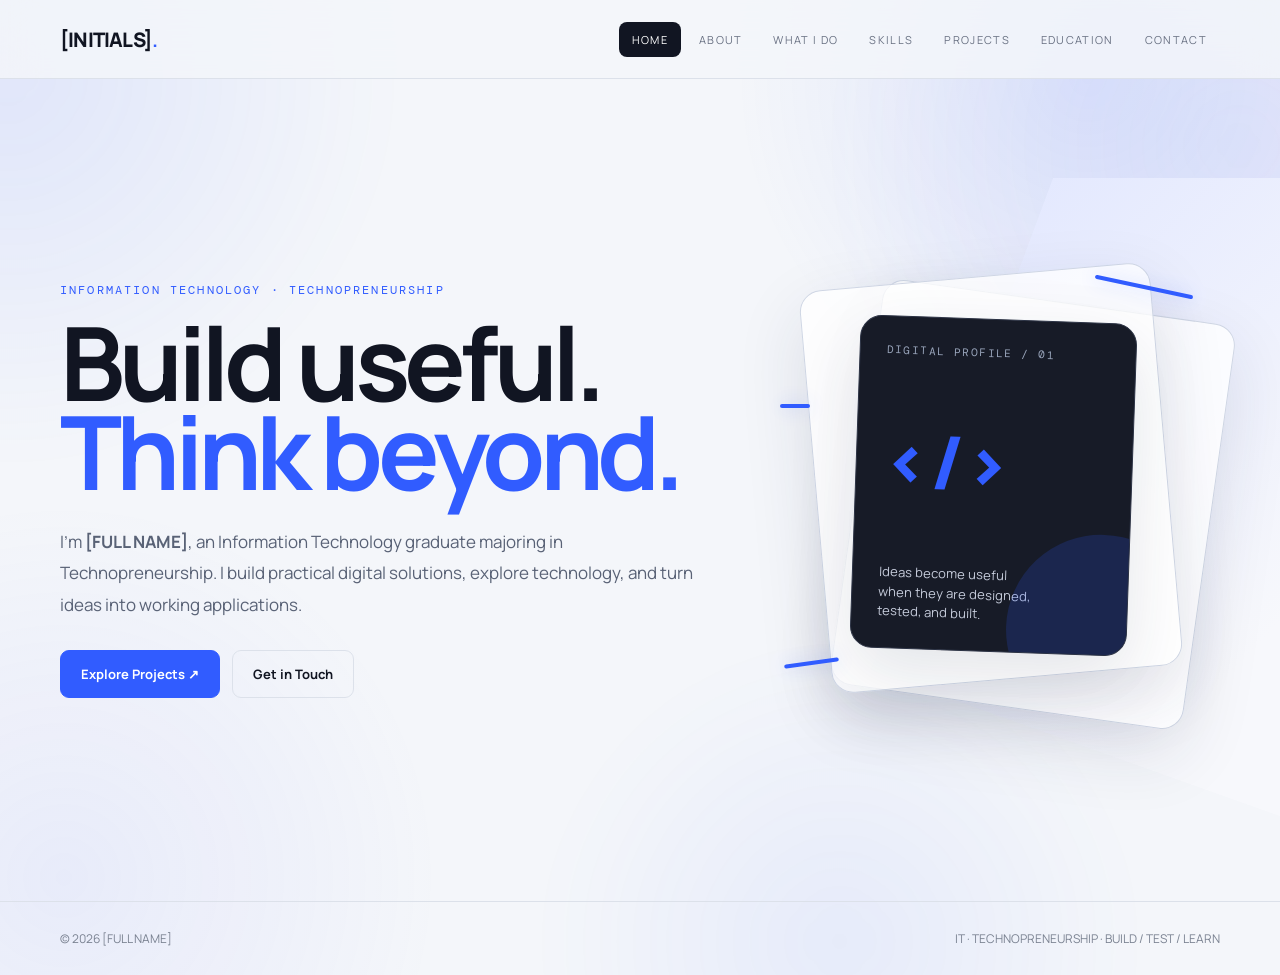
==== index.html @ aff9a0db "Add files via upload" ====
<!doctype html><html lang="en"><head><meta charset="utf-8"><meta name="viewport" content="width=device-width,initial-scale=1"><title>[FULL NAME] · Home</title><link rel="stylesheet" href="style.css"></head><body><header class="nav"><div class="container navin"><a class="brand" href="index.html">[INITIALS]<b>.</b></a><button class="menu">☰</button><nav class="links"><a class="active" href="index.html">Home</a><a class="" href="about.html">About</a><a class="" href="what-i-do.html">What I Do</a><a class="" href="skills.html">Skills</a><a class="" href="projects.html">Projects</a><a class="" href="education.html">Education</a><a class="" href="contact.html">Contact</a></nav></div></header><main><section class="hero"><div class="container heroGrid"><div><div class="eyebrow reveal">Information Technology · Technopreneurship</div><h1 class="reveal d1">Build useful.<br><span class="accent">Think beyond.</span></h1><p class="copy reveal d2">I’m <b>[FULL NAME]</b>, an Information Technology graduate majoring in Technopreneurship. I build practical digital solutions, explore technology, and turn ideas into working applications.</p><div class="actions reveal d3"><a class="btn primary" href="projects.html">Explore Projects ↗</a><a class="btn" href="contact.html">Get in Touch</a></div></div><div class="visual reveal d2">
      <div class="panel back"></div>
      <div class="panel mid"></div>
      <div class="panel front">
        <div class="mini">DIGITAL PROFILE / 01</div>
        <div class="symbol">&lt;/&gt;</div>
        <div class="caption">Ideas become useful when they are designed, tested, and built.</div>
      </div>
      <span class="signal s1"></span>
      <span class="signal s2"></span>
      <span class="signal s3"></span>
    </div></div></div></section></main><footer class="footer"><div class="container foot"><span>© 2026 [FULL NAME]</span><span>IT · TECHNOPRENEURSHIP · BUILD / TEST / LEARN</span></div></footer><script src="script.js"></script></body></html>
---- style.css ----
@import url('https://fonts.googleapis.com/css2?family=DM+Mono:wght@400;500&family=Manrope:wght@400;600;700;800&display=swap');

:root{
  --bg:#f4f6fa;
  --paper:#ffffff;
  --ink:#111522;
  --muted:#687083;
  --line:#dce1ea;
  --blue:#315cff;
  --blue2:#6b7cff;
  --soft:#e9edff;
  --dark:#171b27;
}

*{box-sizing:border-box}
html{scroll-behavior:smooth}
body{
  margin:0;
  background:
    radial-gradient(circle at 85% 8%,rgba(49,92,255,.11),transparent 25%),
    radial-gradient(circle at 5% 90%,rgba(107,124,255,.09),transparent 25%),
    var(--bg);
  color:var(--ink);
  font-family:Manrope,Arial,sans-serif;
  min-height:100vh;
  overflow-x:hidden;
}
body:after{
  content:"";
  position:fixed;
  width:360px;height:360px;border-radius:50%;
  left:var(--mx,50%);top:var(--my,50%);
  transform:translate(-50%,-50%);
  background:radial-gradient(circle,rgba(49,92,255,.07),transparent 68%);
  pointer-events:none;
  z-index:-1;
  transition:left .35s ease,top .35s ease;
}
a{color:inherit;text-decoration:none}
.container{width:min(1160px,calc(100% - 44px));margin:auto}

/* NAV */
.nav{
  position:sticky;top:0;z-index:50;
  background:rgba(244,246,250,.84);
  backdrop-filter:blur(18px);
  border-bottom:1px solid var(--line);
}
.navin{height:78px;display:flex;align-items:center;justify-content:space-between}
.brand{
  font-size:20px;font-weight:800;letter-spacing:-.04em;
}
.brand b{color:var(--blue)}
.links{display:flex;gap:5px}
.links a{
  padding:10px 13px;border-radius:8px;
  color:#697183;font-size:11px;
  text-transform:uppercase;letter-spacing:.12em;
  transition:.25s;
}
.links a:hover,.links a.active{
  background:var(--ink);color:white;
}
.menu{display:none;background:none;border:0;color:var(--ink);font-size:24px}

/* TYPE */
.page{padding:92px 0 110px}
.eyebrow{
  font:12px "DM Mono",monospace;
  color:var(--blue);
  letter-spacing:.18em;
  text-transform:uppercase;
}
h1,h2,h3{margin:0;letter-spacing:-.055em}
h1{font-size:clamp(55px,8vw,108px);line-height:.87}
h2{font-size:clamp(40px,5vw,68px);line-height:.95}
h3{font-size:21px}
.lead{font-size:18px;line-height:1.75;color:var(--muted);max-width:720px}

/* HERO */
.hero{
  min-height:calc(100vh - 78px);
  display:flex;
  align-items:center;
  position:relative;
}
.hero:before{
  content:"";
  position:absolute;
  width:42vw;height:76vh;
  right:-10vw;top:12%;
  background:linear-gradient(135deg,#dfe5ff,#f7f8fc 70%);
  clip-path:polygon(34% 0,100% 0,100% 100%,0 72%);
  z-index:-1;
}
.heroGrid{
  display:grid;
  grid-template-columns:1.2fr .8fr;
  gap:70px;
  align-items:center;
}
.hero h1{margin:20px 0 30px}
.hero h1 .accent{color:var(--blue)}
.copy{color:#596276;line-height:1.85;max-width:690px;font-size:17px}
.actions{display:flex;gap:12px;flex-wrap:wrap;margin-top:30px}
.btn{
  display:inline-flex;align-items:center;gap:8px;
  padding:14px 20px;border:1px solid var(--line);
  border-radius:9px;font-weight:700;font-size:13px;
  transition:.25s;
}
.primary{background:var(--blue);border-color:var(--blue);color:white}
.btn:hover{transform:translateY(-3px);box-shadow:0 14px 28px rgba(25,35,65,.12)}
.btn:not(.primary):hover{border-color:var(--blue);color:var(--blue)}

/* HERO VISUAL: layered signal panels instead of orbit/circles */
.visual{
  position:relative;
  width:min(440px,78vw);
  aspect-ratio:1/1.08;
  margin:auto;
}
.visual .panel{
  position:absolute;
  border:1px solid #cfd6e4;
  background:rgba(255,255,255,.76);
  box-shadow:0 25px 70px rgba(30,42,75,.12);
  border-radius:22px;
}
.panel.back{inset:10% 2% 4% 17%;transform:rotate(8deg)}
.panel.mid{inset:5% 12% 10% 8%;transform:rotate(-5deg)}
.panel.front{
  inset:14% 20% 16% 17%;
  transform:rotate(2deg);
  background:var(--dark);
  border-color:#2c3345;
  color:white;
  display:flex;flex-direction:column;justify-content:space-between;
  padding:26px;
  overflow:hidden;
}
.front:after{
  content:"";
  position:absolute;
  width:190px;height:190px;
  right:-70px;bottom:-70px;
  background:var(--blue);
  border-radius:50%;
  opacity:.18;
}
.front .mini{
  font:11px "DM Mono";color:#9aa6bc;letter-spacing:.13em
}
.front .symbol{
  font-size:74px;font-weight:800;line-height:1;color:var(--blue);
}
.front .caption{font-size:13px;color:#c5cbda;max-width:160px;line-height:1.5}
.signal{
  position:absolute;height:4px;border-radius:10px;background:var(--blue);
  box-shadow:0 0 18px rgba(49,92,255,.25);
}
.s1{width:100px;top:7%;right:6%;transform:rotate(12deg);animation:float 4s ease-in-out infinite}
.s2{width:55px;bottom:13%;left:1%;transform:rotate(-8deg);animation:float 5s .5s ease-in-out infinite}
.s3{width:30px;top:32%;left:0;animation:float 3.5s 1s ease-in-out infinite}
@keyframes float{50%{transform:translateY(-7px) rotate(12deg)}}

/* SECTIONS */
.head{
  display:flex;justify-content:space-between;gap:30px;
  align-items:end;margin-bottom:42px;
}
.head p{max-width:470px;color:var(--muted);line-height:1.7}
.grid{display:grid;gap:18px}
.two{grid-template-columns:repeat(2,1fr)}
.three{grid-template-columns:repeat(3,1fr)}
.card{
  background:rgba(255,255,255,.78);
  border:1px solid var(--line);
  border-radius:18px;
  padding:30px;
  position:relative;
  overflow:hidden;
  transition:.3s;
  box-shadow:0 12px 35px rgba(25,35,65,.05);
}
.card:before{
  content:"";
  position:absolute;
  width:110px;height:110px;
  right:-55px;top:-55px;
  background:var(--soft);
  transform:rotate(45deg);
  transition:.35s;
}
.card:hover{
  transform:translateY(-6px);
  border-color:#aebcff;
  box-shadow:0 22px 50px rgba(25,35,65,.10);
}
.card:hover:before{transform:rotate(45deg) scale(1.4)}
.card p{color:var(--muted);line-height:1.75}
.num{font:11px "DM Mono";color:var(--blue);letter-spacing:.12em;margin-bottom:26px}
.tags{display:flex;flex-wrap:wrap;gap:8px;margin-top:17px}
.tag{
  font:11px "DM Mono";
  padding:7px 9px;
  border:1px solid var(--line);
  border-radius:999px;
  color:#5d6678;
  background:#fafbfe;
}
.stat{
  padding:22px 0;border-top:1px solid var(--line);
  display:flex;justify-content:space-between;
}
.stat strong{font-size:28px}.stat span{color:var(--muted);font-size:13px}

.timeline{padding-left:32px;position:relative}
.timeline:before{
  content:"";position:absolute;left:6px;top:4px;bottom:4px;width:2px;
  background:linear-gradient(var(--blue),#dfe4ef);
}
.item{position:relative;padding-bottom:40px}
.item:before{
  content:"";position:absolute;left:-32px;top:4px;
  width:10px;height:10px;border-radius:2px;
  transform:rotate(45deg);background:var(--blue);
}
.date{font:11px "DM Mono";color:var(--blue);letter-spacing:.12em}
.item p{color:var(--muted);line-height:1.7}

.contact{
  padding:65px;
  border:1px solid #c8d1e2;
  border-radius:24px;
  background:
    linear-gradient(135deg,rgba(255,255,255,.92),rgba(235,239,255,.92));
  box-shadow:0 25px 70px rgba(25,35,65,.08);
}
.footer{
  border-top:1px solid var(--line);
  padding:28px 0;color:#7a8291;font-size:12px;
}
.foot{display:flex;justify-content:space-between;gap:20px}

.reveal{animation:up .7s ease both}
.d1{animation-delay:.1s}.d2{animation-delay:.2s}.d3{animation-delay:.3s}
@keyframes up{from{opacity:0;transform:translateY(18px)}to{opacity:1;transform:none}}

@media(max-width:850px){
  .links{
    display:none;position:absolute;top:78px;left:0;right:0;
    background:rgba(244,246,250,.98);padding:12px;
    flex-direction:column;border-bottom:1px solid var(--line);
  }
  .links.open{display:flex}
  .menu{display:block}
  .heroGrid,.two,.three{grid-template-columns:1fr}
  .hero{padding:70px 0}
  .head{display:block}.head p{margin-top:15px}
  .visual{width:310px}
  .contact{padding:34px}
  .foot{display:block}
}


/* =========================
   ATMOSPHERIC MOTION LAYER
   ========================= */
body{
  position:relative;
}
body:before,
body:after{
  pointer-events:none;
}
body:before{
  content:"";
  position:fixed;
  inset:-15%;
  z-index:-5;
  background:
    radial-gradient(circle at 12% 18%, rgba(49,92,255,.10), transparent 22%),
    radial-gradient(circle at 86% 24%, rgba(107,124,255,.12), transparent 24%),
    radial-gradient(circle at 62% 92%, rgba(49,92,255,.07), transparent 20%);
  filter:blur(22px);
  animation:ambientDrift 18s ease-in-out infinite alternate;
}
body:after{
  content:"";
  position:fixed;
  inset:0;
  z-index:-4;
  background:
    linear-gradient(115deg,transparent 0 47%,rgba(49,92,255,.035) 48%,transparent 49%),
    linear-gradient(295deg,transparent 0 58%,rgba(49,92,255,.025) 59%,transparent 60%);
  background-size:100% 100%,100% 100%;
  animation:softShift 12s ease-in-out infinite alternate;
}
@keyframes ambientDrift{
  0%{transform:translate3d(-2%,-1%,0) scale(1)}
  50%{transform:translate3d(2%,1%,0) scale(1.04)}
  100%{transform:translate3d(-1%,2%,0) scale(1.02)}
}
@keyframes softShift{
  from{opacity:.45;transform:translateX(-1%)}
  to{opacity:1;transform:translateX(1%)}
}

/* Small moving light streaks */
.atmo{
  position:fixed;
  width:120px;
  height:1px;
  background:linear-gradient(90deg,transparent,var(--blue),transparent);
  opacity:.18;
  pointer-events:none;
  z-index:-2;
  filter:blur(.2px);
}
.atmo.a1{top:21%;left:-140px;animation:streak 12s linear infinite}
.atmo.a2{top:68%;left:-220px;animation:streak 17s 4s linear infinite}
.atmo.a3{top:43%;left:-180px;animation:streak 21s 8s linear infinite}
@keyframes streak{
  from{transform:translateX(0) rotate(-8deg)}
  to{transform:translateX(125vw) rotate(-8deg)}
}

/* Page-entry curtain */
.page-enter{
  position:fixed;
  inset:0;
  z-index:999;
  pointer-events:none;
  background:var(--ink);
  transform-origin:top;
  animation:pageCurtain .7s cubic-bezier(.76,0,.24,1) forwards;
}
@keyframes pageCurtain{
  0%{transform:scaleY(1)}
  100%{transform:scaleY(0)}
}

/* More cinematic hero entrance */
.hero .eyebrow{animation:heroIn .8s .15s both cubic-bezier(.2,.8,.2,1)}
.hero h1{animation:heroIn 1s .25s both cubic-bezier(.2,.8,.2,1)}
.hero .copy{animation:heroIn .9s .42s both cubic-bezier(.2,.8,.2,1)}
.hero .actions{animation:heroIn .9s .56s both cubic-bezier(.2,.8,.2,1)}
.hero .visual{animation:visualIn 1.1s .32s both cubic-bezier(.16,.8,.2,1)}
@keyframes heroIn{
  from{opacity:0;transform:translateY(28px);filter:blur(5px)}
  to{opacity:1;transform:none;filter:none}
}
@keyframes visualIn{
  from{opacity:0;transform:translateX(45px) scale(.92) rotate(2deg);filter:blur(8px)}
  to{opacity:1;transform:none;filter:none}
}

/* Layered hero panels gently breathe */
.visual .panel.back{animation:panelBack 7s ease-in-out infinite}
.visual .panel.mid{animation:panelMid 8s 1s ease-in-out infinite}
.visual .panel.front{animation:panelFront 6s .4s ease-in-out infinite}
@keyframes panelBack{
  50%{transform:rotate(9deg) translateY(-7px)}
}
@keyframes panelMid{
  50%{transform:rotate(-6deg) translateY(6px)}
}
@keyframes panelFront{
  50%{transform:rotate(1deg) translateY(-4px)}
}

/* Scroll-reveal for cards and timeline items */
.reveal-on-scroll{
  opacity:0;
  transform:translateY(28px);
  filter:blur(4px);
  transition:
    opacity .75s cubic-bezier(.2,.8,.2,1),
    transform .75s cubic-bezier(.2,.8,.2,1),
    filter .75s ease;
}
.reveal-on-scroll.visible{
  opacity:1;
  transform:none;
  filter:none;
}
.reveal-on-scroll:nth-child(2){transition-delay:.08s}
.reveal-on-scroll:nth-child(3){transition-delay:.16s}
.reveal-on-scroll:nth-child(4){transition-delay:.24s}

/* Subtle blue sweep on cards */
.card:after{
  content:"";
  position:absolute;
  left:-120%;
  top:0;
  width:70%;
  height:100%;
  transform:skewX(-18deg);
  background:linear-gradient(90deg,transparent,rgba(49,92,255,.08),transparent);
  transition:left .7s ease;
  pointer-events:none;
}
.card:hover:after{left:135%}

/* Button light sweep */
.btn{position:relative;overflow:hidden}
.btn:after{
  content:"";
  position:absolute;
  top:-30%;
  left:-80%;
  width:45%;
  height:160%;
  background:linear-gradient(90deg,transparent,rgba(255,255,255,.3),transparent);
  transform:skewX(-20deg);
  transition:left .55s ease;
}
.btn:hover:after{left:145%}

/* Section heading marker */
.head .eyebrow{
  position:relative;
  display:inline-flex;
  align-items:center;
  gap:10px;
}
.head .eyebrow:before{
  content:"";
  width:28px;
  height:2px;
  background:var(--blue);
  display:inline-block;
  animation:lineGrow .8s .2s both;
}
@keyframes lineGrow{
  from{width:0;opacity:0}
  to{width:28px;opacity:1}
}

/* Accessibility: respect reduced motion */
@media(prefers-reduced-motion:reduce){
  *,*:before,*:after{
    animation-duration:.01ms!important;
    animation-iteration-count:1!important;
    scroll-behavior:auto!important;
    transition-duration:.01ms!important;
  }
}
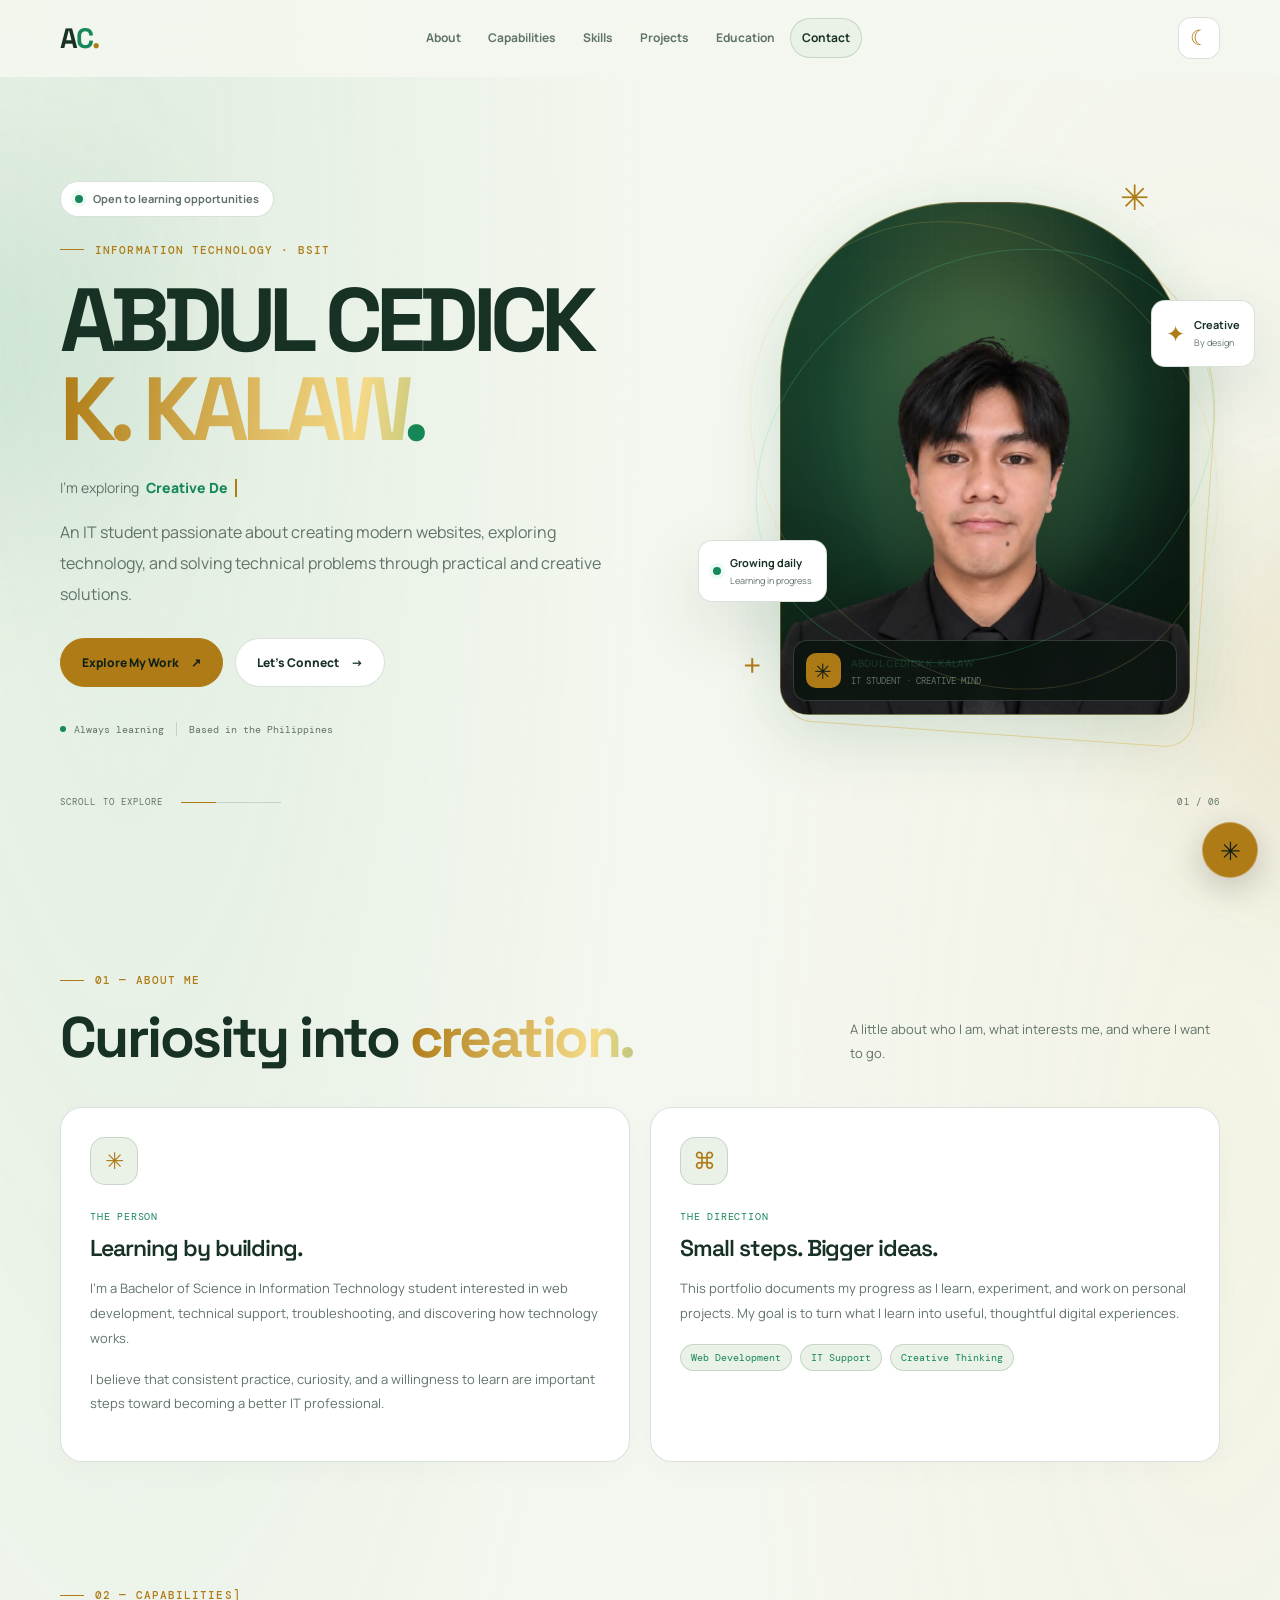
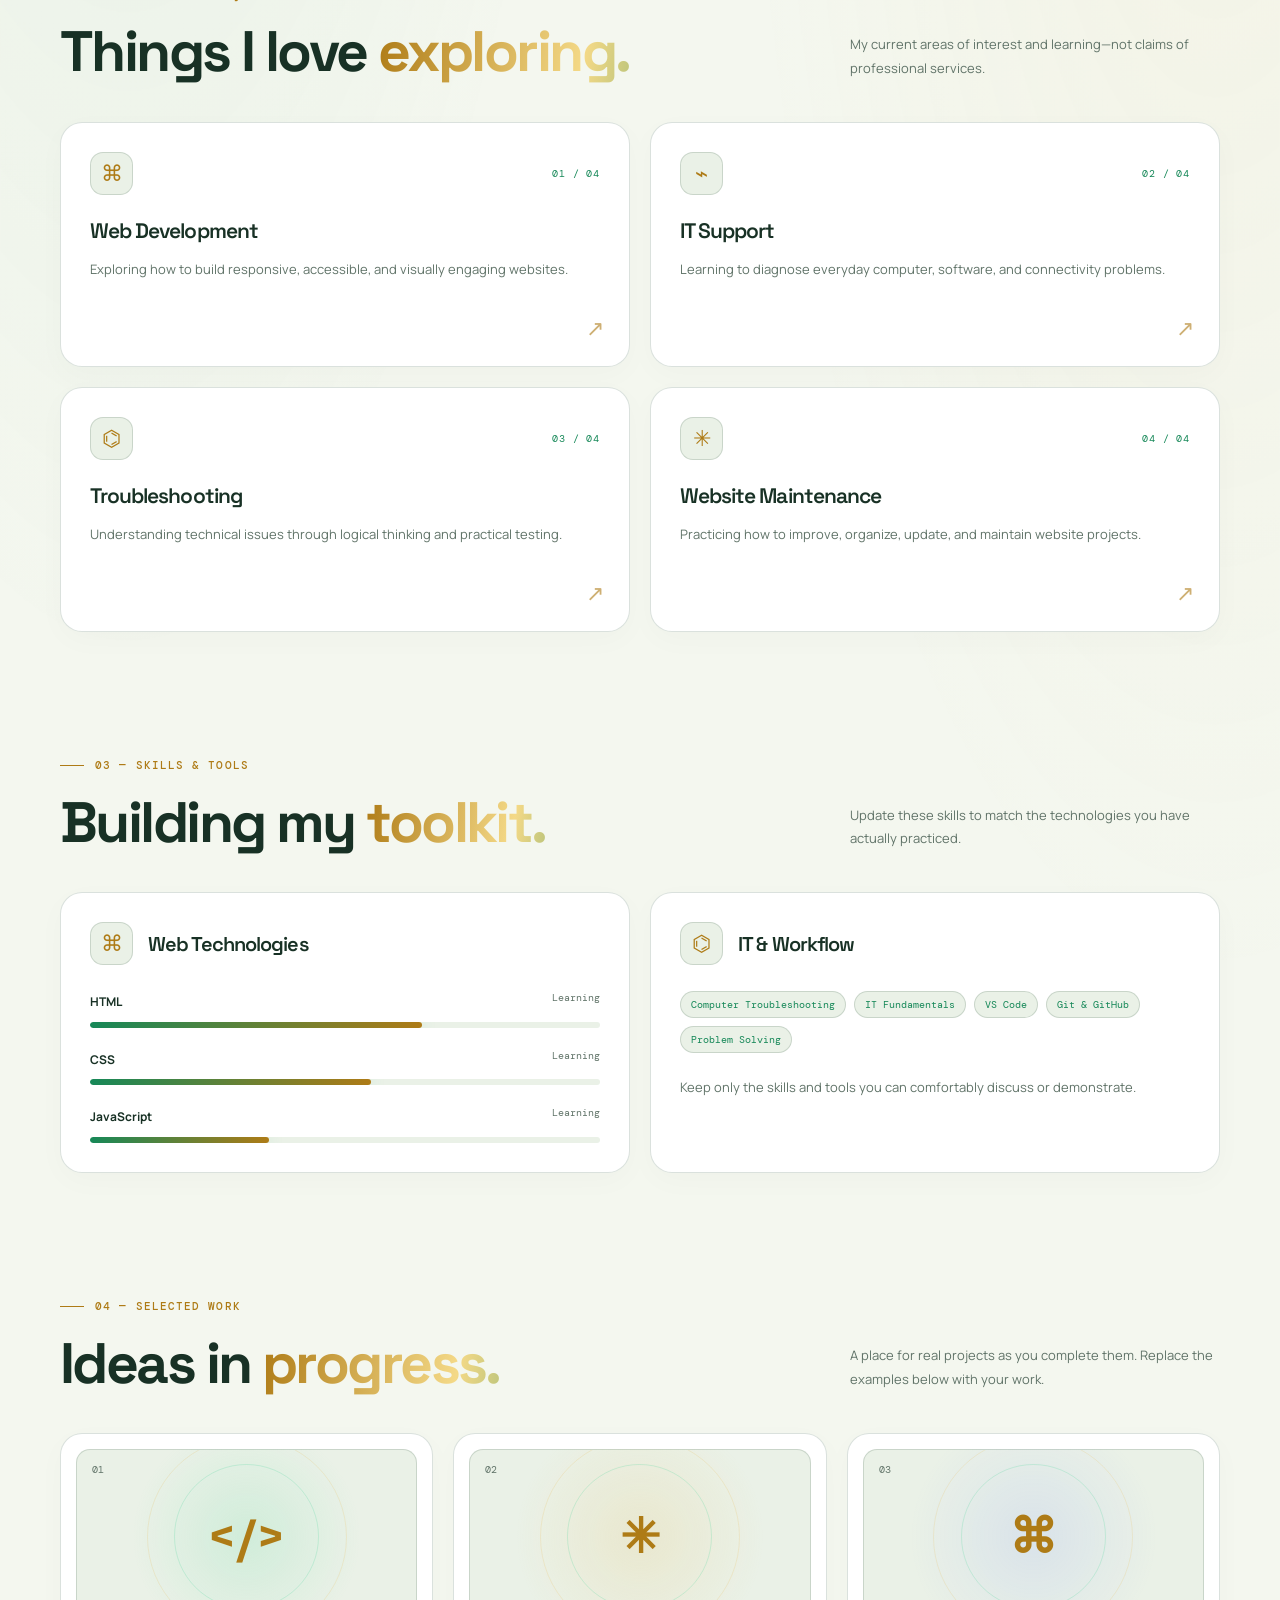
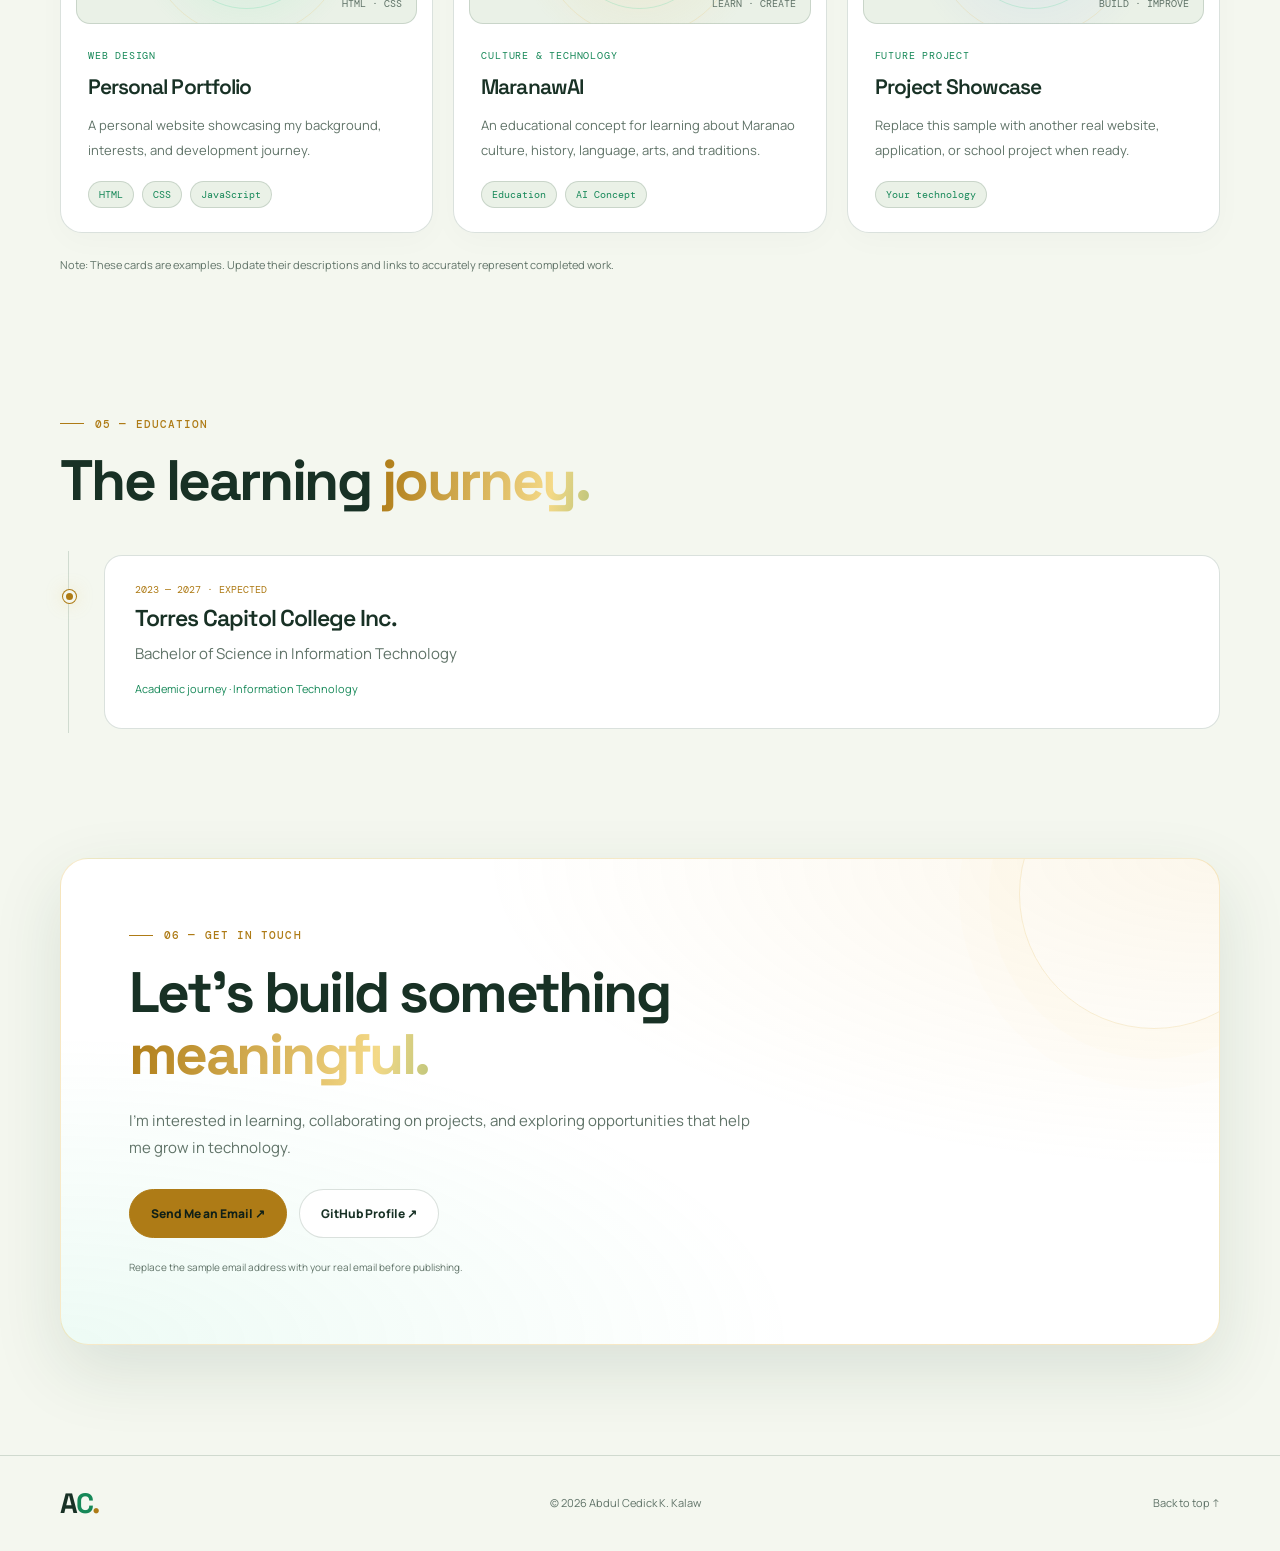
==== commit 14fdf05b: "Update portfolio design" ====
--- a/index.html
+++ b/index.html
@@ -1,12 +1,340 @@
-<!doctype html><html lang="en"><head><meta charset="utf-8"><meta name="viewport" content="width=device-width,initial-scale=1"><title>[FULL NAME] · Home</title><link rel="stylesheet" href="style.css"></head><body><header class="nav"><div class="container navin"><a class="brand" href="index.html">[INITIALS]<b>.</b></a><button class="menu">☰</button><nav class="links"><a class="active" href="index.html">Home</a><a class="" href="about.html">About</a><a class="" href="what-i-do.html">What I Do</a><a class="" href="skills.html">Skills</a><a class="" href="projects.html">Projects</a><a class="" href="education.html">Education</a><a class="" href="contact.html">Contact</a></nav></div></header><main><section class="hero"><div class="container heroGrid"><div><div class="eyebrow reveal">Information Technology · Technopreneurship</div><h1 class="reveal d1">Build useful.<br><span class="accent">Think beyond.</span></h1><p class="copy reveal d2">I’m <b>[FULL NAME]</b>, an Information Technology graduate majoring in Technopreneurship. I build practical digital solutions, explore technology, and turn ideas into working applications.</p><div class="actions reveal d3"><a class="btn primary" href="projects.html">Explore Projects ↗</a><a class="btn" href="contact.html">Get in Touch</a></div></div><div class="visual reveal d2">
-      <div class="panel back"></div>
-      <div class="panel mid"></div>
-      <div class="panel front">
-        <div class="mini">DIGITAL PROFILE / 01</div>
-        <div class="symbol">&lt;/&gt;</div>
-        <div class="caption">Ideas become useful when they are designed, tested, and built.</div>
-      </div>
-      <span class="signal s1"></span>
-      <span class="signal s2"></span>
-      <span class="signal s3"></span>
-    </div></div></div></section></main><footer class="footer"><div class="container foot"><span>© 2026 [FULL NAME]</span><span>IT · TECHNOPRENEURSHIP · BUILD / TEST / LEARN</span></div></footer><script src="script.js"></script></body></html>+
+<!doctype html>
+<html lang="en" data-theme="dark">
+<head>
+  <meta charset="utf-8">
+  <meta name="viewport" content="width=device-width, initial-scale=1">
+  <meta name="theme-color" content="#0b1711">
+  <meta name="description" content="Abdul Cedick K. Kalaw — IT Student, Web Designer and Creative Developer.">
+  <title>Abdul Cedick K. Kalaw | Creative Portfolio</title>
+  <link rel="preconnect" href="https://fonts.googleapis.com">
+  <link rel="preconnect" href="https://fonts.gstatic.com" crossorigin>
+  <link href="https://fonts.googleapis.com/css2?family=DM+Mono:wght@400;500&family=Manrope:wght@400;500;600;700;800&family=Space+Grotesk:wght@400;500;600;700&display=swap" rel="stylesheet">
+  <link rel="stylesheet" href="style.css">
+  <script src="script.js" defer></script>
+</head>
+<body>
+  <div class="progress" id="progress"></div>
+  <div class="ambient ambient-one"></div>
+  <div class="ambient ambient-two"></div>
+
+  <header class="nav" id="navbar">
+    <div class="container navin">
+      <a class="brand" href="#top" aria-label="Home">A<span>C</span><b>.</b></a>
+
+      <nav class="links" id="navLinks" aria-label="Main navigation">
+        <a href="#about">About</a>
+        <a href="#services">Capabilities</a>
+        <a href="#skills">Skills</a>
+        <a href="#projects">Projects</a>
+        <a href="#education">Education</a>
+        <a href="#contact">Contact</a>
+      </nav>
+
+      <div class="nav-actions">
+        <button class="theme-toggle" id="themeToggle" aria-label="Switch color theme" title="Switch theme">☼</button>
+        <button class="menu" id="menuToggle" aria-label="Toggle navigation" aria-expanded="false">☰</button>
+      </div>
+    </div>
+  </header>
+
+  <main id="top">
+    <section class="hero">
+      <div class="container heroGrid">
+        <div class="hero-content">
+          <span class="badge reveal">
+            <i class="status-dot"></i>
+            Open to learning opportunities
+          </span>
+
+          <div class="eyebrow reveal delay-1">INFORMATION TECHNOLOGY · BSIT</div>
+
+          <h1 class="reveal delay-1">
+            ABDUL CEDICK
+            <span class="accent">K. KALAW<span class="period">.</span></span>
+          </h1>
+
+          <div class="role-line reveal delay-2">
+            <span class="role-prefix">I'm exploring</span>
+            <span id="typed" class="typed">Web Development</span><span class="caret"></span>
+          </div>
+
+          <p class="copy reveal delay-2">
+            An IT student passionate about creating modern websites,
+            exploring technology, and solving technical problems through
+            practical and creative solutions.
+          </p>
+
+          <div class="actions reveal delay-3">
+            <a class="btn primary" href="#projects">Explore My Work <span>↗</span></a>
+            <a class="btn secondary" href="#contact">Let's Connect <span>→</span></a>
+          </div>
+
+          <div class="hero-meta reveal delay-3">
+            <span><i></i> Always learning</span>
+            <span class="meta-divider"></span>
+            <span>Based in the Philippines</span>
+          </div>
+        </div>
+
+        <div class="visual reveal delay-2" id="portraitVisual">
+          <div class="orbit orbit-one"></div>
+          <div class="orbit orbit-two"></div>
+          <div class="visual-back"></div>
+
+          <div class="frame">
+            <div class="frame-grid"></div>
+            <div class="portrait-glow"></div>
+            <img class="portrait" src="profile.png" alt="Portrait of Abdul Cedick K. Kalaw" width="900" height="838">
+            <div class="portrait-label">
+              <span class="label-icon">✳</span>
+              <span><b>ABDUL CEDICK K. KALAW</b><small>IT STUDENT · CREATIVE MIND</small></span>
+            </div>
+          </div>
+
+          <div class="floating-card float-card-one">
+            <span class="float-icon">✦</span>
+            <span><b>Creative</b><small>By design</small></span>
+          </div>
+          <div class="floating-card float-card-two">
+            <span class="live-dot"></span>
+            <span><b>Growing daily</b><small>Learning in progress</small></span>
+          </div>
+          <span class="decor decor-one">✳</span>
+          <span class="decor decor-two">+</span>
+        </div>
+      </div>
+
+      <div class="hero-bottom container">
+        <span>SCROLL TO EXPLORE</span>
+        <div class="scroll-line"><span></span></div>
+        <span class="hero-index">01 / 06</span>
+      </div>
+    </section>
+
+    <section class="page" id="about">
+      <div class="container">
+        <div class="section-head reveal-on-scroll">
+          <div>
+            <div class="eyebrow">01 — ABOUT ME</div>
+            <h2>Curiosity into <span class="accent">creation.</span></h2>
+          </div>
+          <p>A little about who I am, what interests me, and where I want to go.</p>
+        </div>
+
+        <div class="grid two">
+          <article class="card reveal-on-scroll spotlight">
+            <span class="card-icon">✳</span>
+            <div class="num">THE PERSON</div>
+            <h3>Learning by building.</h3>
+            <p>
+              I'm a Bachelor of Science in Information Technology student
+              interested in web development, technical support, troubleshooting,
+              and discovering how technology works.
+            </p>
+            <p>
+              I believe that consistent practice, curiosity, and a willingness
+              to learn are important steps toward becoming a better IT professional.
+            </p>
+          </article>
+
+          <article class="card reveal-on-scroll spotlight">
+            <span class="card-icon">⌘</span>
+            <div class="num">THE DIRECTION</div>
+            <h3>Small steps. Bigger ideas.</h3>
+            <p>
+              This portfolio documents my progress as I learn, experiment,
+              and work on personal projects. My goal is to turn what I learn
+              into useful, thoughtful digital experiences.
+            </p>
+            <div class="tags">
+              <span class="tag">Web Development</span>
+              <span class="tag">IT Support</span>
+              <span class="tag">Creative Thinking</span>
+            </div>
+          </article>
+        </div>
+      </div>
+    </section>
+
+    <section class="page" id="services">
+      <div class="container">
+        <div class="section-head reveal-on-scroll">
+          <div>
+            <div class="eyebrow">02 — CAPABILITIES]</div>
+            <h2>Things I love <span class="accent">exploring.</span></h2>
+          </div>
+          <p>My current areas of interest and learning—not claims of professional services.</p>
+        </div>
+
+        <div class="grid two">
+          <article class="card service-card reveal-on-scroll spotlight">
+            <div class="service-top"><span class="service-icon">⌘</span><span class="num">01 / 04</span></div>
+            <h3>Web Development</h3>
+            <p>Exploring how to build responsive, accessible, and visually engaging websites.</p>
+            <span class="card-arrow">↗</span>
+          </article>
+
+          <article class="card service-card reveal-on-scroll spotlight">
+            <div class="service-top"><span class="service-icon">⌁</span><span class="num">02 / 04</span></div>
+            <h3>IT Support</h3>
+            <p>Learning to diagnose everyday computer, software, and connectivity problems.</p>
+            <span class="card-arrow">↗</span>
+          </article>
+
+          <article class="card service-card reveal-on-scroll spotlight">
+            <div class="service-top"><span class="service-icon">⌬</span><span class="num">03 / 04</span></div>
+            <h3>Troubleshooting</h3>
+            <p>Understanding technical issues through logical thinking and practical testing.</p>
+            <span class="card-arrow">↗</span>
+          </article>
+
+          <article class="card service-card reveal-on-scroll spotlight">
+            <div class="service-top"><span class="service-icon">✳</span><span class="num">04 / 04</span></div>
+            <h3>Website Maintenance</h3>
+            <p>Practicing how to improve, organize, update, and maintain website projects.</p>
+            <span class="card-arrow">↗</span>
+          </article>
+        </div>
+      </div>
+    </section>
+
+    <section class="page" id="skills">
+      <div class="container">
+        <div class="section-head reveal-on-scroll">
+          <div>
+            <div class="eyebrow">03 — SKILLS & TOOLS</div>
+            <h2>Building my <span class="accent">toolkit.</span></h2>
+          </div>
+          <p>Update these skills to match the technologies you have actually practiced.</p>
+        </div>
+
+        <div class="grid two">
+          <article class="card reveal-on-scroll">
+            <div class="skill-heading"><span class="service-icon">⌘</span><h3>Web Technologies</h3></div>
+            <div class="skill-row"><div><span>HTML</span><span>Learning</span></div><div class="skill-track"><span data-width="65%"></span></div></div>
+            <div class="skill-row"><div><span>CSS</span><span>Learning</span></div><div class="skill-track"><span data-width="55%"></span></div></div>
+            <div class="skill-row"><div><span>JavaScript</span><span>Learning</span></div><div class="skill-track"><span data-width="35%"></span></div></div>
+          </article>
+
+          <article class="card reveal-on-scroll">
+            <div class="skill-heading"><span class="service-icon">⌬</span><h3>IT & Workflow</h3></div>
+            <div class="tags">
+              <span class="tag">Computer Troubleshooting</span>
+              <span class="tag">IT Fundamentals</span>
+              <span class="tag">VS Code</span>
+              <span class="tag">Git & GitHub</span>
+              <span class="tag">Problem Solving</span>
+            </div>
+            <p class="skill-note">Keep only the skills and tools you can comfortably discuss or demonstrate.</p>
+          </article>
+        </div>
+      </div>
+    </section>
+
+    <section class="page" id="projects">
+      <div class="container">
+        <div class="section-head reveal-on-scroll">
+          <div>
+            <div class="eyebrow">04 — SELECTED WORK</div>
+            <h2>Ideas in <span class="accent">progress.</span></h2>
+          </div>
+          <p>A place for real projects as you complete them. Replace the examples below with your work.</p>
+        </div>
+
+        <div class="grid three">
+          <article class="card project-card reveal-on-scroll spotlight">
+            <div class="project-art art-one"><span>01</span><b>&lt;/&gt;</b><i>HTML · CSS</i></div>
+            <div class="num">WEB DESIGN</div>
+            <h3>Personal Portfolio</h3>
+            <p>A personal website showcasing my background, interests, and development journey.</p>
+            <div class="tags"><span class="tag">HTML</span><span class="tag">CSS</span><span class="tag">JavaScript</span></div>
+          </article>
+
+          <article class="card project-card reveal-on-scroll spotlight">
+            <div class="project-art art-two"><span>02</span><b>✳</b><i>LEARN · CREATE</i></div>
+            <div class="num">CULTURE & TECHNOLOGY</div>
+            <h3>MaranawAI</h3>
+            <p>An educational concept for learning about Maranao culture, history, language, arts, and traditions.</p>
+            <div class="tags"><span class="tag">Education</span><span class="tag">AI Concept</span></div>
+          </article>
+
+          <article class="card project-card reveal-on-scroll spotlight">
+            <div class="project-art art-three"><span>03</span><b>⌘</b><i>BUILD · IMPROVE</i></div>
+            <div class="num">FUTURE PROJECT</div>
+            <h3>Project Showcase</h3>
+            <p>Replace this sample with another real website, application, or school project when ready.</p>
+            <div class="tags"><span class="tag">Your technology</span></div>
+          </article>
+        </div>
+        <p class="section-note reveal-on-scroll">Note: These cards are examples. Update their descriptions and links to accurately represent completed work.</p>
+      </div>
+    </section>
+
+    <section class="page" id="education">
+      <div class="container">
+        <div class="section-head reveal-on-scroll">
+          <div>
+            <div class="eyebrow">05 — EDUCATION</div>
+            <h2>The learning <span class="accent">journey.</span></h2>
+          </div>
+        </div>
+
+        <div class="timeline">
+          <article class="timeline-item reveal-on-scroll">
+            <span class="timeline-dot"></span>
+            <span class="date">2023 — 2027 · EXPECTED</span>
+            <h3>Torres Capitol College Inc.</h3>
+            <p>Bachelor of Science in Information Technology</p>
+            <span class="timeline-caption">Academic journey · Information Technology</span>
+          </article>
+        </div>
+      </div>
+    </section>
+
+    <section class="page" id="contact">
+      <div class="container">
+        <div class="contact reveal-on-scroll">
+          <div class="contact-orb"></div>
+          <div class="eyebrow">06 — GET IN TOUCH</div>
+          <h2>Let's build something <span class="accent">meaningful.</span></h2>
+          <p>
+            I'm interested in learning, collaborating on projects, and exploring
+            opportunities that help me grow in technology.
+          </p>
+          <div class="actions">
+            <a class="btn primary" href="mailto:your-email@example.com">Send Me an Email ↗</a>
+            <a class="btn secondary" href="https://github.com/abdulkalaw8-spec" target="_blank" rel="noopener noreferrer">GitHub Profile ↗</a>
+          </div>
+          <p class="contact-note">Replace the sample email address with your real email before publishing.</p>
+        </div>
+      </div>
+    </section>
+  </main>
+
+  <footer class="footer">
+    <div class="container foot">
+      <a class="brand footer-brand" href="#top">A<span>C</span><b>.</b></a>
+      <span>© <span id="year"></span> Abdul Cedick K. Kalaw</span>
+      <a href="#top" class="back-top">Back to top ↑</a>
+    </div>
+  </footer>
+
+  <button class="chat-btn" id="chatToggle" aria-label="Open portfolio assistant" aria-expanded="false">✳</button>
+  <section class="chat" id="portfolioChat" role="dialog" aria-label="Portfolio assistant" aria-hidden="true">
+    <div class="chat-head">
+      <span><i class="status-dot"></i> <b>Portfolio Assistant</b></span>
+      <button class="chat-x" id="chatClose" aria-label="Close assistant">×</button>
+    </div>
+    <div class="chat-log" id="chatLog" aria-live="polite">
+      <p class="bot">Hi! I'm a portfolio FAQ assistant. Choose a topic below to learn more.</p>
+    </div>
+    <div class="chat-q">
+      <button data-question="What does Abdul do?">What does he do?</button>
+      <button data-question="What skills are listed?">Skills</button>
+      <button data-question="Where did Abdul study?">Education</button>
+      <button data-question="How can I contact Abdul?">Contact</button>
+    </div>
+  </section>
+</body>
+</html>
--- a/style.css
+++ b/style.css
@@ -1,451 +1,1572 @@
 
-@import url('https://fonts.googleapis.com/css2?family=DM+Mono:wght@400;500&family=Manrope:wght@400;600;700;800&display=swap');
-
-:root{
-  --bg:#f4f6fa;
-  --paper:#ffffff;
-  --ink:#111522;
-  --muted:#687083;
-  --line:#dce1ea;
-  --blue:#315cff;
-  --blue2:#6b7cff;
-  --soft:#e9edff;
-  --dark:#171b27;
-}
-
-*{box-sizing:border-box}
-html{scroll-behavior:smooth}
-body{
-  margin:0;
+/* =========================================
+   ABDUL CEDICK K. KALAW
+   Forest Night + Maranao-inspired Gold
+   Premium Animated Portfolio
+========================================= */
+
+:root {
+  color-scheme: dark;
+  --bg: #09140e;
+  --paper: #102219;
+  --soft: #172e21;
+  --ink: #f1f5ed;
+  --muted: #a0b1a4;
+  --line: rgba(151, 190, 159, .17);
+  --green: #51d69a;
+  --green-dark: #163f2b;
+  --gold: #e8bf63;
+  --gold-light: #f8e5a9;
+  --nav-bg: rgba(9, 20, 14, .82);
+  --shadow: 0 25px 80px rgba(0, 0, 0, .28);
+  --display: "Space Grotesk", sans-serif;
+  --body: "Manrope", sans-serif;
+  --mono: "DM Mono", monospace;
+}
+
+html[data-theme="light"] {
+  color-scheme: light;
+  --bg: #f4f7ef;
+  --paper: #ffffff;
+  --soft: #eaf1e7;
+  --ink: #183125;
+  --muted: #607368;
+  --line: rgba(27, 73, 47, .16);
+  --green: #168858;
+  --green-dark: #d5ecdd;
+  --gold: #ae7b16;
+  --gold-light: #f4d987;
+  --nav-bg: rgba(244, 247, 239, .88);
+  --shadow: 0 25px 70px rgba(27, 65, 42, .12);
+}
+
+*,
+*::before,
+*::after {
+  box-sizing: border-box;
+}
+
+html {
+  scroll-behavior: smooth;
+  scroll-padding-top: 100px;
+}
+
+body {
+  margin: 0;
+  overflow-x: hidden;
   background:
-    radial-gradient(circle at 85% 8%,rgba(49,92,255,.11),transparent 25%),
-    radial-gradient(circle at 5% 90%,rgba(107,124,255,.09),transparent 25%),
+    radial-gradient(ellipse at 10% 5%, rgba(57, 155, 99, .10), transparent 32%),
+    radial-gradient(ellipse at 95% 25%, rgba(232, 191, 99, .07), transparent 28%),
     var(--bg);
-  color:var(--ink);
-  font-family:Manrope,Arial,sans-serif;
-  min-height:100vh;
-  overflow-x:hidden;
-}
-body:after{
-  content:"";
-  position:fixed;
-  width:360px;height:360px;border-radius:50%;
-  left:var(--mx,50%);top:var(--my,50%);
-  transform:translate(-50%,-50%);
-  background:radial-gradient(circle,rgba(49,92,255,.07),transparent 68%);
-  pointer-events:none;
-  z-index:-1;
-  transition:left .35s ease,top .35s ease;
-}
-a{color:inherit;text-decoration:none}
-.container{width:min(1160px,calc(100% - 44px));margin:auto}
-
-/* NAV */
-.nav{
-  position:sticky;top:0;z-index:50;
-  background:rgba(244,246,250,.84);
-  backdrop-filter:blur(18px);
-  border-bottom:1px solid var(--line);
-}
-.navin{height:78px;display:flex;align-items:center;justify-content:space-between}
-.brand{
-  font-size:20px;font-weight:800;letter-spacing:-.04em;
-}
-.brand b{color:var(--blue)}
-.links{display:flex;gap:5px}
-.links a{
-  padding:10px 13px;border-radius:8px;
-  color:#697183;font-size:11px;
-  text-transform:uppercase;letter-spacing:.12em;
-  transition:.25s;
-}
-.links a:hover,.links a.active{
-  background:var(--ink);color:white;
-}
-.menu{display:none;background:none;border:0;color:var(--ink);font-size:24px}
-
-/* TYPE */
-.page{padding:92px 0 110px}
-.eyebrow{
-  font:12px "DM Mono",monospace;
-  color:var(--blue);
-  letter-spacing:.18em;
-  text-transform:uppercase;
-}
-h1,h2,h3{margin:0;letter-spacing:-.055em}
-h1{font-size:clamp(55px,8vw,108px);line-height:.87}
-h2{font-size:clamp(40px,5vw,68px);line-height:.95}
-h3{font-size:21px}
-.lead{font-size:18px;line-height:1.75;color:var(--muted);max-width:720px}
+  color: var(--ink);
+  font: 15px/1.8 var(--body);
+  -webkit-font-smoothing: antialiased;
+  transition: background .35s, color .35s;
+}
+
+body::before {
+  position: fixed;
+  z-index: -1;
+  inset: 0;
+  content: "";
+  pointer-events: none;
+  opacity: .13;
+  background-image: radial-gradient(var(--green) .6px, transparent .6px);
+  background-size: 28px 28px;
+  mask-image: linear-gradient(to bottom, black, transparent 85%);
+}
+
+a {
+  color: inherit;
+  text-decoration: none;
+}
+
+button {
+  color: inherit;
+  font: inherit;
+  cursor: pointer;
+}
+
+button,
+a {
+  -webkit-tap-highlight-color: transparent;
+}
+
+button:focus-visible,
+a:focus-visible {
+  outline: 3px solid var(--gold);
+  outline-offset: 4px;
+}
+
+::selection {
+  background: var(--gold);
+  color: #102017;
+}
+
+.container {
+  width: min(1160px, calc(100% - 48px));
+  margin-inline: auto;
+}
+
+.progress {
+  position: fixed;
+  top: 0;
+  left: 0;
+  z-index: 500;
+  width: 100%;
+  height: 3px;
+  transform: scaleX(0);
+  transform-origin: left;
+  background: linear-gradient(90deg, var(--green), var(--gold), var(--green));
+  box-shadow: 0 0 12px rgba(81, 214, 154, .5);
+}
+
+.ambient {
+  position: fixed;
+  z-index: -1;
+  width: 340px;
+  height: 340px;
+  border-radius: 50%;
+  filter: blur(100px);
+  opacity: .13;
+  pointer-events: none;
+  animation: ambientMove 14s ease-in-out infinite alternate;
+}
+
+.ambient-one {
+  top: 20%;
+  left: -220px;
+  background: var(--green);
+}
+
+.ambient-two {
+  right: -230px;
+  bottom: 5%;
+  background: var(--gold);
+  animation-delay: -7s;
+}
+
+@keyframes ambientMove {
+  from { transform: translate(0, 0) scale(.9); }
+  to { transform: translate(90px, -60px) scale(1.2); }
+}
+
+/* NAVIGATION */
+
+.nav {
+  position: sticky;
+  top: 0;
+  z-index: 200;
+  border-bottom: 1px solid transparent;
+  background: var(--nav-bg);
+  backdrop-filter: blur(20px);
+  -webkit-backdrop-filter: blur(20px);
+  transition: border-color .3s, box-shadow .3s, background .3s;
+}
+
+.nav.scrolled {
+  border-color: var(--line);
+  box-shadow: 0 8px 35px rgba(0, 0, 0, .08);
+}
+
+.navin {
+  min-height: 76px;
+  display: flex;
+  align-items: center;
+  justify-content: space-between;
+  gap: 20px;
+}
+
+.brand {
+  display: inline-flex;
+  align-items: center;
+  font: 700 28px/1 var(--display);
+  letter-spacing: -2px;
+}
+
+.brand span {
+  color: var(--green);
+}
+
+.brand b {
+  color: var(--gold);
+}
+
+.links {
+  display: flex;
+  align-items: center;
+  gap: 3px;
+}
+
+.links a {
+  padding: 9px 12px;
+  border-radius: 999px;
+  color: var(--muted);
+  font-size: 12px;
+  font-weight: 700;
+  transition: background .25s, color .25s, transform .25s;
+}
+
+.links a:hover,
+.links a.active {
+  color: var(--ink);
+  background: var(--soft);
+}
+
+.links a.active {
+  box-shadow: inset 0 0 0 1px var(--line);
+}
+
+.nav-actions {
+  display: flex;
+  align-items: center;
+  gap: 10px;
+}
+
+.theme-toggle,
+.menu {
+  display: grid;
+  place-items: center;
+  width: 42px;
+  height: 42px;
+  border: 1px solid var(--line);
+  border-radius: 13px;
+  background: var(--paper);
+  color: var(--gold);
+  font-size: 21px;
+  transition: transform .25s, border-color .25s;
+}
+
+.theme-toggle:hover,
+.menu:hover {
+  transform: rotate(-8deg);
+  border-color: var(--gold);
+}
+
+.menu {
+  display: none;
+  color: var(--ink);
+}
+
+/* TYPOGRAPHY */
+
+h1,
+h2,
+h3,
+p {
+  margin-top: 0;
+}
+
+h1,
+h2,
+h3 {
+  font-family: var(--display);
+  line-height: 1.1;
+  letter-spacing: -.045em;
+}
+
+h1 {
+  margin-bottom: 22px;
+  font-size: clamp(48px, 7vw, 91px);
+  font-weight: 700;
+  letter-spacing: -.075em;
+  line-height: .99;
+}
+
+h2 {
+  margin-bottom: 0;
+  font-size: clamp(34px, 4.5vw, 57px);
+  font-weight: 700;
+}
+
+h3 {
+  margin-bottom: 15px;
+  font-size: 23px;
+  font-weight: 600;
+}
+
+p {
+  margin-bottom: 16px;
+}
+
+.accent {
+  color: var(--gold);
+  background: linear-gradient(100deg, var(--gold), var(--gold-light), var(--green), var(--gold));
+  background-size: 250% auto;
+  background-clip: text;
+  -webkit-background-clip: text;
+  -webkit-text-fill-color: transparent;
+  animation: gradientFlow 7s linear infinite;
+}
+
+.period {
+  -webkit-text-fill-color: var(--green);
+}
+
+@keyframes gradientFlow {
+  to { background-position: 250% center; }
+}
+
+.eyebrow {
+  display: flex;
+  align-items: center;
+  gap: 11px;
+  margin-bottom: 18px;
+  color: var(--gold);
+  font: 500 11px/1.5 var(--mono);
+  letter-spacing: .1em;
+}
+
+.eyebrow::before {
+  width: 24px;
+  height: 1px;
+  content: "";
+  background: var(--gold);
+}
+
+.copy {
+  max-width: 570px;
+  color: var(--muted);
+  font-size: 16px;
+  line-height: 1.95;
+}
 
 /* HERO */
-.hero{
-  min-height:calc(100vh - 78px);
-  display:flex;
-  align-items:center;
-  position:relative;
-}
-.hero:before{
-  content:"";
-  position:absolute;
-  width:42vw;height:76vh;
-  right:-10vw;top:12%;
-  background:linear-gradient(135deg,#dfe5ff,#f7f8fc 70%);
-  clip-path:polygon(34% 0,100% 0,100% 100%,0 72%);
-  z-index:-1;
-}
-.heroGrid{
-  display:grid;
-  grid-template-columns:1.2fr .8fr;
-  gap:70px;
-  align-items:center;
-}
-.hero h1{margin:20px 0 30px}
-.hero h1 .accent{color:var(--blue)}
-.copy{color:#596276;line-height:1.85;max-width:690px;font-size:17px}
-.actions{display:flex;gap:12px;flex-wrap:wrap;margin-top:30px}
-.btn{
-  display:inline-flex;align-items:center;gap:8px;
-  padding:14px 20px;border:1px solid var(--line);
-  border-radius:9px;font-weight:700;font-size:13px;
-  transition:.25s;
-}
-.primary{background:var(--blue);border-color:var(--blue);color:white}
-.btn:hover{transform:translateY(-3px);box-shadow:0 14px 28px rgba(25,35,65,.12)}
-.btn:not(.primary):hover{border-color:var(--blue);color:var(--blue)}
-
-/* HERO VISUAL: layered signal panels instead of orbit/circles */
-.visual{
-  position:relative;
-  width:min(440px,78vw);
-  aspect-ratio:1/1.08;
-  margin:auto;
-}
-.visual .panel{
-  position:absolute;
-  border:1px solid #cfd6e4;
-  background:rgba(255,255,255,.76);
-  box-shadow:0 25px 70px rgba(30,42,75,.12);
-  border-radius:22px;
-}
-.panel.back{inset:10% 2% 4% 17%;transform:rotate(8deg)}
-.panel.mid{inset:5% 12% 10% 8%;transform:rotate(-5deg)}
-.panel.front{
-  inset:14% 20% 16% 17%;
-  transform:rotate(2deg);
-  background:var(--dark);
-  border-color:#2c3345;
-  color:white;
-  display:flex;flex-direction:column;justify-content:space-between;
-  padding:26px;
-  overflow:hidden;
-}
-.front:after{
-  content:"";
-  position:absolute;
-  width:190px;height:190px;
-  right:-70px;bottom:-70px;
-  background:var(--blue);
-  border-radius:50%;
-  opacity:.18;
-}
-.front .mini{
-  font:11px "DM Mono";color:#9aa6bc;letter-spacing:.13em
-}
-.front .symbol{
-  font-size:74px;font-weight:800;line-height:1;color:var(--blue);
-}
-.front .caption{font-size:13px;color:#c5cbda;max-width:160px;line-height:1.5}
-.signal{
-  position:absolute;height:4px;border-radius:10px;background:var(--blue);
-  box-shadow:0 0 18px rgba(49,92,255,.25);
-}
-.s1{width:100px;top:7%;right:6%;transform:rotate(12deg);animation:float 4s ease-in-out infinite}
-.s2{width:55px;bottom:13%;left:1%;transform:rotate(-8deg);animation:float 5s .5s ease-in-out infinite}
-.s3{width:30px;top:32%;left:0;animation:float 3.5s 1s ease-in-out infinite}
-@keyframes float{50%{transform:translateY(-7px) rotate(12deg)}}
+
+.hero {
+  position: relative;
+  display: flex;
+  flex-direction: column;
+  justify-content: center;
+  min-height: min(790px, calc(100svh - 76px));
+  padding: 70px 0 25px;
+}
+
+.heroGrid {
+  display: grid;
+  grid-template-columns: minmax(0, 1.12fr) minmax(300px, .88fr);
+  align-items: center;
+  gap: clamp(40px, 7vw, 90px);
+}
+
+.hero-content {
+  position: relative;
+  z-index: 2;
+}
+
+.badge {
+  display: inline-flex;
+  align-items: center;
+  gap: 10px;
+  margin-bottom: 25px;
+  padding: 7px 14px;
+  border: 1px solid var(--line);
+  border-radius: 999px;
+  background: var(--paper);
+  color: var(--muted);
+  font-size: 11px;
+  font-weight: 700;
+}
+
+.status-dot,
+.live-dot {
+  width: 8px;
+  height: 8px;
+  flex-shrink: 0;
+  border-radius: 50%;
+  background: var(--green);
+  box-shadow: 0 0 0 4px rgba(81, 214, 154, .10);
+  animation: dotPulse 2.2s infinite;
+}
+
+@keyframes dotPulse {
+  50% { box-shadow: 0 0 0 8px transparent; }
+}
+
+.role-line {
+  display: flex;
+  flex-wrap: wrap;
+  align-items: center;
+  gap: 7px;
+  margin: 0 0 16px;
+  color: var(--muted);
+  font-size: 14px;
+}
+
+.typed {
+  color: var(--green);
+  font-weight: 800;
+}
+
+.caret {
+  width: 2px;
+  height: 18px;
+  background: var(--gold);
+  animation: caretBlink .8s steps(2, start) infinite;
+}
+
+@keyframes caretBlink {
+  to { opacity: 0; }
+}
+
+.actions {
+  display: flex;
+  flex-wrap: wrap;
+  gap: 12px;
+  margin-top: 28px;
+}
+
+.btn {
+  position: relative;
+  display: inline-flex;
+  align-items: center;
+  justify-content: center;
+  gap: 12px;
+  min-height: 49px;
+  padding: 12px 21px;
+  overflow: hidden;
+  border: 1px solid var(--line);
+  border-radius: 999px;
+  background: var(--paper);
+  color: var(--ink);
+  font-size: 12px;
+  font-weight: 800;
+  transition: transform .25s, box-shadow .25s, border-color .25s, background .25s;
+}
+
+.btn span {
+  transition: transform .25s;
+}
+
+.btn:hover span {
+  transform: translate(3px, -2px);
+}
+
+.btn:hover {
+  transform: translateY(-3px);
+  border-color: var(--gold);
+  box-shadow: 0 10px 25px rgba(0, 0, 0, .12);
+}
+
+.btn.primary {
+  border-color: var(--gold);
+  background: var(--gold);
+  color: #102017;
+}
+
+.btn.primary::before {
+  position: absolute;
+  inset: 0;
+  content: "";
+  transform: translateX(-120%) skewX(-20deg);
+  background: linear-gradient(90deg, transparent, rgba(255,255,255,.5), transparent);
+  transition: transform .6s;
+}
+
+.btn.primary:hover::before {
+  transform: translateX(120%) skewX(-20deg);
+}
+
+.hero-meta {
+  display: flex;
+  flex-wrap: wrap;
+  align-items: center;
+  gap: 12px;
+  margin-top: 35px;
+  color: var(--muted);
+  font: 10px var(--mono);
+}
+
+.hero-meta > span:first-child {
+  display: inline-flex;
+  align-items: center;
+  gap: 8px;
+}
+
+.hero-meta i {
+  width: 6px;
+  height: 6px;
+  border-radius: 50%;
+  background: var(--green);
+}
+
+.meta-divider {
+  width: 1px;
+  height: 14px;
+  background: var(--line);
+}
+
+/* ANIMATED PORTRAIT */
+
+.visual {
+  position: relative;
+  width: min(410px, 100%);
+  aspect-ratio: 4 / 5;
+  margin-inline: auto;
+  perspective: 900px;
+}
+
+.frame {
+  position: absolute;
+  z-index: 2;
+  inset: 0;
+  overflow: hidden;
+  border: 1px solid rgba(232, 191, 99, .4);
+  border-radius: 180px 180px 28px 28px;
+  background:
+    radial-gradient(ellipse at 50% 35%, rgba(232, 191, 99, .25), transparent 55%),
+    linear-gradient(145deg, #1c4931, #0b1911 75%);
+  box-shadow: var(--shadow), 0 0 70px rgba(81, 214, 154, .07);
+  transform-style: preserve-3d;
+  transition: transform .2s ease-out, border-color .3s;
+}
+
+.frame-grid {
+  position: absolute;
+  inset: 0;
+  opacity: .22;
+  background-image:
+    linear-gradient(rgba(232, 191, 99, .12) 1px, transparent 1px),
+    linear-gradient(90deg, rgba(232, 191, 99, .12) 1px, transparent 1px);
+  background-size: 30px 30px;
+  mask-image: linear-gradient(to bottom, black, transparent 85%);
+}
+
+.portrait-glow {
+  position: absolute;
+  top: 16%;
+  left: 10%;
+  width: 80%;
+  aspect-ratio: 1;
+  border-radius: 50%;
+  background: rgba(81, 214, 154, .19);
+  filter: blur(45px);
+  animation: glowPulse 5s ease-in-out infinite alternate;
+}
+
+@keyframes glowPulse {
+  to { opacity: .4; transform: scale(1.15); }
+}
+
+.portrait {
+  position: absolute;
+  z-index: 1;
+  bottom: 0;
+  left: 0;
+  width: 100%;
+  height: 100%;
+  object-fit: contain;
+  object-position: bottom center;
+  filter: drop-shadow(0 12px 24px rgba(0,0,0,.25));
+  transition: transform .4s;
+}
+
+.visual:hover .portrait {
+  transform: scale(1.025);
+}
+
+.portrait-label {
+  position: absolute;
+  z-index: 4;
+  right: 12px;
+  bottom: 13px;
+  left: 12px;
+  display: flex;
+  align-items: center;
+  gap: 10px;
+  padding: 12px;
+  border: 1px solid rgba(255,255,255,.16);
+  border-radius: 14px;
+  background: rgba(9, 20, 14, .78);
+  backdrop-filter: blur(14px);
+}
+
+.label-icon {
+  display: grid;
+  place-items: center;
+  width: 35px;
+  height: 35px;
+  border-radius: 10px;
+  background: var(--gold);
+  color: #102017;
+  font-size: 21px;
+}
+
+.portrait-label b,
+.portrait-label small {
+  display: block;
+}
+
+.portrait-label b {
+  font-size: 10px;
+  letter-spacing: .03em;
+}
+
+.portrait-label small {
+  margin-top: 3px;
+  color: var(--muted);
+  font: 9px var(--mono);
+}
+
+.visual-back {
+  position: absolute;
+  inset: 5% -5% -4% 5%;
+  border: 1px solid rgba(232, 191, 99, .55);
+  border-radius: 180px 180px 28px 28px;
+  transform: rotate(4deg);
+  transition: transform .5s;
+}
+
+.visual:hover .visual-back {
+  transform: rotate(1deg) translate(5px, -4px);
+}
+
+.orbit {
+  position: absolute;
+  z-index: 3;
+  top: 12%;
+  left: -9%;
+  width: 118%;
+  height: 75%;
+  border: 1px solid rgba(81, 214, 154, .23);
+  border-radius: 50%;
+  pointer-events: none;
+}
+
+.orbit-one {
+  transform: rotate(-32deg);
+  animation: orbitSpin 24s linear infinite;
+}
+
+.orbit-two {
+  top: 8%;
+  left: -12%;
+  width: 124%;
+  height: 83%;
+  border-color: rgba(232, 191, 99, .18);
+  transform: rotate(45deg);
+  animation: orbitSpin 30s linear infinite reverse;
+}
+
+@keyframes orbitSpin {
+  to { rotate: 360deg; }
+}
+
+.floating-card {
+  position: absolute;
+  z-index: 5;
+  display: flex;
+  align-items: center;
+  gap: 9px;
+  padding: 12px 14px;
+  border: 1px solid var(--line);
+  border-radius: 14px;
+  background: var(--paper);
+  box-shadow: var(--shadow);
+  animation: floatCard 5s ease-in-out infinite;
+}
+
+.floating-card b,
+.floating-card small {
+  display: block;
+  white-space: nowrap;
+}
+
+.floating-card b {
+  font-size: 11px;
+}
+
+.floating-card small {
+  color: var(--muted);
+  font-size: 9px;
+}
+
+.float-icon {
+  color: var(--gold);
+  font-size: 23px;
+}
+
+.float-card-one {
+  top: 19%;
+  right: -16%;
+}
+
+.float-card-two {
+  bottom: 22%;
+  left: -20%;
+  animation-delay: -2.5s;
+}
+
+.decor {
+  position: absolute;
+  z-index: 4;
+  color: var(--gold);
+  animation: floatCard 4s ease-in-out infinite;
+}
+
+.decor-one {
+  top: -7%;
+  right: 10%;
+  font-size: 35px;
+}
+
+.decor-two {
+  bottom: 4%;
+  left: -9%;
+  font-size: 32px;
+  animation-delay: -1s;
+}
+
+@keyframes floatCard {
+  0%, 100% { transform: translateY(0); }
+  50% { transform: translateY(-9px); }
+}
+
+.hero-bottom {
+  display: flex;
+  align-items: center;
+  gap: 18px;
+  margin-top: 60px;
+  color: var(--muted);
+  font: 9px var(--mono);
+  letter-spacing: .12em;
+}
+
+.scroll-line {
+  width: 100px;
+  height: 1px;
+  overflow: hidden;
+  background: var(--line);
+}
+
+.scroll-line span {
+  display: block;
+  width: 35%;
+  height: 100%;
+  background: var(--gold);
+  animation: lineMove 2s ease-in-out infinite;
+}
+
+@keyframes lineMove {
+  from { transform: translateX(-110%); }
+  to { transform: translateX(300%); }
+}
+
+.hero-index {
+  margin-left: auto;
+}
 
 /* SECTIONS */
-.head{
-  display:flex;justify-content:space-between;gap:30px;
-  align-items:end;margin-bottom:42px;
-}
-.head p{max-width:470px;color:var(--muted);line-height:1.7}
-.grid{display:grid;gap:18px}
-.two{grid-template-columns:repeat(2,1fr)}
-.three{grid-template-columns:repeat(3,1fr)}
-.card{
-  background:rgba(255,255,255,.78);
-  border:1px solid var(--line);
-  border-radius:18px;
-  padding:30px;
-  position:relative;
-  overflow:hidden;
-  transition:.3s;
-  box-shadow:0 12px 35px rgba(25,35,65,.05);
-}
-.card:before{
-  content:"";
-  position:absolute;
-  width:110px;height:110px;
-  right:-55px;top:-55px;
-  background:var(--soft);
-  transform:rotate(45deg);
-  transition:.35s;
-}
-.card:hover{
-  transform:translateY(-6px);
-  border-color:#aebcff;
-  box-shadow:0 22px 50px rgba(25,35,65,.10);
-}
-.card:hover:before{transform:rotate(45deg) scale(1.4)}
-.card p{color:var(--muted);line-height:1.75}
-.num{font:11px "DM Mono";color:var(--blue);letter-spacing:.12em;margin-bottom:26px}
-.tags{display:flex;flex-wrap:wrap;gap:8px;margin-top:17px}
-.tag{
-  font:11px "DM Mono";
-  padding:7px 9px;
-  border:1px solid var(--line);
-  border-radius:999px;
-  color:#5d6678;
-  background:#fafbfe;
-}
-.stat{
-  padding:22px 0;border-top:1px solid var(--line);
-  display:flex;justify-content:space-between;
-}
-.stat strong{font-size:28px}.stat span{color:var(--muted);font-size:13px}
-
-.timeline{padding-left:32px;position:relative}
-.timeline:before{
-  content:"";position:absolute;left:6px;top:4px;bottom:4px;width:2px;
-  background:linear-gradient(var(--blue),#dfe4ef);
-}
-.item{position:relative;padding-bottom:40px}
-.item:before{
-  content:"";position:absolute;left:-32px;top:4px;
-  width:10px;height:10px;border-radius:2px;
-  transform:rotate(45deg);background:var(--blue);
-}
-.date{font:11px "DM Mono";color:var(--blue);letter-spacing:.12em}
-.item p{color:var(--muted);line-height:1.7}
-
-.contact{
-  padding:65px;
-  border:1px solid #c8d1e2;
-  border-radius:24px;
+
+.page {
+  padding: 105px 0 20px;
+}
+
+.section-head {
+  display: flex;
+  align-items: flex-end;
+  justify-content: space-between;
+  gap: 35px;
+  margin-bottom: 38px;
+}
+
+.section-head h2 {
+  max-width: 740px;
+}
+
+.section-head > p {
+  max-width: 370px;
+  margin: 0 0 4px;
+  color: var(--muted);
+  font-size: 13px;
+}
+
+.grid {
+  display: grid;
+  gap: 20px;
+}
+
+.two {
+  grid-template-columns: repeat(2, minmax(0, 1fr));
+}
+
+.three {
+  grid-template-columns: repeat(3, minmax(0, 1fr));
+}
+
+/* CARDS */
+
+.card {
+  position: relative;
+  min-width: 0;
+  padding: 29px;
+  overflow: hidden;
+  border: 1px solid var(--line);
+  border-radius: 22px;
+  background: var(--paper);
+  box-shadow: 0 8px 30px rgba(0,0,0,.025);
+  transition: transform .35s, border-color .35s, box-shadow .35s, background .35s;
+}
+
+.card::before {
+  position: absolute;
+  top: 0;
+  left: 0;
+  width: 100%;
+  height: 2px;
+  content: "";
+  transform: scaleX(0);
+  transform-origin: left;
+  background: linear-gradient(90deg, var(--green), var(--gold));
+  transition: transform .45s;
+}
+
+.card:hover {
+  transform: translateY(-7px);
+  border-color: rgba(232, 191, 99, .4);
+  box-shadow: var(--shadow);
+}
+
+.card:hover::before {
+  transform: scaleX(1);
+}
+
+.spotlight::after {
+  position: absolute;
+  inset: 0;
+  content: "";
+  pointer-events: none;
+  opacity: 0;
+  background: radial-gradient(300px circle at var(--mx, 50%) var(--my, 50%), rgba(81,214,154,.10), transparent 65%);
+  transition: opacity .3s;
+}
+
+.spotlight:hover::after {
+  opacity: 1;
+}
+
+.card-icon {
+  display: grid;
+  place-items: center;
+  width: 48px;
+  height: 48px;
+  margin-bottom: 25px;
+  border: 1px solid var(--line);
+  border-radius: 15px;
+  background: var(--soft);
+  color: var(--gold);
+  font-size: 23px;
+}
+
+.num {
+  margin-bottom: 13px;
+  color: var(--green);
+  font: 10px var(--mono);
+  letter-spacing: .08em;
+}
+
+.card p {
+  color: var(--muted);
+  font-size: 13px;
+  line-height: 1.9;
+}
+
+.tags {
+  display: flex;
+  flex-wrap: wrap;
+  gap: 8px;
+  margin-top: 18px;
+}
+
+.tag {
+  display: inline-flex;
+  align-items: center;
+  padding: 6px 10px;
+  border: 1px solid var(--line);
+  border-radius: 999px;
+  background: var(--soft);
+  color: var(--green);
+  font: 10px var(--mono);
+}
+
+.service-card {
+  min-height: 245px;
+}
+
+.service-top,
+.skill-heading {
+  display: flex;
+  align-items: center;
+  justify-content: space-between;
+  gap: 15px;
+}
+
+.service-icon {
+  display: grid;
+  place-items: center;
+  width: 43px;
+  height: 43px;
+  flex-shrink: 0;
+  border: 1px solid var(--line);
+  border-radius: 13px;
+  background: var(--soft);
+  color: var(--gold);
+  font-size: 22px;
+}
+
+.service-top {
+  margin-bottom: 24px;
+}
+
+.service-top .num {
+  margin: 0;
+}
+
+.service-card h3 {
+  font-size: 21px;
+}
+
+.card-arrow {
+  position: absolute;
+  right: 25px;
+  bottom: 18px;
+  color: var(--gold);
+  font-size: 22px;
+  opacity: .6;
+  transition: transform .3s, opacity .3s;
+}
+
+.service-card:hover .card-arrow {
+  opacity: 1;
+  transform: translate(3px, -3px);
+}
+
+/* SKILLS */
+
+.skill-heading {
+  justify-content: flex-start;
+  margin-bottom: 26px;
+}
+
+.skill-heading h3 {
+  margin: 0;
+  font-size: 20px;
+}
+
+.skill-row {
+  margin-bottom: 21px;
+}
+
+.skill-row:last-child {
+  margin-bottom: 0;
+}
+
+.skill-row > div:first-child {
+  display: flex;
+  justify-content: space-between;
+  gap: 12px;
+  margin-bottom: 9px;
+  font-size: 12px;
+  font-weight: 700;
+}
+
+.skill-row > div:first-child span:last-child {
+  color: var(--muted);
+  font: 10px var(--mono);
+}
+
+.skill-track {
+  height: 6px;
+  overflow: hidden;
+  border-radius: 999px;
+  background: var(--soft);
+}
+
+.skill-track span {
+  display: block;
+  width: 0;
+  height: 100%;
+  border-radius: inherit;
+  background: linear-gradient(90deg, var(--green), var(--gold));
+  box-shadow: 0 0 15px rgba(81, 214, 154, .25);
+  transition: width 1.2s cubic-bezier(.2,.8,.2,1);
+}
+
+.skill-track span.animated {
+  width: var(--skill-width);
+}
+
+.skill-note,
+.section-note {
+  margin-top: 22px;
+  color: var(--muted);
+  font-size: 11px;
+}
+
+/* PROJECTS */
+
+.project-card {
+  padding: 15px 15px 24px;
+}
+
+.project-card > .num,
+.project-card h3,
+.project-card > p,
+.project-card > .tags {
+  margin-right: 12px;
+  margin-left: 12px;
+}
+
+.project-card h3 {
+  font-size: 21px;
+}
+
+.project-art {
+  position: relative;
+  display: grid;
+  place-items: center;
+  height: 175px;
+  margin-bottom: 25px;
+  overflow: hidden;
+  border: 1px solid var(--line);
+  border-radius: 14px;
   background:
-    linear-gradient(135deg,rgba(255,255,255,.92),rgba(235,239,255,.92));
-  box-shadow:0 25px 70px rgba(25,35,65,.08);
-}
-.footer{
-  border-top:1px solid var(--line);
-  padding:28px 0;color:#7a8291;font-size:12px;
-}
-.foot{display:flex;justify-content:space-between;gap:20px}
-
-.reveal{animation:up .7s ease both}
-.d1{animation-delay:.1s}.d2{animation-delay:.2s}.d3{animation-delay:.3s}
-@keyframes up{from{opacity:0;transform:translateY(18px)}to{opacity:1;transform:none}}
-
-@media(max-width:850px){
-  .links{
-    display:none;position:absolute;top:78px;left:0;right:0;
-    background:rgba(244,246,250,.98);padding:12px;
-    flex-direction:column;border-bottom:1px solid var(--line);
-  }
-  .links.open{display:flex}
-  .menu{display:block}
-  .heroGrid,.two,.three{grid-template-columns:1fr}
-  .hero{padding:70px 0}
-  .head{display:block}.head p{margin-top:15px}
-  .visual{width:310px}
-  .contact{padding:34px}
-  .foot{display:block}
-}
-
-
-/* =========================
-   ATMOSPHERIC MOTION LAYER
-   ========================= */
-body{
-  position:relative;
-}
-body:before,
-body:after{
-  pointer-events:none;
-}
-body:before{
-  content:"";
-  position:fixed;
-  inset:-15%;
-  z-index:-5;
+    radial-gradient(circle at 50% 50%, rgba(81,214,154,.17), transparent 60%),
+    var(--soft);
+}
+
+.project-art::before,
+.project-art::after {
+  position: absolute;
+  width: 200px;
+  height: 200px;
+  content: "";
+  border: 1px solid rgba(232,191,99,.22);
+  border-radius: 50%;
+  transition: transform .6s;
+}
+
+.project-art::after {
+  width: 145px;
+  height: 145px;
+  border-color: rgba(81,214,154,.24);
+}
+
+.project-card:hover .project-art::before {
+  transform: scale(1.15) rotate(25deg);
+}
+
+.project-card:hover .project-art::after {
+  transform: scale(1.25) rotate(-25deg);
+}
+
+.project-art b {
+  z-index: 1;
+  color: var(--gold);
+  font: 700 48px var(--display);
+  transition: transform .35s;
+}
+
+.project-card:hover .project-art b {
+  transform: scale(1.12);
+}
+
+.project-art > span,
+.project-art > i {
+  position: absolute;
+  z-index: 1;
+  color: var(--muted);
+  font: 10px var(--mono);
+}
+
+.project-art > span {
+  top: 13px;
+  left: 15px;
+}
+
+.project-art > i {
+  right: 14px;
+  bottom: 13px;
+  font-style: normal;
+}
+
+.art-two {
   background:
-    radial-gradient(circle at 12% 18%, rgba(49,92,255,.10), transparent 22%),
-    radial-gradient(circle at 86% 24%, rgba(107,124,255,.12), transparent 24%),
-    radial-gradient(circle at 62% 92%, rgba(49,92,255,.07), transparent 20%);
-  filter:blur(22px);
-  animation:ambientDrift 18s ease-in-out infinite alternate;
-}
-body:after{
-  content:"";
-  position:fixed;
-  inset:0;
-  z-index:-4;
+    radial-gradient(circle at 50% 50%, rgba(232,191,99,.19), transparent 65%),
+    var(--soft);
+}
+
+.art-three {
   background:
-    linear-gradient(115deg,transparent 0 47%,rgba(49,92,255,.035) 48%,transparent 49%),
-    linear-gradient(295deg,transparent 0 58%,rgba(49,92,255,.025) 59%,transparent 60%);
-  background-size:100% 100%,100% 100%;
-  animation:softShift 12s ease-in-out infinite alternate;
-}
-@keyframes ambientDrift{
-  0%{transform:translate3d(-2%,-1%,0) scale(1)}
-  50%{transform:translate3d(2%,1%,0) scale(1.04)}
-  100%{transform:translate3d(-1%,2%,0) scale(1.02)}
-}
-@keyframes softShift{
-  from{opacity:.45;transform:translateX(-1%)}
-  to{opacity:1;transform:translateX(1%)}
-}
-
-/* Small moving light streaks */
-.atmo{
-  position:fixed;
-  width:120px;
-  height:1px;
-  background:linear-gradient(90deg,transparent,var(--blue),transparent);
-  opacity:.18;
-  pointer-events:none;
-  z-index:-2;
-  filter:blur(.2px);
-}
-.atmo.a1{top:21%;left:-140px;animation:streak 12s linear infinite}
-.atmo.a2{top:68%;left:-220px;animation:streak 17s 4s linear infinite}
-.atmo.a3{top:43%;left:-180px;animation:streak 21s 8s linear infinite}
-@keyframes streak{
-  from{transform:translateX(0) rotate(-8deg)}
-  to{transform:translateX(125vw) rotate(-8deg)}
-}
-
-/* Page-entry curtain */
-.page-enter{
-  position:fixed;
-  inset:0;
-  z-index:999;
-  pointer-events:none;
-  background:var(--ink);
-  transform-origin:top;
-  animation:pageCurtain .7s cubic-bezier(.76,0,.24,1) forwards;
-}
-@keyframes pageCurtain{
-  0%{transform:scaleY(1)}
-  100%{transform:scaleY(0)}
-}
-
-/* More cinematic hero entrance */
-.hero .eyebrow{animation:heroIn .8s .15s both cubic-bezier(.2,.8,.2,1)}
-.hero h1{animation:heroIn 1s .25s both cubic-bezier(.2,.8,.2,1)}
-.hero .copy{animation:heroIn .9s .42s both cubic-bezier(.2,.8,.2,1)}
-.hero .actions{animation:heroIn .9s .56s both cubic-bezier(.2,.8,.2,1)}
-.hero .visual{animation:visualIn 1.1s .32s both cubic-bezier(.16,.8,.2,1)}
-@keyframes heroIn{
-  from{opacity:0;transform:translateY(28px);filter:blur(5px)}
-  to{opacity:1;transform:none;filter:none}
-}
-@keyframes visualIn{
-  from{opacity:0;transform:translateX(45px) scale(.92) rotate(2deg);filter:blur(8px)}
-  to{opacity:1;transform:none;filter:none}
-}
-
-/* Layered hero panels gently breathe */
-.visual .panel.back{animation:panelBack 7s ease-in-out infinite}
-.visual .panel.mid{animation:panelMid 8s 1s ease-in-out infinite}
-.visual .panel.front{animation:panelFront 6s .4s ease-in-out infinite}
-@keyframes panelBack{
-  50%{transform:rotate(9deg) translateY(-7px)}
-}
-@keyframes panelMid{
-  50%{transform:rotate(-6deg) translateY(6px)}
-}
-@keyframes panelFront{
-  50%{transform:rotate(1deg) translateY(-4px)}
-}
-
-/* Scroll-reveal for cards and timeline items */
-.reveal-on-scroll{
-  opacity:0;
-  transform:translateY(28px);
-  filter:blur(4px);
-  transition:
-    opacity .75s cubic-bezier(.2,.8,.2,1),
-    transform .75s cubic-bezier(.2,.8,.2,1),
-    filter .75s ease;
-}
-.reveal-on-scroll.visible{
-  opacity:1;
-  transform:none;
-  filter:none;
-}
-.reveal-on-scroll:nth-child(2){transition-delay:.08s}
-.reveal-on-scroll:nth-child(3){transition-delay:.16s}
-.reveal-on-scroll:nth-child(4){transition-delay:.24s}
-
-/* Subtle blue sweep on cards */
-.card:after{
-  content:"";
-  position:absolute;
-  left:-120%;
-  top:0;
-  width:70%;
-  height:100%;
-  transform:skewX(-18deg);
-  background:linear-gradient(90deg,transparent,rgba(49,92,255,.08),transparent);
-  transition:left .7s ease;
-  pointer-events:none;
-}
-.card:hover:after{left:135%}
-
-/* Button light sweep */
-.btn{position:relative;overflow:hidden}
-.btn:after{
-  content:"";
-  position:absolute;
-  top:-30%;
-  left:-80%;
-  width:45%;
-  height:160%;
-  background:linear-gradient(90deg,transparent,rgba(255,255,255,.3),transparent);
-  transform:skewX(-20deg);
-  transition:left .55s ease;
-}
-.btn:hover:after{left:145%}
-
-/* Section heading marker */
-.head .eyebrow{
-  position:relative;
-  display:inline-flex;
-  align-items:center;
-  gap:10px;
-}
-.head .eyebrow:before{
-  content:"";
-  width:28px;
-  height:2px;
-  background:var(--blue);
-  display:inline-block;
-  animation:lineGrow .8s .2s both;
-}
-@keyframes lineGrow{
-  from{width:0;opacity:0}
-  to{width:28px;opacity:1}
-}
-
-/* Accessibility: respect reduced motion */
-@media(prefers-reduced-motion:reduce){
-  *,*:before,*:after{
-    animation-duration:.01ms!important;
-    animation-iteration-count:1!important;
-    scroll-behavior:auto!important;
-    transition-duration:.01ms!important;
-  }
-}
+    radial-gradient(circle at 50% 50%, rgba(94,125,255,.12), transparent 65%),
+    var(--soft);
+}
+
+/* EDUCATION TIMELINE */
+
+.timeline {
+  position: relative;
+  margin-left: 8px;
+  padding: 4px 0 4px 35px;
+  border-left: 1px solid var(--line);
+}
+
+.timeline-item {
+  position: relative;
+  padding: 27px 30px;
+  border: 1px solid var(--line);
+  border-radius: 18px;
+  background: var(--paper);
+  transition: border-color .3s, transform .3s;
+}
+
+.timeline-item:hover {
+  transform: translateX(5px);
+  border-color: var(--gold);
+}
+
+.timeline-dot {
+  position: absolute;
+  top: 34px;
+  left: -42px;
+  width: 13px;
+  height: 13px;
+  border: 3px solid var(--bg);
+  border-radius: 50%;
+  background: var(--gold);
+  box-shadow: 0 0 0 1px var(--gold), 0 0 18px rgba(232,191,99,.35);
+}
+
+.date {
+  display: block;
+  margin-bottom: 10px;
+  color: var(--gold);
+  font: 10px var(--mono);
+}
+
+.timeline-item h3 {
+  margin-bottom: 9px;
+}
+
+.timeline-item p {
+  margin-bottom: 7px;
+  color: var(--muted);
+}
+
+.timeline-caption {
+  color: var(--green);
+  font-size: 11px;
+}
+
+/* CONTACT */
+
+.contact {
+  position: relative;
+  padding: clamp(30px, 6vw, 68px);
+  overflow: hidden;
+  border: 1px solid rgba(232,191,99,.35);
+  border-radius: 28px;
+  background:
+    radial-gradient(ellipse at 100% 0%, rgba(232,191,99,.12), transparent 45%),
+    radial-gradient(ellipse at 0% 100%, rgba(81,214,154,.10), transparent 45%),
+    var(--paper);
+  box-shadow: var(--shadow);
+}
+
+.contact h2 {
+  max-width: 760px;
+  margin-bottom: 20px;
+}
+
+.contact > p:not(.contact-note) {
+  max-width: 640px;
+  color: var(--muted);
+}
+
+.contact-orb {
+  position: absolute;
+  top: -100px;
+  right: -70px;
+  width: 270px;
+  height: 270px;
+  border: 1px solid rgba(232,191,99,.25);
+  border-radius: 50%;
+  pointer-events: none;
+  box-shadow: 0 0 0 30px rgba(232,191,99,.025), 0 0 0 60px rgba(232,191,99,.02);
+  animation: orbRotate 25s linear infinite;
+}
+
+@keyframes orbRotate {
+  to { transform: rotate(360deg); }
+}
+
+.contact-note {
+  margin: 20px 0 0;
+  color: var(--muted);
+  font-size: 10px;
+}
+
+/* FOOTER */
+
+.footer {
+  margin-top: 90px;
+  border-top: 1px solid var(--line);
+}
+
+.foot {
+  display: flex;
+  align-items: center;
+  justify-content: space-between;
+  gap: 20px;
+  min-height: 95px;
+  color: var(--muted);
+  font-size: 11px;
+}
+
+.footer-brand {
+  color: var(--ink);
+}
+
+.back-top {
+  transition: color .2s, transform .2s;
+}
+
+.back-top:hover {
+  color: var(--gold);
+  transform: translateY(-2px);
+}
+
+/* PORTFOLIO FAQ ASSISTANT */
+
+.chat-btn {
+  position: fixed;
+  right: 22px;
+  bottom: 22px;
+  z-index: 300;
+  display: grid;
+  place-items: center;
+  width: 56px;
+  height: 56px;
+  border: 1px solid rgba(255,255,255,.25);
+  border-radius: 50%;
+  background: var(--gold);
+  color: #102017;
+  font-size: 25px;
+  box-shadow: 0 10px 35px rgba(0,0,0,.2);
+  animation: chatPulse 3s ease-in-out infinite;
+  transition: transform .25s;
+}
+
+.chat-btn:hover {
+  transform: scale(1.08) rotate(15deg);
+}
+
+@keyframes chatPulse {
+  50% { box-shadow: 0 0 0 10px rgba(232,191,99,.07), 0 10px 35px rgba(0,0,0,.2); }
+}
+
+.chat {
+  position: fixed;
+  right: 22px;
+  bottom: 91px;
+  z-index: 300;
+  display: none;
+  flex-direction: column;
+  width: min(355px, calc(100% - 32px));
+  max-height: min(490px, calc(100svh - 125px));
+  overflow: hidden;
+  border: 1px solid var(--line);
+  border-radius: 20px;
+  background: var(--paper);
+  box-shadow: var(--shadow);
+}
+
+.chat.open {
+  display: flex;
+  animation: chatEnter .25s ease both;
+}
+
+@keyframes chatEnter {
+  from { opacity: 0; transform: translateY(12px) scale(.98); }
+  to { opacity: 1; transform: none; }
+}
+
+.chat-head {
+  display: flex;
+  align-items: center;
+  justify-content: space-between;
+  gap: 12px;
+  padding: 16px;
+  border-bottom: 1px solid var(--line);
+}
+
+.chat-head > span {
+  display: flex;
+  align-items: center;
+  gap: 9px;
+  font-size: 12px;
+}
+
+.chat-x {
+  width: 30px;
+  height: 30px;
+  border: 0;
+  border-radius: 8px;
+  background: var(--soft);
+  color: var(--muted);
+  font-size: 22px;
+}
+
+.chat-log {
+  min-height: 100px;
+  max-height: 240px;
+  overflow-y: auto;
+  padding: 15px;
+}
+
+.chat-log p {
+  max-width: 90%;
+  margin-bottom: 10px;
+  padding: 10px 12px;
+  border-radius: 12px;
+  background: var(--soft);
+  color: var(--ink);
+  font-size: 12px;
+  line-height: 1.7;
+  overflow-wrap: anywhere;
+}
+
+.chat-log p.me {
+  margin-left: auto;
+  background: var(--gold);
+  color: #102017;
+}
+
+.chat-q {
+  display: flex;
+  flex-wrap: wrap;
+  gap: 7px;
+  padding: 0 15px 15px;
+}
+
+.chat-q button {
+  padding: 7px 10px;
+  border: 1px solid var(--line);
+  border-radius: 999px;
+  background: transparent;
+  color: var(--muted);
+  font-size: 10px;
+  transition: color .2s, border-color .2s;
+}
+
+.chat-q button:hover {
+  border-color: var(--gold);
+  color: var(--gold);
+}
+
+/* SCROLL REVEAL */
+
+.reveal {
+  opacity: 0;
+  animation: revealIntro .85s cubic-bezier(.2,.8,.2,1) forwards;
+}
+
+.delay-1 { animation-delay: .12s; }
+.delay-2 { animation-delay: .24s; }
+.delay-3 { animation-delay: .36s; }
+
+@keyframes revealIntro {
+  from { opacity: 0; transform: translateY(25px); filter: blur(4px); }
+  to { opacity: 1; transform: translateY(0); filter: blur(0); }
+}
+
+.reveal-on-scroll {
+  opacity: 0;
+  transform: translateY(28px);
+  transition: opacity .7s ease, transform .7s cubic-bezier(.2,.8,.2,1);
+}
+
+.reveal-on-scroll.visible {
+  opacity: 1;
+  transform: translateY(0);
+}
+
+.grid > .reveal-on-scroll:nth-child(2) { transition-delay: .10s; }
+.grid > .reveal-on-scroll:nth-child(3) { transition-delay: .18s; }
+.grid > .reveal-on-scroll:nth-child(4) { transition-delay: .26s; }
+
+/* RESPONSIVE */
+
+@media (max-width: 1000px) {
+  .links a {
+    padding: 8px;
+    font-size: 11px;
+  }
+
+  .heroGrid {
+    gap: 40px;
+  }
+
+  .float-card-one {
+    right: -6%;
+  }
+
+  .float-card-two {
+    left: -8%;
+  }
+
+  .three {
+    grid-template-columns: repeat(2, minmax(0, 1fr));
+  }
+}
+
+@media (max-width: 760px) {
+  .container {
+    width: calc(100% - 34px);
+  }
+
+  .navin {
+    min-height: 68px;
+  }
+
+  .menu {
+    display: grid;
+  }
+
+  .links {
+    position: absolute;
+    top: 68px;
+    right: 0;
+    left: 0;
+    display: none;
+    align-items: stretch;
+    flex-direction: column;
+    gap: 5px;
+    padding: 15px 17px 20px;
+    border-bottom: 1px solid var(--line);
+    background: var(--nav-bg);
+    backdrop-filter: blur(20px);
+  }
+
+  .links.open {
+    display: flex;
+    animation: revealIntro .25s ease both;
+  }
+
+  .links a {
+    padding: 12px 14px;
+    font-size: 13px;
+  }
+
+  .hero {
+    min-height: auto;
+    padding: 65px 0 25px;
+  }
+
+  .heroGrid {
+    grid-template-columns: minmax(0, 1fr);
+    gap: 58px;
+  }
+
+  .hero h1 {
+    font-size: clamp(49px, 12vw, 78px);
+  }
+
+  .visual {
+    width: min(350px, 85%);
+  }
+
+  .hero-bottom {
+    margin-top: 65px;
+  }
+
+  .page {
+    padding-top: 80px;
+  }
+
+  .section-head {
+    display: block;
+    margin-bottom: 28px;
+  }
+
+  .section-head > p {
+    margin-top: 17px;
+  }
+
+  .two,
+  .three {
+    grid-template-columns: minmax(0, 1fr);
+  }
+
+  .card {
+    padding: 25px;
+  }
+
+  .project-card {
+    padding: 15px 15px 24px;
+  }
+
+  .service-card {
+    min-height: 220px;
+  }
+
+  .contact-orb {
+    opacity: .5;
+  }
+
+  .foot {
+    flex-wrap: wrap;
+    justify-content: space-between;
+    padding: 22px 0;
+  }
+}
+
+@media (max-width: 400px) {
+  h1 {
+    font-size: 45px;
+  }
+
+  .actions {
+    flex-direction: column;
+  }
+
+  .actions .btn {
+    width: 100%;
+  }
+
+  .floating-card {
+    padding: 9px 10px;
+  }
+
+  .float-card-one {
+    right: -6%;
+  }
+
+  .float-card-two {
+    left: -8%;
+  }
+
+  .hero-meta {
+    font-size: 9px;
+  }
+}
+
+/* ACCESSIBILITY: RESPECT REDUCED MOTION */
+
+@media (prefers-reduced-motion: reduce) {
+  *,
+  *::before,
+  *::after {
+    scroll-behavior: auto !important;
+    animation-duration: .01ms !important;
+    animation-iteration-count: 1 !important;
+    transition-duration: .01ms !important;
+  }
+
+  .reveal,
+  .reveal-on-scroll {
+    opacity: 1;
+    transform: none;
+    filter: none;
+  }
+}
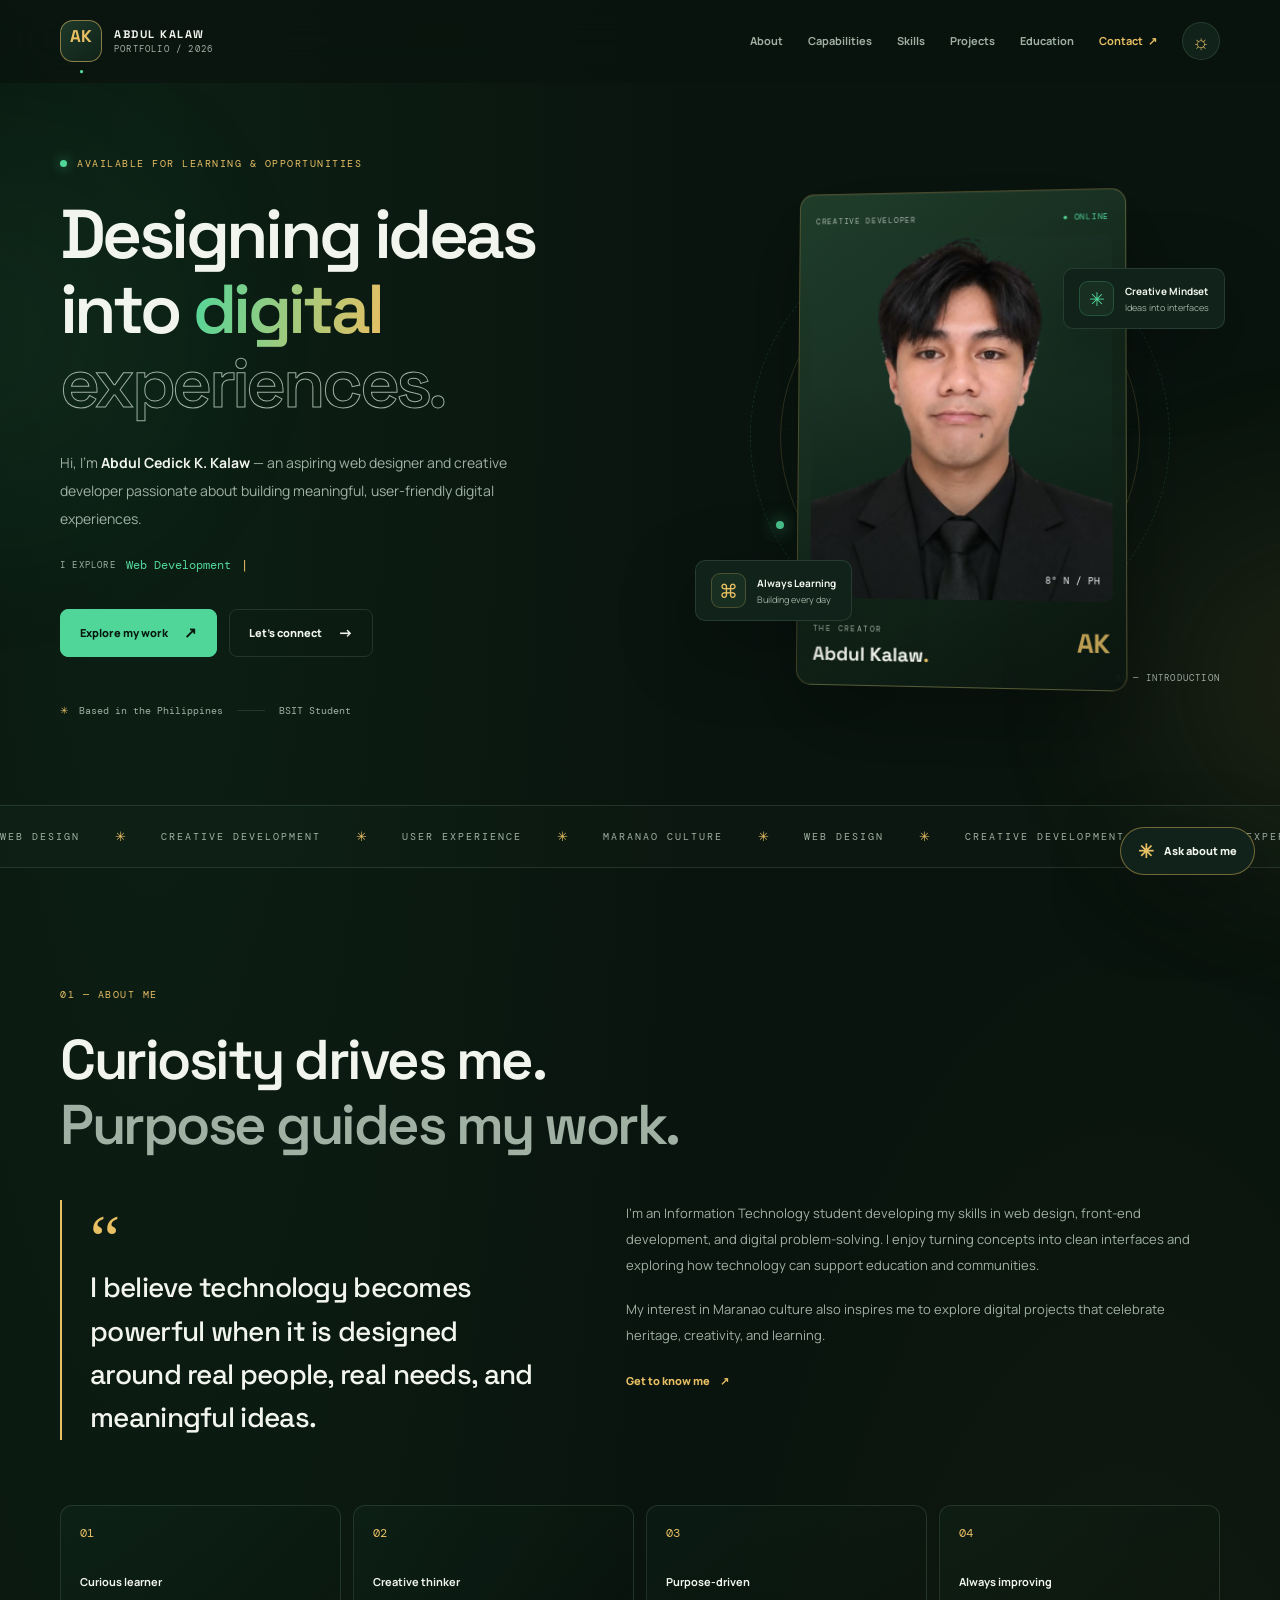
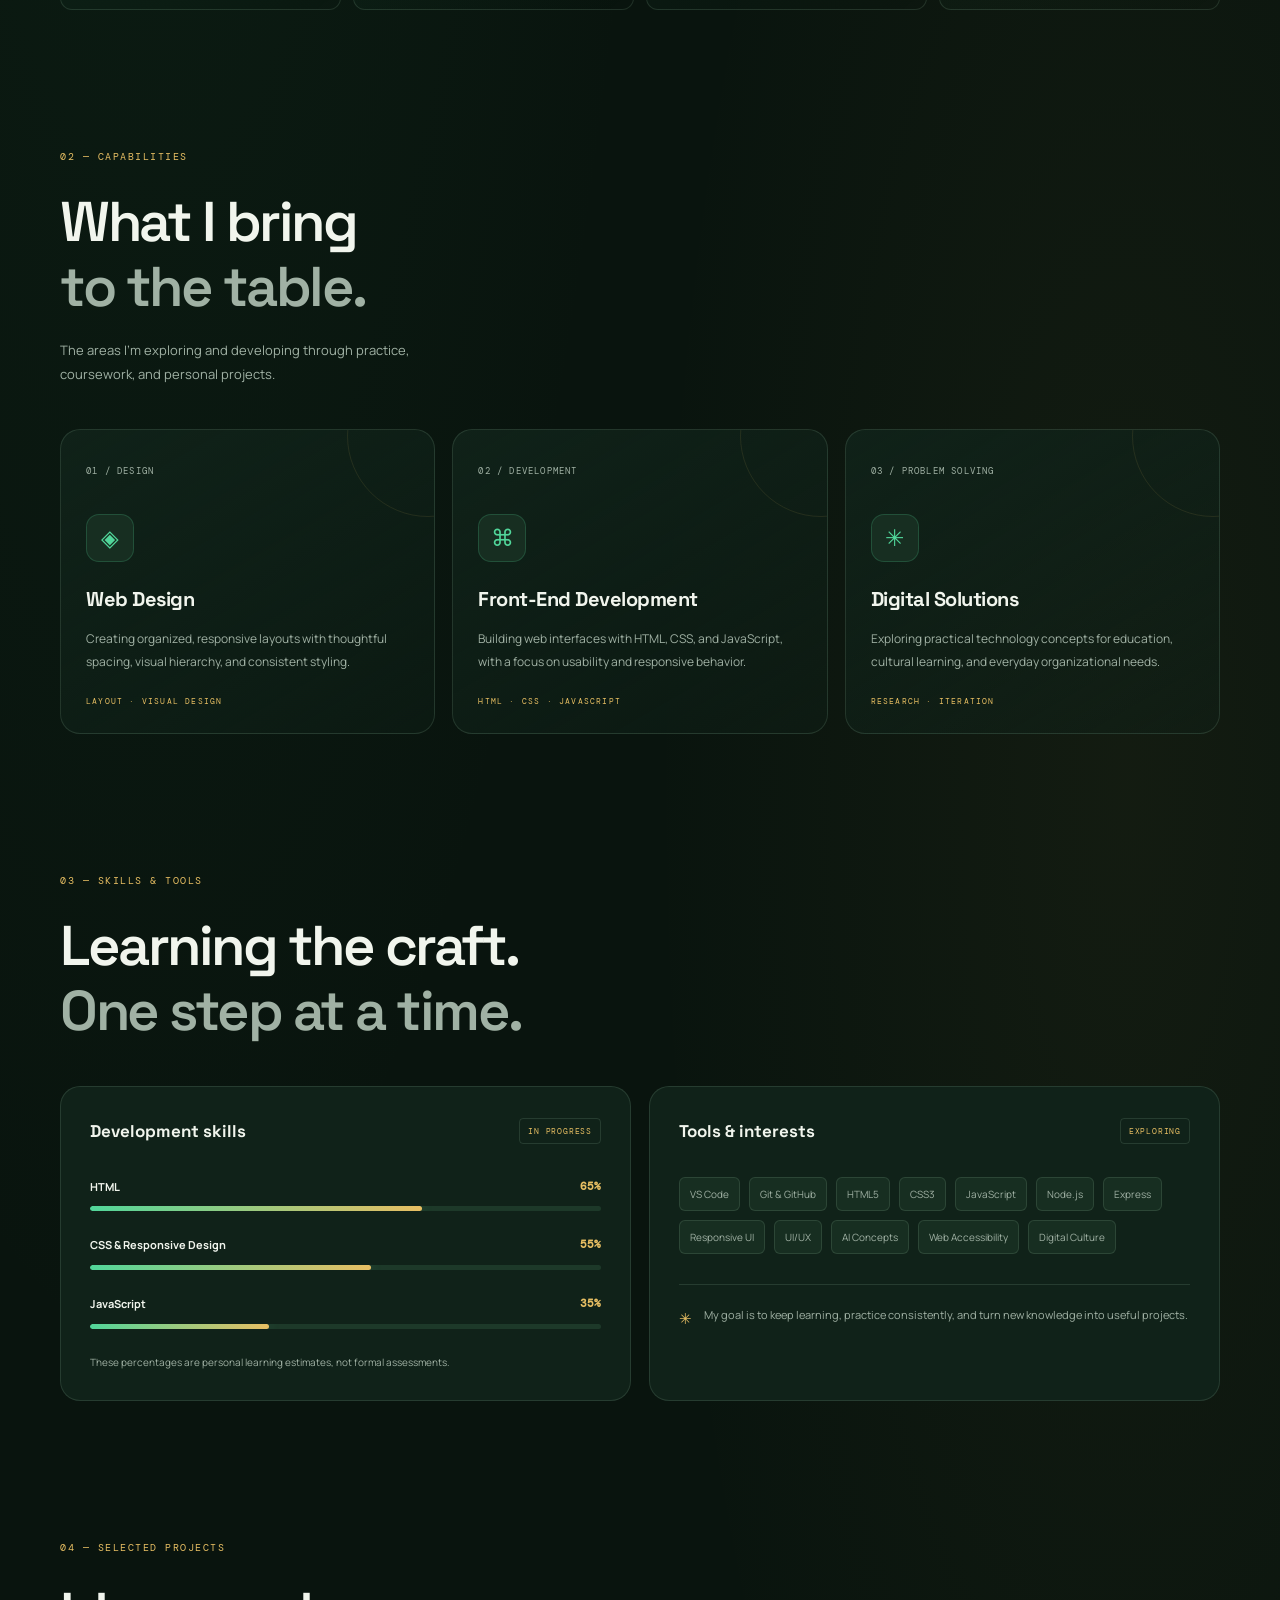
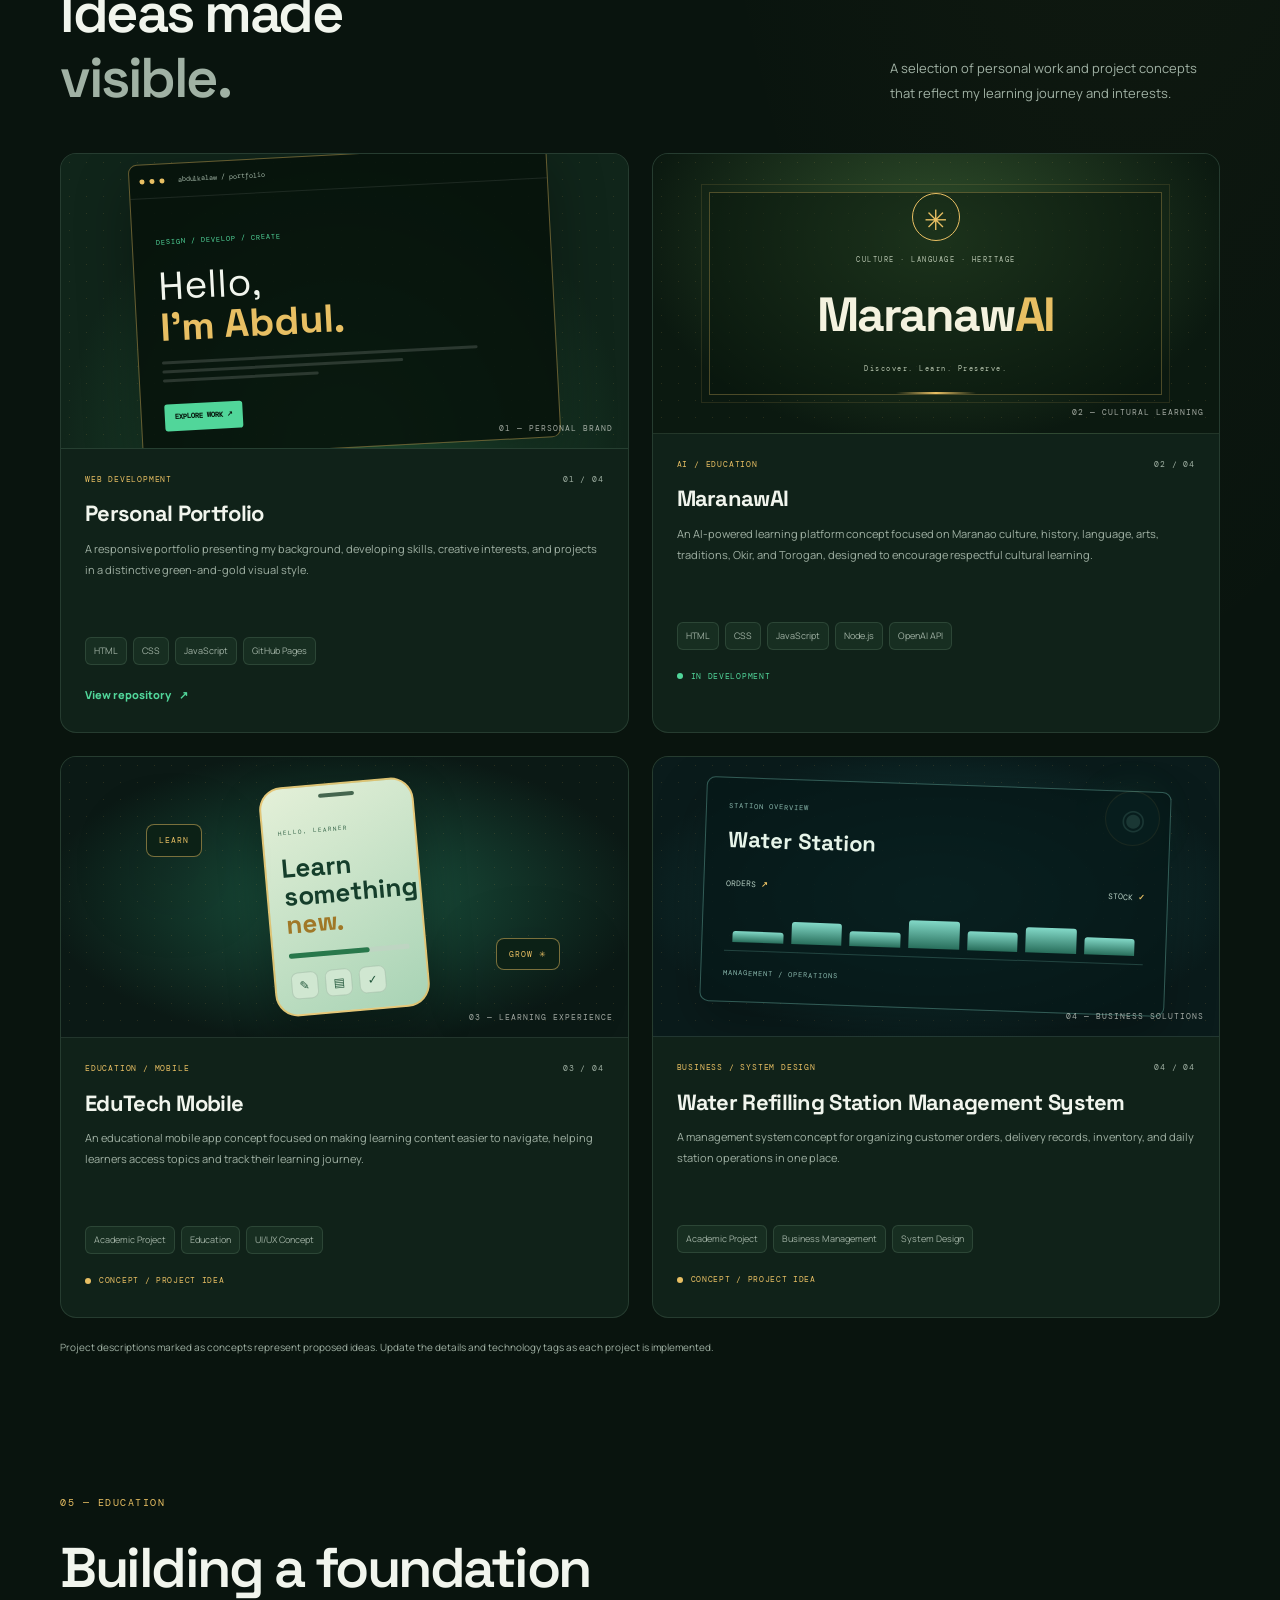
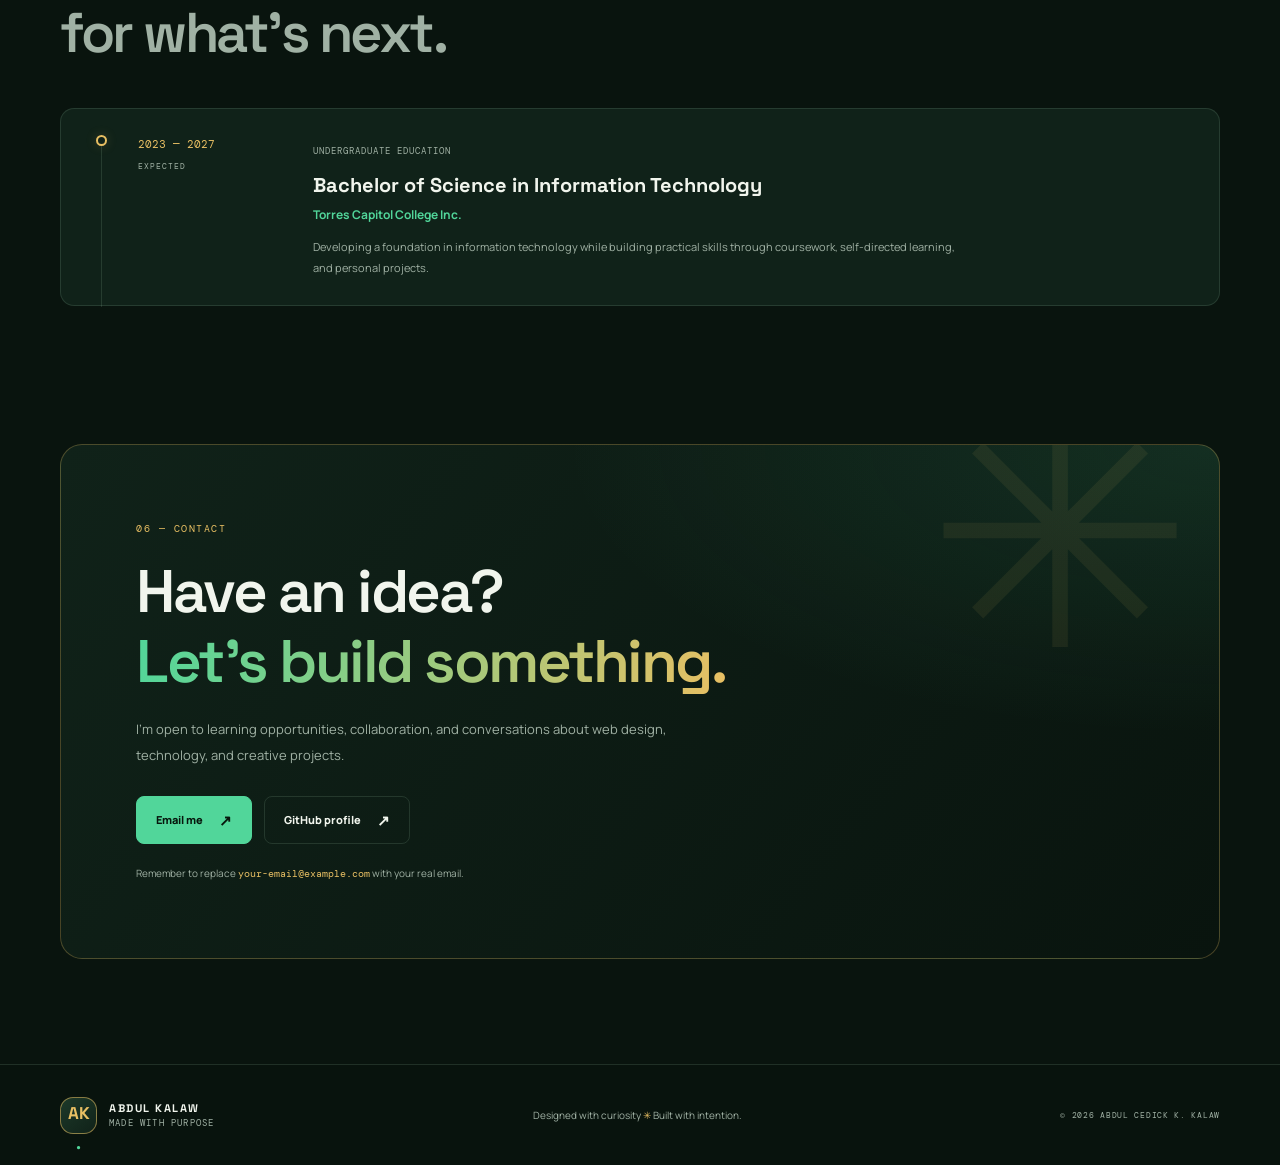
==== commit 3fe0386e: "Update portfolio" ====
--- a/index.html
+++ b/index.html
@@ -1,12 +1,13 @@
 
-<!doctype html>
+<!DOCTYPE html>
 <html lang="en" data-theme="dark">
 <head>
-  <meta charset="utf-8">
-  <meta name="viewport" content="width=device-width, initial-scale=1">
-  <meta name="theme-color" content="#0b1711">
-  <meta name="description" content="Abdul Cedick K. Kalaw — IT Student, Web Designer and Creative Developer.">
-  <title>Abdul Cedick K. Kalaw | Creative Portfolio</title>
+  <meta charset="UTF-8">
+  <meta name="viewport" content="width=device-width, initial-scale=1.0">
+  <meta name="theme-color" content="#09140e">
+  <meta name="description" content="Abdul Cedick K. Kalaw — Web Designer and Creative Developer. Explore my portfolio, skills, and projects.">
+  <title>Abdul Cedick K. Kalaw | Portfolio</title>
+
   <link rel="preconnect" href="https://fonts.googleapis.com">
   <link rel="preconnect" href="https://fonts.gstatic.com" crossorigin>
   <link href="https://fonts.googleapis.com/css2?family=DM+Mono:wght@400;500&family=Manrope:wght@400;500;600;700;800&family=Space+Grotesk:wght@400;500;600;700&display=swap" rel="stylesheet">
@@ -14,327 +15,358 @@
   <script src="script.js" defer></script>
 </head>
 <body>
-  <div class="progress" id="progress"></div>
-  <div class="ambient ambient-one"></div>
-  <div class="ambient ambient-two"></div>
-
-  <header class="nav" id="navbar">
-    <div class="container navin">
-      <a class="brand" href="#top" aria-label="Home">A<span>C</span><b>.</b></a>
-
-      <nav class="links" id="navLinks" aria-label="Main navigation">
+  <div class="ambient ambient-one" aria-hidden="true"></div>
+  <div class="ambient ambient-two" aria-hidden="true"></div>
+  <div class="spotlight" aria-hidden="true"></div>
+  <div id="progress" aria-hidden="true"></div>
+
+  <header class="navbar" id="navbar">
+    <div class="nav-inner">
+      <a class="brand" href="#home" aria-label="Abdul Kalaw home">
+        <span class="brand-mark">AK<span>.</span></span>
+        <span class="brand-copy">
+          <strong>ABDUL KALAW</strong>
+          <small>PORTFOLIO / 2026</small>
+        </span>
+      </a>
+
+      <button class="menu-toggle" id="menuToggle" aria-label="Open navigation menu" aria-expanded="false">
+        <span></span><span></span>
+      </button>
+
+      <nav class="nav-links" id="navLinks" aria-label="Main navigation">
         <a href="#about">About</a>
         <a href="#services">Capabilities</a>
         <a href="#skills">Skills</a>
         <a href="#projects">Projects</a>
         <a href="#education">Education</a>
-        <a href="#contact">Contact</a>
+        <a href="#contact" class="nav-contact">Contact <span>↗</span></a>
+        <button id="themeToggle" class="theme-toggle" type="button" aria-label="Switch color theme" title="Switch theme">☼</button>
       </nav>
-
-      <div class="nav-actions">
-        <button class="theme-toggle" id="themeToggle" aria-label="Switch color theme" title="Switch theme">☼</button>
-        <button class="menu" id="menuToggle" aria-label="Toggle navigation" aria-expanded="false">☰</button>
-      </div>
     </div>
   </header>
 
-  <main id="top">
-    <section class="hero">
-      <div class="container heroGrid">
-        <div class="hero-content">
-          <span class="badge reveal">
-            <i class="status-dot"></i>
-            Open to learning opportunities
-          </span>
-
-          <div class="eyebrow reveal delay-1">INFORMATION TECHNOLOGY · BSIT</div>
-
-          <h1 class="reveal delay-1">
-            ABDUL CEDICK
-            <span class="accent">K. KALAW<span class="period">.</span></span>
-          </h1>
-
-          <div class="role-line reveal delay-2">
-            <span class="role-prefix">I'm exploring</span>
-            <span id="typed" class="typed">Web Development</span><span class="caret"></span>
-          </div>
-
-          <p class="copy reveal delay-2">
-            An IT student passionate about creating modern websites,
-            exploring technology, and solving technical problems through
-            practical and creative solutions.
-          </p>
-
-          <div class="actions reveal delay-3">
-            <a class="btn primary" href="#projects">Explore My Work <span>↗</span></a>
-            <a class="btn secondary" href="#contact">Let's Connect <span>→</span></a>
-          </div>
-
-          <div class="hero-meta reveal delay-3">
-            <span><i></i> Always learning</span>
-            <span class="meta-divider"></span>
-            <span>Based in the Philippines</span>
-          </div>
-        </div>
-
-        <div class="visual reveal delay-2" id="portraitVisual">
-          <div class="orbit orbit-one"></div>
-          <div class="orbit orbit-two"></div>
-          <div class="visual-back"></div>
-
-          <div class="frame">
-            <div class="frame-grid"></div>
-            <div class="portrait-glow"></div>
-            <img class="portrait" src="profile.png" alt="Portrait of Abdul Cedick K. Kalaw" width="900" height="838">
-            <div class="portrait-label">
-              <span class="label-icon">✳</span>
-              <span><b>ABDUL CEDICK K. KALAW</b><small>IT STUDENT · CREATIVE MIND</small></span>
-            </div>
-          </div>
-
-          <div class="floating-card float-card-one">
-            <span class="float-icon">✦</span>
-            <span><b>Creative</b><small>By design</small></span>
-          </div>
-          <div class="floating-card float-card-two">
-            <span class="live-dot"></span>
-            <span><b>Growing daily</b><small>Learning in progress</small></span>
-          </div>
-          <span class="decor decor-one">✳</span>
-          <span class="decor decor-two">+</span>
-        </div>
-      </div>
-
-      <div class="hero-bottom container">
-        <span>SCROLL TO EXPLORE</span>
-        <div class="scroll-line"><span></span></div>
-        <span class="hero-index">01 / 06</span>
-      </div>
-    </section>
-
-    <section class="page" id="about">
-      <div class="container">
-        <div class="section-head reveal-on-scroll">
-          <div>
-            <div class="eyebrow">01 — ABOUT ME</div>
-            <h2>Curiosity into <span class="accent">creation.</span></h2>
-          </div>
-          <p>A little about who I am, what interests me, and where I want to go.</p>
-        </div>
-
-        <div class="grid two">
-          <article class="card reveal-on-scroll spotlight">
-            <span class="card-icon">✳</span>
-            <div class="num">THE PERSON</div>
-            <h3>Learning by building.</h3>
-            <p>
-              I'm a Bachelor of Science in Information Technology student
-              interested in web development, technical support, troubleshooting,
-              and discovering how technology works.
-            </p>
-            <p>
-              I believe that consistent practice, curiosity, and a willingness
-              to learn are important steps toward becoming a better IT professional.
-            </p>
-          </article>
-
-          <article class="card reveal-on-scroll spotlight">
-            <span class="card-icon">⌘</span>
-            <div class="num">THE DIRECTION</div>
-            <h3>Small steps. Bigger ideas.</h3>
-            <p>
-              This portfolio documents my progress as I learn, experiment,
-              and work on personal projects. My goal is to turn what I learn
-              into useful, thoughtful digital experiences.
-            </p>
-            <div class="tags">
-              <span class="tag">Web Development</span>
-              <span class="tag">IT Support</span>
-              <span class="tag">Creative Thinking</span>
-            </div>
-          </article>
-        </div>
-      </div>
-    </section>
-
-    <section class="page" id="services">
-      <div class="container">
-        <div class="section-head reveal-on-scroll">
-          <div>
-            <div class="eyebrow">02 — CAPABILITIES]</div>
-            <h2>Things I love <span class="accent">exploring.</span></h2>
-          </div>
-          <p>My current areas of interest and learning—not claims of professional services.</p>
-        </div>
-
-        <div class="grid two">
-          <article class="card service-card reveal-on-scroll spotlight">
-            <div class="service-top"><span class="service-icon">⌘</span><span class="num">01 / 04</span></div>
-            <h3>Web Development</h3>
-            <p>Exploring how to build responsive, accessible, and visually engaging websites.</p>
-            <span class="card-arrow">↗</span>
-          </article>
-
-          <article class="card service-card reveal-on-scroll spotlight">
-            <div class="service-top"><span class="service-icon">⌁</span><span class="num">02 / 04</span></div>
-            <h3>IT Support</h3>
-            <p>Learning to diagnose everyday computer, software, and connectivity problems.</p>
-            <span class="card-arrow">↗</span>
-          </article>
-
-          <article class="card service-card reveal-on-scroll spotlight">
-            <div class="service-top"><span class="service-icon">⌬</span><span class="num">03 / 04</span></div>
-            <h3>Troubleshooting</h3>
-            <p>Understanding technical issues through logical thinking and practical testing.</p>
-            <span class="card-arrow">↗</span>
-          </article>
-
-          <article class="card service-card reveal-on-scroll spotlight">
-            <div class="service-top"><span class="service-icon">✳</span><span class="num">04 / 04</span></div>
-            <h3>Website Maintenance</h3>
-            <p>Practicing how to improve, organize, update, and maintain website projects.</p>
-            <span class="card-arrow">↗</span>
-          </article>
-        </div>
-      </div>
-    </section>
-
-    <section class="page" id="skills">
-      <div class="container">
-        <div class="section-head reveal-on-scroll">
-          <div>
-            <div class="eyebrow">03 — SKILLS & TOOLS</div>
-            <h2>Building my <span class="accent">toolkit.</span></h2>
-          </div>
-          <p>Update these skills to match the technologies you have actually practiced.</p>
-        </div>
-
-        <div class="grid two">
-          <article class="card reveal-on-scroll">
-            <div class="skill-heading"><span class="service-icon">⌘</span><h3>Web Technologies</h3></div>
-            <div class="skill-row"><div><span>HTML</span><span>Learning</span></div><div class="skill-track"><span data-width="65%"></span></div></div>
-            <div class="skill-row"><div><span>CSS</span><span>Learning</span></div><div class="skill-track"><span data-width="55%"></span></div></div>
-            <div class="skill-row"><div><span>JavaScript</span><span>Learning</span></div><div class="skill-track"><span data-width="35%"></span></div></div>
-          </article>
-
-          <article class="card reveal-on-scroll">
-            <div class="skill-heading"><span class="service-icon">⌬</span><h3>IT & Workflow</h3></div>
-            <div class="tags">
-              <span class="tag">Computer Troubleshooting</span>
-              <span class="tag">IT Fundamentals</span>
-              <span class="tag">VS Code</span>
-              <span class="tag">Git & GitHub</span>
-              <span class="tag">Problem Solving</span>
-            </div>
-            <p class="skill-note">Keep only the skills and tools you can comfortably discuss or demonstrate.</p>
-          </article>
-        </div>
-      </div>
-    </section>
-
-    <section class="page" id="projects">
-      <div class="container">
-        <div class="section-head reveal-on-scroll">
-          <div>
-            <div class="eyebrow">04 — SELECTED WORK</div>
-            <h2>Ideas in <span class="accent">progress.</span></h2>
-          </div>
-          <p>A place for real projects as you complete them. Replace the examples below with your work.</p>
-        </div>
-
-        <div class="grid three">
-          <article class="card project-card reveal-on-scroll spotlight">
-            <div class="project-art art-one"><span>01</span><b>&lt;/&gt;</b><i>HTML · CSS</i></div>
-            <div class="num">WEB DESIGN</div>
+  <main>
+    <section class="hero section-shell" id="home">
+      <div class="hero-copy reveal-on-scroll">
+        <p class="eyebrow"><span class="status-dot"></span> AVAILABLE FOR LEARNING & OPPORTUNITIES</p>
+        <h1>Designing ideas<br>into <span class="gradient-text">digital</span><br><span class="outline-text">experiences.</span></h1>
+        <p class="hero-description">
+          Hi, I'm <strong>Abdul Cedick K. Kalaw</strong> — an aspiring web designer and creative developer passionate about building meaningful, user-friendly digital experiences.
+        </p>
+
+        <div class="typing-line">
+          <span class="typing-prefix">I EXPLORE</span>
+          <span id="typed">Web Development</span><span class="typing-cursor">|</span>
+        </div>
+
+        <div class="hero-actions">
+          <a class="button button-primary" href="#projects">Explore my work <span>↗</span></a>
+          <a class="button button-secondary" href="#contact">Let's connect <span>→</span></a>
+        </div>
+
+        <div class="hero-meta">
+          <span><span class="meta-symbol">✳</span> Based in the Philippines</span>
+          <span class="meta-divider"></span>
+          <span>BSIT Student</span>
+        </div>
+      </div>
+
+      <div class="hero-visual reveal-on-scroll" id="portraitVisual">
+        <div class="visual-grid" aria-hidden="true"></div>
+        <div class="orbit orbit-one" aria-hidden="true"></div>
+        <div class="orbit orbit-two" aria-hidden="true"></div>
+        <div class="portrait-card">
+          <div class="portrait-topline">
+            <span>CREATIVE DEVELOPER</span>
+            <span class="live-indicator">● ONLINE</span>
+          </div>
+          <div class="portrait-frame frame">
+            <img class="portrait" src="profile.png" alt="Portrait of Abdul Cedick K. Kalaw">
+            <div class="portrait-fallback" id="portraitFallback" hidden>AK</div>
+            <div class="portrait-overlay"></div>
+            <span class="portrait-coordinate">8° N / PH</span>
+          </div>
+          <div class="portrait-caption">
+            <div>
+              <span class="caption-label">THE CREATOR</span>
+              <h2>Abdul Kalaw<span>.</span></h2>
+            </div>
+            <span class="signature-mark">AK</span>
+          </div>
+        </div>
+        <div class="float-card float-card-top">
+          <span class="float-icon">✳</span>
+          <div><strong>Creative Mindset</strong><small>Ideas into interfaces</small></div>
+        </div>
+        <div class="float-card float-card-bottom">
+          <span class="float-icon gold-icon">⌘</span>
+          <div><strong>Always Learning</strong><small>Building every day</small></div>
+        </div>
+        <span class="visual-index">01 — INTRODUCTION</span>
+      </div>
+    </section>
+
+    <div class="ticker" aria-label="Areas of interest">
+      <div class="ticker-track">
+        <span>WEB DESIGN</span><i>✳</i><span>CREATIVE DEVELOPMENT</span><i>✳</i><span>USER EXPERIENCE</span><i>✳</i><span>MARANAO CULTURE</span><i>✳</i>
+        <span>WEB DESIGN</span><i>✳</i><span>CREATIVE DEVELOPMENT</span><i>✳</i><span>USER EXPERIENCE</span><i>✳</i><span>MARANAO CULTURE</span><i>✳</i>
+      </div>
+    </div>
+
+    <section class="section-shell section-block" id="about">
+      <div class="section-heading reveal-on-scroll">
+        <p class="eyebrow">01 — ABOUT ME</p>
+        <h2>Curiosity drives me.<br><span class="muted-heading">Purpose guides my work.</span></h2>
+      </div>
+      <div class="about-grid">
+        <div class="about-lead reveal-on-scroll">
+          <span class="large-quote">“</span>
+          <p>I believe technology becomes powerful when it is designed around real people, real needs, and meaningful ideas.</p>
+        </div>
+        <div class="about-detail reveal-on-scroll">
+          <p>I'm an Information Technology student developing my skills in web design, front-end development, and digital problem-solving. I enjoy turning concepts into clean interfaces and exploring how technology can support education and communities.</p>
+          <p>My interest in Maranao culture also inspires me to explore digital projects that celebrate heritage, creativity, and learning.</p>
+          <a href="#contact" class="text-link">Get to know me <span>↗</span></a>
+        </div>
+      </div>
+      <div class="stats-grid reveal-on-scroll">
+        <div class="stat-card"><span class="stat-number">01</span><span class="stat-label">Curious learner</span></div>
+        <div class="stat-card"><span class="stat-number">02</span><span class="stat-label">Creative thinker</span></div>
+        <div class="stat-card"><span class="stat-number">03</span><span class="stat-label">Purpose-driven</span></div>
+        <div class="stat-card"><span class="stat-number">04</span><span class="stat-label">Always improving</span></div>
+      </div>
+    </section>
+
+    <section class="section-shell section-block" id="services">
+      <div class="section-heading reveal-on-scroll">
+        <p class="eyebrow">02 — CAPABILITIES</p>
+        <h2>What I bring<br><span class="muted-heading">to the table.</span></h2>
+        <p class="section-intro">The areas I'm exploring and developing through practice, coursework, and personal projects.</p>
+      </div>
+      <div class="grid three">
+        <article class="feature-card reveal-on-scroll">
+          <span class="card-index">01 / DESIGN</span>
+          <div class="feature-icon">◈</div>
+          <h3>Web Design</h3>
+          <p>Creating organized, responsive layouts with thoughtful spacing, visual hierarchy, and consistent styling.</p>
+          <span class="card-foot">LAYOUT · VISUAL DESIGN</span>
+        </article>
+        <article class="feature-card reveal-on-scroll">
+          <span class="card-index">02 / DEVELOPMENT</span>
+          <div class="feature-icon">⌘</div>
+          <h3>Front-End Development</h3>
+          <p>Building web interfaces with HTML, CSS, and JavaScript, with a focus on usability and responsive behavior.</p>
+          <span class="card-foot">HTML · CSS · JAVASCRIPT</span>
+        </article>
+        <article class="feature-card reveal-on-scroll">
+          <span class="card-index">03 / PROBLEM SOLVING</span>
+          <div class="feature-icon">✳</div>
+          <h3>Digital Solutions</h3>
+          <p>Exploring practical technology concepts for education, cultural learning, and everyday organizational needs.</p>
+          <span class="card-foot">RESEARCH · ITERATION</span>
+        </article>
+      </div>
+    </section>
+
+    <section class="section-shell section-block" id="skills">
+      <div class="section-heading reveal-on-scroll">
+        <p class="eyebrow">03 — SKILLS & TOOLS</p>
+        <h2>Learning the craft.<br><span class="muted-heading">One step at a time.</span></h2>
+      </div>
+      <div class="skills-layout">
+        <div class="skills-panel reveal-on-scroll">
+          <div class="panel-heading"><h3>Development skills</h3><span class="panel-tag">IN PROGRESS</span></div>
+          <div class="skill-item">
+            <div class="skill-label"><span>HTML</span><span>65%</span></div>
+            <div class="skill-track"><span class="skill-fill" data-width="65%"></span></div>
+          </div>
+          <div class="skill-item">
+            <div class="skill-label"><span>CSS & Responsive Design</span><span>55%</span></div>
+            <div class="skill-track"><span class="skill-fill" data-width="55%"></span></div>
+          </div>
+          <div class="skill-item">
+            <div class="skill-label"><span>JavaScript</span><span>35%</span></div>
+            <div class="skill-track"><span class="skill-fill" data-width="35%"></span></div>
+          </div>
+          <p class="skills-note">These percentages are personal learning estimates, not formal assessments.</p>
+        </div>
+        <div class="tools-panel reveal-on-scroll">
+          <div class="panel-heading"><h3>Tools & interests</h3><span class="panel-tag">EXPLORING</span></div>
+          <div class="tag-cloud">
+            <span>VS Code</span><span>Git & GitHub</span><span>HTML5</span><span>CSS3</span><span>JavaScript</span><span>Node.js</span><span>Express</span><span>Responsive UI</span><span>UI/UX</span><span>AI Concepts</span><span>Web Accessibility</span><span>Digital Culture</span>
+          </div>
+          <div class="tools-note"><span class="note-icon">✳</span><p>My goal is to keep learning, practice consistently, and turn new knowledge into useful projects.</p></div>
+        </div>
+      </div>
+    </section>
+
+    <section class="section-shell section-block" id="projects">
+      <div class="section-heading project-heading reveal-on-scroll">
+        <div>
+          <p class="eyebrow">04 — SELECTED PROJECTS</p>
+          <h2>Ideas made<br><span class="muted-heading">visible.</span></h2>
+        </div>
+        <p class="section-intro">A selection of personal work and project concepts that reflect my learning journey and interests.</p>
+      </div>
+
+      <div class="grid project-grid">
+        <article class="project-card reveal-on-scroll">
+          <div class="project-art art-one">
+            <div class="mock-browser">
+              <div class="browser-bar"><i></i><i></i><i></i><span>abdulkalaw / portfolio</span></div>
+              <div class="browser-content">
+                <span class="mock-small">DESIGN / DEVELOP / CREATE</span>
+                <div class="mock-title">Hello,<br><b>I'm Abdul.</b></div>
+                <div class="mock-lines"><i></i><i></i><i></i></div>
+                <div class="mock-button">EXPLORE WORK ↗</div>
+              </div>
+            </div>
+            <span class="art-label">01 — PERSONAL BRAND</span>
+          </div>
+          <div class="project-body">
+            <div class="project-meta"><span>WEB DEVELOPMENT</span><span>01 / 04</span></div>
             <h3>Personal Portfolio</h3>
-            <p>A personal website showcasing my background, interests, and development journey.</p>
-            <div class="tags"><span class="tag">HTML</span><span class="tag">CSS</span><span class="tag">JavaScript</span></div>
-          </article>
-
-          <article class="card project-card reveal-on-scroll spotlight">
-            <div class="project-art art-two"><span>02</span><b>✳</b><i>LEARN · CREATE</i></div>
-            <div class="num">CULTURE & TECHNOLOGY</div>
+            <p>A responsive portfolio presenting my background, developing skills, creative interests, and projects in a distinctive green-and-gold visual style.</p>
+            <div class="project-tags"><span>HTML</span><span>CSS</span><span>JavaScript</span><span>GitHub Pages</span></div>
+            <a class="project-link" href="https://github.com/abdulkalaw8-spec/digitalportfolio" target="_blank" rel="noopener noreferrer">View repository <span>↗</span></a>
+          </div>
+        </article>
+
+        <article class="project-card reveal-on-scroll">
+          <div class="project-art art-two">
+            <div class="maranaw-art">
+              <div class="okir-ring">✳</div>
+              <span class="maranaw-kicker">CULTURE · LANGUAGE · HERITAGE</span>
+              <strong>Maranaw<span>AI</span></strong>
+              <span class="maranaw-subtitle">Discover. Learn. Preserve.</span>
+              <div class="maranaw-line"></div>
+            </div>
+            <span class="art-label">02 — CULTURAL LEARNING</span>
+          </div>
+          <div class="project-body">
+            <div class="project-meta"><span>AI / EDUCATION</span><span>02 / 04</span></div>
             <h3>MaranawAI</h3>
-            <p>An educational concept for learning about Maranao culture, history, language, arts, and traditions.</p>
-            <div class="tags"><span class="tag">Education</span><span class="tag">AI Concept</span></div>
-          </article>
-
-          <article class="card project-card reveal-on-scroll spotlight">
-            <div class="project-art art-three"><span>03</span><b>⌘</b><i>BUILD · IMPROVE</i></div>
-            <div class="num">FUTURE PROJECT</div>
-            <h3>Project Showcase</h3>
-            <p>Replace this sample with another real website, application, or school project when ready.</p>
-            <div class="tags"><span class="tag">Your technology</span></div>
-          </article>
-        </div>
-        <p class="section-note reveal-on-scroll">Note: These cards are examples. Update their descriptions and links to accurately represent completed work.</p>
-      </div>
-    </section>
-
-    <section class="page" id="education">
-      <div class="container">
-        <div class="section-head reveal-on-scroll">
-          <div>
-            <div class="eyebrow">05 — EDUCATION</div>
-            <h2>The learning <span class="accent">journey.</span></h2>
-          </div>
-        </div>
-
-        <div class="timeline">
-          <article class="timeline-item reveal-on-scroll">
-            <span class="timeline-dot"></span>
-            <span class="date">2023 — 2027 · EXPECTED</span>
-            <h3>Torres Capitol College Inc.</h3>
-            <p>Bachelor of Science in Information Technology</p>
-            <span class="timeline-caption">Academic journey · Information Technology</span>
-          </article>
-        </div>
-      </div>
-    </section>
-
-    <section class="page" id="contact">
-      <div class="container">
-        <div class="contact reveal-on-scroll">
-          <div class="contact-orb"></div>
-          <div class="eyebrow">06 — GET IN TOUCH</div>
-          <h2>Let's build something <span class="accent">meaningful.</span></h2>
-          <p>
-            I'm interested in learning, collaborating on projects, and exploring
-            opportunities that help me grow in technology.
-          </p>
-          <div class="actions">
-            <a class="btn primary" href="mailto:your-email@example.com">Send Me an Email ↗</a>
-            <a class="btn secondary" href="https://github.com/abdulkalaw8-spec" target="_blank" rel="noopener noreferrer">GitHub Profile ↗</a>
-          </div>
-          <p class="contact-note">Replace the sample email address with your real email before publishing.</p>
-        </div>
+            <p>An AI-powered learning platform concept focused on Maranao culture, history, language, arts, traditions, Okir, and Torogan, designed to encourage respectful cultural learning.</p>
+            <div class="project-tags"><span>HTML</span><span>CSS</span><span>JavaScript</span><span>Node.js</span><span>OpenAI API</span></div>
+            <span class="project-status"><i></i> IN DEVELOPMENT</span>
+          </div>
+        </article>
+
+        <article class="project-card reveal-on-scroll">
+          <div class="project-art art-three">
+            <div class="edutech-art">
+              <div class="edu-phone">
+                <div class="edu-notch"></div>
+                <span class="edu-greeting">HELLO, LEARNER</span>
+                <strong>Learn<br>something<br><em>new.</em></strong>
+                <div class="edu-progress"><span></span></div>
+                <div class="edu-mini-row"><i>✎</i><i>▤</i><i>✓</i></div>
+              </div>
+              <div class="edu-bubble bubble-one">LEARN</div>
+              <div class="edu-bubble bubble-two">GROW ✳</div>
+            </div>
+            <span class="art-label">03 — LEARNING EXPERIENCE</span>
+          </div>
+          <div class="project-body">
+            <div class="project-meta"><span>EDUCATION / MOBILE</span><span>03 / 04</span></div>
+            <h3>EduTech Mobile</h3>
+            <p>An educational mobile app concept focused on making learning content easier to navigate, helping learners access topics and track their learning journey.</p>
+            <div class="project-tags"><span>Academic Project</span><span>Education</span><span>UI/UX Concept</span></div>
+            <span class="project-status concept-status"><i></i> CONCEPT / PROJECT IDEA</span>
+          </div>
+        </article>
+
+        <article class="project-card reveal-on-scroll">
+          <div class="project-art art-four">
+            <div class="water-art">
+              <div class="water-drop">◉</div>
+              <div class="water-dashboard">
+                <span class="water-kicker">STATION OVERVIEW</span>
+                <strong>Water Station</strong>
+                <div class="water-stats"><span>ORDERS <b>↗</b></span><span>STOCK <b>✓</b></span></div>
+                <div class="water-bars"><i></i><i></i><i></i><i></i><i></i><i></i><i></i></div>
+                <span class="water-footer">MANAGEMENT / OPERATIONS</span>
+              </div>
+            </div>
+            <span class="art-label">04 — BUSINESS SOLUTIONS</span>
+          </div>
+          <div class="project-body">
+            <div class="project-meta"><span>BUSINESS / SYSTEM DESIGN</span><span>04 / 04</span></div>
+            <h3>Water Refilling Station Management System</h3>
+            <p>A management system concept for organizing customer orders, delivery records, inventory, and daily station operations in one place.</p>
+            <div class="project-tags"><span>Academic Project</span><span>Business Management</span><span>System Design</span></div>
+            <span class="project-status concept-status"><i></i> CONCEPT / PROJECT IDEA</span>
+          </div>
+        </article>
+      </div>
+      <p class="projects-disclaimer">Project descriptions marked as concepts represent proposed ideas. Update the details and technology tags as each project is implemented.</p>
+    </section>
+
+    <section class="section-shell section-block" id="education">
+      <div class="section-heading reveal-on-scroll">
+        <p class="eyebrow">05 — EDUCATION</p>
+        <h2>Building a foundation<br><span class="muted-heading">for what's next.</span></h2>
+      </div>
+      <div class="timeline reveal-on-scroll">
+        <div class="timeline-marker"><span></span></div>
+        <div class="timeline-date">2023 — 2027 <span>EXPECTED</span></div>
+        <div class="timeline-content">
+          <span class="timeline-label">UNDERGRADUATE EDUCATION</span>
+          <h3>Bachelor of Science in Information Technology</h3>
+          <p class="school-name">Torres Capitol College Inc.</p>
+          <p>Developing a foundation in information technology while building practical skills through coursework, self-directed learning, and personal projects.</p>
+        </div>
+      </div>
+    </section>
+
+    <section class="section-shell section-block contact-section" id="contact">
+      <div class="contact-panel reveal-on-scroll">
+        <div class="contact-decoration" aria-hidden="true">✳</div>
+        <p class="eyebrow">06 — CONTACT</p>
+        <h2>Have an idea?<br><span class="gradient-text">Let's build something.</span></h2>
+        <p class="contact-description">I'm open to learning opportunities, collaboration, and conversations about web design, technology, and creative projects.</p>
+        <div class="contact-actions">
+          <!-- Replace this placeholder email with your real email address. -->
+          <a class="button button-primary" href="mailto:your-email@example.com">Email me <span>↗</span></a>
+          <a class="button button-secondary" href="https://github.com/abdulkalaw8-spec" target="_blank" rel="noopener noreferrer">GitHub profile <span>↗</span></a>
+        </div>
+        <p class="email-reminder">Remember to replace <code>your-email@example.com</code> with your real email.</p>
       </div>
     </section>
   </main>
 
   <footer class="footer">
-    <div class="container foot">
-      <a class="brand footer-brand" href="#top">A<span>C</span><b>.</b></a>
-      <span>© <span id="year"></span> Abdul Cedick K. Kalaw</span>
-      <a href="#top" class="back-top">Back to top ↑</a>
+    <div class="footer-inner">
+      <a class="brand footer-brand" href="#home">
+        <span class="brand-mark">AK<span>.</span></span>
+        <span class="brand-copy"><strong>ABDUL KALAW</strong><small>MADE WITH PURPOSE</small></span>
+      </a>
+      <p>Designed with curiosity <span>✳</span> Built with intention.</p>
+      <span class="footer-copy">© <span id="year">2026</span> ABDUL CEDICK K. KALAW</span>
     </div>
   </footer>
 
-  <button class="chat-btn" id="chatToggle" aria-label="Open portfolio assistant" aria-expanded="false">✳</button>
-  <section class="chat" id="portfolioChat" role="dialog" aria-label="Portfolio assistant" aria-hidden="true">
-    <div class="chat-head">
-      <span><i class="status-dot"></i> <b>Portfolio Assistant</b></span>
-      <button class="chat-x" id="chatClose" aria-label="Close assistant">×</button>
+  <button id="chatToggle" class="chat-toggle" type="button" aria-label="Open portfolio assistant" aria-expanded="false">
+    <span class="chat-toggle-icon">✳</span><span>Ask about me</span>
+  </button>
+
+  <aside class="portfolio-chat" id="portfolioChat" aria-label="Portfolio FAQ assistant" aria-hidden="true">
+    <div class="chat-header">
+      <div class="chat-avatar">AK</div>
+      <div class="chat-heading"><strong>Portfolio Assistant</strong><span><i></i> Quick information</span></div>
+      <button id="chatClose" class="chat-close" type="button" aria-label="Close assistant">×</button>
     </div>
     <div class="chat-log" id="chatLog" aria-live="polite">
-      <p class="bot">Hi! I'm a portfolio FAQ assistant. Choose a topic below to learn more.</p>
-    </div>
-    <div class="chat-q">
-      <button data-question="What does Abdul do?">What does he do?</button>
-      <button data-question="What skills are listed?">Skills</button>
-      <button data-question="Where did Abdul study?">Education</button>
-      <button data-question="How can I contact Abdul?">Contact</button>
-    </div>
-  </section>
+      <div class="chat-message assistant-message">Hi! 👋 Ask me about Abdul's skills, projects, education, or contact information.</div>
+    </div>
+    <div class="chat-questions">
+      <button type="button" data-question="What does Abdul do?">What does Abdul do?</button>
+      <button type="button" data-question="What skills are listed?">Skills</button>
+      <button type="button" data-question="Where did Abdul study?">Education</button>
+      <button type="button" data-question="How can I contact Abdul?">Contact</button>
+    </div>
+    <p class="chat-disclaimer">This is a local portfolio FAQ, not a live AI chatbot.</p>
+  </aside>
 </body>
 </html>
--- a/style.css
+++ b/style.css
@@ -1,8 +1,8 @@
 
 /* =========================================
    ABDUL CEDICK K. KALAW
-   Forest Night + Maranao-inspired Gold
-   Premium Animated Portfolio
+   Forest Green + Maranao-Inspired Gold
+   Professional Animated Portfolio
 ========================================= */
 
 :root {
@@ -10,39 +10,41 @@
   --bg: #09140e;
   --paper: #102219;
   --soft: #172e21;
+  --soft-2: #1d3929;
   --ink: #f1f5ed;
   --muted: #a0b1a4;
-  --line: rgba(151, 190, 159, .17);
+  --line: rgba(151, 190, 159, 0.17);
   --green: #51d69a;
   --green-dark: #163f2b;
   --gold: #e8bf63;
   --gold-light: #f8e5a9;
-  --nav-bg: rgba(9, 20, 14, .82);
-  --shadow: 0 25px 80px rgba(0, 0, 0, .28);
+  --nav-bg: rgba(9, 20, 14, 0.82);
+  --shadow: 0 25px 80px rgba(0, 0, 0, 0.28);
   --display: "Space Grotesk", sans-serif;
   --body: "Manrope", sans-serif;
   --mono: "DM Mono", monospace;
+  --radius: 20px;
+  --max-width: 1160px;
 }
 
 html[data-theme="light"] {
   color-scheme: light;
-  --bg: #f4f7ef;
+  --bg: #f5f7f0;
   --paper: #ffffff;
-  --soft: #eaf1e7;
-  --ink: #183125;
-  --muted: #607368;
-  --line: rgba(27, 73, 47, .16);
-  --green: #168858;
-  --green-dark: #d5ecdd;
-  --gold: #ae7b16;
-  --gold-light: #f4d987;
-  --nav-bg: rgba(244, 247, 239, .88);
-  --shadow: 0 25px 70px rgba(27, 65, 42, .12);
-}
-
-*,
-*::before,
-*::after {
+  --soft: #eaf0e6;
+  --soft-2: #dfe9dc;
+  --ink: #17271d;
+  --muted: #5e7062;
+  --line: rgba(37, 83, 52, 0.16);
+  --green: #187c4d;
+  --green-dark: #dceee1;
+  --gold: #a97819;
+  --gold-light: #f2dfa6;
+  --nav-bg: rgba(245, 247, 240, 0.88);
+  --shadow: 0 25px 70px rgba(30, 55, 35, 0.10);
+}
+
+* {
   box-sizing: border-box;
 }
 
@@ -53,27 +55,28 @@
 
 body {
   margin: 0;
+  min-width: 320px;
   overflow-x: hidden;
   background:
-    radial-gradient(ellipse at 10% 5%, rgba(57, 155, 99, .10), transparent 32%),
-    radial-gradient(ellipse at 95% 25%, rgba(232, 191, 99, .07), transparent 28%),
+    radial-gradient(ellipse at 12% 4%, rgba(37, 107, 66, 0.13), transparent 34%),
+    radial-gradient(ellipse at 88% 40%, rgba(196, 158, 69, 0.055), transparent 30%),
     var(--bg);
   color: var(--ink);
-  font: 15px/1.8 var(--body);
-  -webkit-font-smoothing: antialiased;
-  transition: background .35s, color .35s;
+  font-family: var(--body);
+  font-size: 15px;
+  line-height: 1.8;
+  transition: background-color 0.35s ease, color 0.35s ease;
 }
 
 body::before {
   position: fixed;
   z-index: -1;
   inset: 0;
+  pointer-events: none;
   content: "";
-  pointer-events: none;
-  opacity: .13;
-  background-image: radial-gradient(var(--green) .6px, transparent .6px);
-  background-size: 28px 28px;
-  mask-image: linear-gradient(to bottom, black, transparent 85%);
+  opacity: 0.17;
+  background-image: radial-gradient(var(--muted) 0.55px, transparent 0.55px);
+  background-size: 22px 22px;
 }
 
 a {
@@ -81,10 +84,10 @@
   text-decoration: none;
 }
 
-button {
-  color: inherit;
+button,
+input,
+textarea {
   font: inherit;
-  cursor: pointer;
 }
 
 button,
@@ -94,31 +97,34 @@
 
 button:focus-visible,
 a:focus-visible {
-  outline: 3px solid var(--gold);
-  outline-offset: 4px;
+  outline: 2px solid var(--gold);
+  outline-offset: 5px;
+}
+
+button {
+  color: inherit;
+}
+
+img {
+  display: block;
+  max-width: 100%;
 }
 
 ::selection {
+  color: #07120b;
   background: var(--gold);
-  color: #102017;
-}
-
-.container {
-  width: min(1160px, calc(100% - 48px));
+}
+
+.section-shell,
+.nav-inner,
+.footer-inner {
+  width: min(var(--max-width), calc(100% - 64px));
   margin-inline: auto;
 }
 
-.progress {
-  position: fixed;
-  top: 0;
-  left: 0;
-  z-index: 500;
-  width: 100%;
-  height: 3px;
-  transform: scaleX(0);
-  transform-origin: left;
-  background: linear-gradient(90deg, var(--green), var(--gold), var(--green));
-  box-shadow: 0 0 12px rgba(81, 214, 154, .5);
+.section-block {
+  padding-top: 118px;
+  padding-bottom: 20px;
 }
 
 .ambient {
@@ -126,1447 +132,2328 @@
   z-index: -1;
   width: 340px;
   height: 340px;
+  pointer-events: none;
   border-radius: 50%;
   filter: blur(100px);
-  opacity: .13;
+  opacity: 0.10;
+  animation: ambient-drift 16s ease-in-out infinite alternate;
+}
+
+.ambient-one {
+  top: 18%;
+  left: -180px;
+  background: #2ba66d;
+}
+
+.ambient-two {
+  top: 57%;
+  right: -210px;
+  background: #c9a344;
+  animation-delay: -5s;
+}
+
+.spotlight {
+  position: fixed;
+  z-index: 1;
+  top: 0;
+  left: 0;
+  width: 350px;
+  height: 350px;
+  border-radius: 50%;
   pointer-events: none;
-  animation: ambientMove 14s ease-in-out infinite alternate;
-}
-
-.ambient-one {
-  top: 20%;
-  left: -220px;
-  background: var(--green);
-}
-
-.ambient-two {
-  right: -230px;
-  bottom: 5%;
-  background: var(--gold);
-  animation-delay: -7s;
-}
-
-@keyframes ambientMove {
-  from { transform: translate(0, 0) scale(.9); }
-  to { transform: translate(90px, -60px) scale(1.2); }
-}
-
-/* NAVIGATION */
-
-.nav {
+  opacity: 0;
+  transform: translate(-50%, -50%);
+  background: radial-gradient(circle, rgba(81, 214, 154, 0.065), transparent 70%);
+  transition: opacity 0.25s ease;
+}
+
+#progress {
+  position: fixed;
+  z-index: 1001;
+  top: 0;
+  left: 0;
+  width: 0;
+  height: 3px;
+  background: linear-gradient(90deg, var(--green), var(--gold));
+  box-shadow: 0 0 14px rgba(81, 214, 154, 0.4);
+}
+
+/* Navigation */
+
+.navbar {
   position: sticky;
+  z-index: 1000;
   top: 0;
-  z-index: 200;
   border-bottom: 1px solid transparent;
   background: var(--nav-bg);
-  backdrop-filter: blur(20px);
-  -webkit-backdrop-filter: blur(20px);
-  transition: border-color .3s, box-shadow .3s, background .3s;
-}
-
-.nav.scrolled {
-  border-color: var(--line);
-  box-shadow: 0 8px 35px rgba(0, 0, 0, .08);
-}
-
-.navin {
-  min-height: 76px;
-  display: flex;
+  backdrop-filter: blur(22px);
+  -webkit-backdrop-filter: blur(22px);
+  transition: border-color 0.3s ease, box-shadow 0.3s ease;
+}
+
+.navbar.scrolled {
+  border-bottom-color: var(--line);
+  box-shadow: 0 8px 30px rgba(0, 0, 0, 0.06);
+}
+
+.nav-inner {
+  display: flex;
+  min-height: 82px;
   align-items: center;
   justify-content: space-between;
-  gap: 20px;
+  gap: 24px;
 }
 
 .brand {
   display: inline-flex;
   align-items: center;
-  font: 700 28px/1 var(--display);
-  letter-spacing: -2px;
-}
-
-.brand span {
+  gap: 12px;
+  flex-shrink: 0;
+}
+
+.brand-mark {
+  display: grid;
+  width: 42px;
+  height: 42px;
+  place-items: center;
+  border: 1px solid rgba(232, 191, 99, 0.55);
+  border-radius: 13px;
+  background: linear-gradient(140deg, var(--soft-2), var(--paper));
+  color: var(--gold);
+  font-family: var(--display);
+  font-size: 17px;
+  font-weight: 700;
+}
+
+.brand-mark span {
   color: var(--green);
 }
 
-.brand b {
-  color: var(--gold);
-}
-
-.links {
+.brand-copy {
+  display: flex;
+  flex-direction: column;
+  line-height: 1.5;
+}
+
+.brand-copy strong {
+  font-family: var(--display);
+  font-size: 11px;
+  letter-spacing: 1.5px;
+}
+
+.brand-copy small {
+  color: var(--muted);
+  font-family: var(--mono);
+  font-size: 9px;
+  letter-spacing: 1.2px;
+}
+
+.nav-links {
   display: flex;
   align-items: center;
-  gap: 3px;
-}
-
-.links a {
-  padding: 9px 12px;
-  border-radius: 999px;
-  color: var(--muted);
-  font-size: 12px;
+  gap: 25px;
+}
+
+.nav-links > a {
+  position: relative;
+  color: var(--muted);
+  font-size: 11px;
   font-weight: 700;
-  transition: background .25s, color .25s, transform .25s;
-}
-
-.links a:hover,
-.links a.active {
+  transition: color 0.25s ease;
+}
+
+.nav-links > a::after {
+  position: absolute;
+  right: 0;
+  bottom: -8px;
+  left: 0;
+  height: 1px;
+  background: var(--gold);
+  content: "";
+  transform: scaleX(0);
+  transform-origin: left;
+  transition: transform 0.25s ease;
+}
+
+.nav-links > a:hover,
+.nav-links > a.active {
   color: var(--ink);
-  background: var(--soft);
-}
-
-.links a.active {
-  box-shadow: inset 0 0 0 1px var(--line);
-}
-
-.nav-actions {
+}
+
+.nav-links > a:hover::after,
+.nav-links > a.active::after {
+  transform: scaleX(1);
+}
+
+.nav-links .nav-contact {
+  color: var(--gold);
+}
+
+.nav-contact span {
+  padding-left: 3px;
+}
+
+.theme-toggle,
+.menu-toggle {
+  display: grid;
+  flex-shrink: 0;
+  place-items: center;
+  width: 38px;
+  height: 38px;
+  border: 1px solid var(--line);
+  border-radius: 50%;
+  background: var(--paper);
+  color: var(--gold);
+  cursor: pointer;
+  transition: transform 0.25s ease, border-color 0.25s ease;
+}
+
+.theme-toggle {
+  font-size: 20px;
+}
+
+.theme-toggle:hover,
+.menu-toggle:hover {
+  border-color: var(--gold);
+  transform: rotate(12deg);
+}
+
+.menu-toggle {
+  display: none;
+}
+
+/* Hero */
+
+.hero {
+  display: grid;
+  min-height: 690px;
+  grid-template-columns: 1.06fr 0.94fr;
+  align-items: center;
+  gap: 55px;
+  padding-top: 72px;
+  padding-bottom: 85px;
+}
+
+.eyebrow {
   display: flex;
   align-items: center;
   gap: 10px;
-}
-
-.theme-toggle,
-.menu {
+  margin: 0 0 25px;
+  color: var(--gold);
+  font-family: var(--mono);
+  font-size: 10px;
+  letter-spacing: 1.5px;
+  line-height: 1.7;
+}
+
+.status-dot,
+.live-indicator i {
+  width: 7px;
+  height: 7px;
+  border-radius: 50%;
+  background: var(--green);
+  box-shadow: 0 0 12px rgba(81, 214, 154, 0.6);
+  animation: pulse-dot 2s ease-in-out infinite;
+}
+
+.hero h1,
+.section-heading h2,
+.contact-panel h2 {
+  margin: 0;
+  font-family: var(--display);
+  font-size: clamp(44px, 5.4vw, 72px);
+  font-weight: 600;
+  letter-spacing: -3.6px;
+  line-height: 1.08;
+}
+
+.gradient-text {
+  color: var(--green);
+  background: linear-gradient(100deg, var(--green), var(--gold));
+  -webkit-background-clip: text;
+  background-clip: text;
+  -webkit-text-fill-color: transparent;
+}
+
+.outline-text {
+  color: transparent;
+  -webkit-text-stroke: 1px var(--muted);
+}
+
+.hero-description {
+  max-width: 510px;
+  margin: 28px 0 20px;
+  color: var(--muted);
+  font-size: 14px;
+  line-height: 2;
+}
+
+.hero-description strong {
+  color: var(--ink);
+}
+
+.typing-line {
+  display: flex;
+  min-height: 25px;
+  align-items: center;
+  gap: 10px;
+  color: var(--green);
+  font-family: var(--mono);
+  font-size: 12px;
+}
+
+.typing-prefix {
+  color: var(--muted);
+  font-size: 9px;
+  letter-spacing: 1.2px;
+}
+
+.typing-cursor {
+  color: var(--gold);
+  animation: blink 0.8s steps(2, start) infinite;
+}
+
+.hero-actions,
+.contact-actions {
+  display: flex;
+  flex-wrap: wrap;
+  align-items: center;
+  gap: 12px;
+  margin-top: 31px;
+}
+
+.button {
+  display: inline-flex;
+  min-height: 48px;
+  align-items: center;
+  justify-content: center;
+  gap: 16px;
+  padding: 0 19px;
+  border: 1px solid var(--line);
+  border-radius: 8px;
+  font-size: 11px;
+  font-weight: 800;
+  transition: transform 0.25s ease, background 0.25s ease, border-color 0.25s ease, box-shadow 0.25s ease;
+}
+
+.button:hover {
+  transform: translateY(-3px);
+}
+
+.button span {
+  font-size: 15px;
+}
+
+.button-primary {
+  border-color: var(--green);
+  background: var(--green);
+  color: #07170d;
+}
+
+.button-primary:hover {
+  border-color: var(--gold);
+  background: var(--gold);
+  box-shadow: 0 10px 30px rgba(81, 214, 154, 0.15);
+}
+
+.button-secondary {
+  background: transparent;
+  color: var(--ink);
+}
+
+.button-secondary:hover {
+  border-color: var(--gold);
+  background: var(--soft);
+}
+
+.hero-meta {
+  display: flex;
+  flex-wrap: wrap;
+  align-items: center;
+  gap: 14px;
+  margin-top: 45px;
+  color: var(--muted);
+  font-family: var(--mono);
+  font-size: 10px;
+}
+
+.meta-symbol {
+  margin-right: 5px;
+  color: var(--gold);
+}
+
+.meta-divider {
+  width: 28px;
+  height: 1px;
+  background: var(--line);
+}
+
+/* Portrait artwork */
+
+.hero-visual {
+  position: relative;
   display: grid;
+  min-height: 480px;
   place-items: center;
-  width: 42px;
-  height: 42px;
-  border: 1px solid var(--line);
-  border-radius: 13px;
-  background: var(--paper);
-  color: var(--gold);
-  font-size: 21px;
-  transition: transform .25s, border-color .25s;
-}
-
-.theme-toggle:hover,
-.menu:hover {
-  transform: rotate(-8deg);
-  border-color: var(--gold);
-}
-
-.menu {
-  display: none;
-  color: var(--ink);
-}
-
-/* TYPOGRAPHY */
-
-h1,
-h2,
-h3,
-p {
-  margin-top: 0;
-}
-
-h1,
-h2,
-h3 {
+  perspective: 1000px;
+}
+
+.visual-grid {
+  position: absolute;
+  inset: 10% 3%;
+  opacity: 0.35;
+  background-image:
+    linear-gradient(var(--line) 1px, transparent 1px),
+    linear-gradient(90deg, var(--line) 1px, transparent 1px);
+  background-size: 38px 38px;
+  mask-image: radial-gradient(ellipse, black 10%, transparent 75%);
+}
+
+.orbit {
+  position: absolute;
+  width: 360px;
+  height: 360px;
+  border: 1px solid rgba(232, 191, 99, 0.18);
+  border-radius: 50%;
+  animation: orbit-spin 32s linear infinite;
+}
+
+.orbit-one::before,
+.orbit-two::before {
+  position: absolute;
+  top: 16%;
+  left: 14%;
+  width: 8px;
+  height: 8px;
+  border-radius: 50%;
+  background: var(--gold);
+  box-shadow: 0 0 16px var(--gold);
+  content: "";
+}
+
+.orbit-two {
+  width: 420px;
+  height: 420px;
+  border-style: dashed;
+  border-color: rgba(81, 214, 154, 0.14);
+  animation-direction: reverse;
+  animation-duration: 45s;
+}
+
+.orbit-two::before {
+  top: 70%;
+  left: 6%;
+  background: var(--green);
+  box-shadow: 0 0 16px var(--green);
+}
+
+.portrait-card {
+  position: relative;
+  z-index: 2;
+  width: min(330px, 75%);
+  padding: 13px;
+  border: 1px solid rgba(232, 191, 99, 0.28);
+  border-radius: 15px;
+  background: linear-gradient(145deg, rgba(32, 62, 43, 0.95), rgba(9, 20, 14, 0.95));
+  box-shadow: 0 30px 90px rgba(0, 0, 0, 0.32), inset 0 1px rgba(255, 255, 255, 0.05);
+  transform: rotateY(-5deg) rotateX(2deg);
+  transition: transform 0.3s ease;
+}
+
+html[data-theme="light"] .portrait-card {
+  background: linear-gradient(145deg, #e2eee1, #fff);
+}
+
+.portrait-topline,
+.portrait-caption {
+  display: flex;
+  align-items: center;
+  justify-content: space-between;
+  gap: 10px;
+}
+
+.portrait-topline {
+  padding: 7px 3px 12px;
+  color: var(--muted);
+  font-family: var(--mono);
+  font-size: 8px;
+  letter-spacing: 0.7px;
+}
+
+.live-indicator {
+  color: var(--green);
+}
+
+.portrait-frame {
+  position: relative;
+  overflow: hidden;
+  aspect-ratio: 4 / 4.8;
+  border-radius: 9px;
+  background: linear-gradient(145deg, var(--soft-2), var(--paper));
+}
+
+.portrait {
+  width: 100%;
+  height: 100%;
+  object-fit: cover;
+  object-position: center 35%;
+  transition: transform 0.6s ease;
+}
+
+.portrait-frame:hover .portrait {
+  transform: scale(1.045);
+}
+
+.portrait-fallback {
+  position: absolute;
+  inset: 0;
+  place-items: center;
+  background: radial-gradient(circle at 30% 20%, #305d3f, #0b170f 75%);
+  color: var(--gold);
   font-family: var(--display);
-  line-height: 1.1;
-  letter-spacing: -.045em;
-}
-
-h1 {
-  margin-bottom: 22px;
-  font-size: clamp(48px, 7vw, 91px);
+  font-size: 90px;
   font-weight: 700;
-  letter-spacing: -.075em;
-  line-height: .99;
-}
-
-h2 {
-  margin-bottom: 0;
-  font-size: clamp(34px, 4.5vw, 57px);
+}
+
+.portrait-fallback:not([hidden]) {
+  display: grid;
+}
+
+.portrait-overlay {
+  position: absolute;
+  inset: 40% 0 0;
+  pointer-events: none;
+  background: linear-gradient(transparent, rgba(4, 15, 8, 0.38));
+}
+
+.portrait-coordinate {
+  position: absolute;
+  right: 12px;
+  bottom: 12px;
+  color: white;
+  font-family: var(--mono);
+  font-size: 9px;
+  letter-spacing: 1px;
+}
+
+.portrait-caption {
+  padding: 14px 3px 4px;
+}
+
+.caption-label {
+  color: var(--muted);
+  font-family: var(--mono);
+  font-size: 8px;
+  letter-spacing: 1.4px;
+}
+
+.portrait-caption h2 {
+  margin: 2px 0 0;
+  font-family: var(--display);
+  font-size: 19px;
+  line-height: 1.4;
+}
+
+.portrait-caption h2 span {
+  color: var(--gold);
+}
+
+.signature-mark {
+  color: var(--gold);
+  font-family: var(--display);
+  font-size: 26px;
   font-weight: 700;
-}
-
-h3 {
-  margin-bottom: 15px;
-  font-size: 23px;
-  font-weight: 600;
-}
-
-p {
-  margin-bottom: 16px;
-}
-
-.accent {
-  color: var(--gold);
-  background: linear-gradient(100deg, var(--gold), var(--gold-light), var(--green), var(--gold));
-  background-size: 250% auto;
-  background-clip: text;
-  -webkit-background-clip: text;
-  -webkit-text-fill-color: transparent;
-  animation: gradientFlow 7s linear infinite;
-}
-
-.period {
-  -webkit-text-fill-color: var(--green);
-}
-
-@keyframes gradientFlow {
-  to { background-position: 250% center; }
-}
-
-.eyebrow {
+  opacity: 0.8;
+}
+
+.float-card {
+  position: absolute;
+  z-index: 3;
   display: flex;
   align-items: center;
   gap: 11px;
-  margin-bottom: 18px;
-  color: var(--gold);
-  font: 500 11px/1.5 var(--mono);
-  letter-spacing: .1em;
-}
-
-.eyebrow::before {
-  width: 24px;
-  height: 1px;
-  content: "";
-  background: var(--gold);
-}
-
-.copy {
-  max-width: 570px;
-  color: var(--muted);
-  font-size: 16px;
-  line-height: 1.95;
-}
-
-/* HERO */
-
-.hero {
+  padding: 12px 15px;
+  border: 1px solid var(--line);
+  border-radius: 10px;
+  background: var(--paper);
+  box-shadow: var(--shadow);
+  animation: float-card 5s ease-in-out infinite;
+}
+
+.float-card-top {
+  top: 16%;
+  right: -1%;
+}
+
+.float-card-bottom {
+  bottom: 13%;
+  left: -1%;
+  animation-delay: -2.5s;
+}
+
+.float-icon {
+  display: grid;
+  width: 35px;
+  height: 35px;
+  place-items: center;
+  border: 1px solid rgba(81, 214, 154, 0.22);
+  border-radius: 9px;
+  background: var(--soft);
+  color: var(--green);
+  font-size: 19px;
+}
+
+.gold-icon {
+  border-color: rgba(232, 191, 99, 0.24);
+  color: var(--gold);
+}
+
+.float-card div {
+  display: flex;
+  flex-direction: column;
+}
+
+.float-card strong {
+  font-size: 10px;
+}
+
+.float-card small {
+  color: var(--muted);
+  font-size: 9px;
+}
+
+.visual-index {
+  position: absolute;
+  right: 0;
+  bottom: 0;
+  color: var(--muted);
+  font-family: var(--mono);
+  font-size: 9px;
+  letter-spacing: 1.2px;
+}
+
+/* Moving ticker */
+
+.ticker {
+  overflow: hidden;
+  border-top: 1px solid var(--line);
+  border-bottom: 1px solid var(--line);
+  background: rgba(128, 160, 130, 0.025);
+}
+
+.ticker-track {
+  display: flex;
+  width: max-content;
+  align-items: center;
+  gap: 35px;
+  padding: 19px 0;
+  animation: ticker-move 32s linear infinite;
+}
+
+.ticker-track span {
+  color: var(--muted);
+  font-family: var(--mono);
+  font-size: 10px;
+  letter-spacing: 2px;
+}
+
+.ticker-track i {
+  color: var(--gold);
+  font-size: 13px;
+  font-style: normal;
+}
+
+.ticker:hover .ticker-track {
+  animation-play-state: paused;
+}
+
+/* Section headings */
+
+.section-heading {
+  margin-bottom: 42px;
+}
+
+.section-heading h2,
+.contact-panel h2 {
+  font-size: clamp(37px, 4.6vw, 56px);
+  letter-spacing: -2.5px;
+  line-height: 1.16;
+}
+
+.muted-heading {
+  color: var(--muted);
+}
+
+.section-intro {
+  max-width: 390px;
+  margin: 18px 0 0;
+  color: var(--muted);
+  font-size: 13px;
+  line-height: 1.9;
+}
+
+/* About */
+
+.about-grid {
+  display: grid;
+  grid-template-columns: 0.9fr 1.1fr;
+  gap: 80px;
+  align-items: start;
+}
+
+.about-lead {
   position: relative;
-  display: flex;
-  flex-direction: column;
-  justify-content: center;
-  min-height: min(790px, calc(100svh - 76px));
-  padding: 70px 0 25px;
-}
-
-.heroGrid {
-  display: grid;
-  grid-template-columns: minmax(0, 1.12fr) minmax(300px, .88fr);
-  align-items: center;
-  gap: clamp(40px, 7vw, 90px);
-}
-
-.hero-content {
-  position: relative;
-  z-index: 2;
-}
-
-.badge {
+  padding: 5px 0 0 28px;
+  border-left: 2px solid var(--gold);
+}
+
+.large-quote {
+  display: block;
+  height: 45px;
+  color: var(--gold);
+  font-family: Georgia, serif;
+  font-size: 68px;
+  line-height: 1;
+}
+
+.about-lead p {
+  margin: 16px 0 0;
+  font-family: var(--display);
+  font-size: clamp(20px, 2.5vw, 28px);
+  font-weight: 500;
+  letter-spacing: -0.7px;
+  line-height: 1.55;
+}
+
+.about-detail p {
+  margin: 0 0 18px;
+  color: var(--muted);
+  font-size: 13px;
+  line-height: 2;
+}
+
+.text-link {
   display: inline-flex;
   align-items: center;
   gap: 10px;
-  margin-bottom: 25px;
-  padding: 7px 14px;
+  margin-top: 5px;
+  color: var(--gold);
+  font-size: 11px;
+  font-weight: 800;
+}
+
+.text-link span {
+  transition: transform 0.25s ease;
+}
+
+.text-link:hover span {
+  transform: translate(3px, -3px);
+}
+
+.stats-grid {
+  display: grid;
+  grid-template-columns: repeat(4, 1fr);
+  gap: 12px;
+  margin-top: 65px;
+}
+
+.stat-card {
+  display: flex;
+  min-height: 105px;
+  flex-direction: column;
+  justify-content: space-between;
+  padding: 17px 19px;
   border: 1px solid var(--line);
-  border-radius: 999px;
-  background: var(--paper);
-  color: var(--muted);
+  border-radius: 12px;
+  background: linear-gradient(140deg, rgba(81, 214, 154, 0.035), transparent);
+  transition: border-color 0.3s ease, transform 0.3s ease;
+}
+
+.stat-card:hover {
+  border-color: rgba(232, 191, 99, 0.45);
+  transform: translateY(-4px);
+}
+
+.stat-number {
+  color: var(--gold);
+  font-family: var(--mono);
+  font-size: 12px;
+}
+
+.stat-label {
   font-size: 11px;
   font-weight: 700;
 }
 
-.status-dot,
-.live-dot {
-  width: 8px;
-  height: 8px;
-  flex-shrink: 0;
-  border-radius: 50%;
-  background: var(--green);
-  box-shadow: 0 0 0 4px rgba(81, 214, 154, .10);
-  animation: dotPulse 2.2s infinite;
-}
-
-@keyframes dotPulse {
-  50% { box-shadow: 0 0 0 8px transparent; }
-}
-
-.role-line {
-  display: flex;
-  flex-wrap: wrap;
-  align-items: center;
-  gap: 7px;
-  margin: 0 0 16px;
-  color: var(--muted);
-  font-size: 14px;
-}
-
-.typed {
-  color: var(--green);
-  font-weight: 800;
-}
-
-.caret {
-  width: 2px;
-  height: 18px;
-  background: var(--gold);
-  animation: caretBlink .8s steps(2, start) infinite;
-}
-
-@keyframes caretBlink {
-  to { opacity: 0; }
-}
-
-.actions {
-  display: flex;
-  flex-wrap: wrap;
-  gap: 12px;
-  margin-top: 28px;
-}
-
-.btn {
-  position: relative;
-  display: inline-flex;
-  align-items: center;
-  justify-content: center;
-  gap: 12px;
-  min-height: 49px;
-  padding: 12px 21px;
-  overflow: hidden;
-  border: 1px solid var(--line);
-  border-radius: 999px;
-  background: var(--paper);
-  color: var(--ink);
-  font-size: 12px;
-  font-weight: 800;
-  transition: transform .25s, box-shadow .25s, border-color .25s, background .25s;
-}
-
-.btn span {
-  transition: transform .25s;
-}
-
-.btn:hover span {
-  transform: translate(3px, -2px);
-}
-
-.btn:hover {
-  transform: translateY(-3px);
-  border-color: var(--gold);
-  box-shadow: 0 10px 25px rgba(0, 0, 0, .12);
-}
-
-.btn.primary {
-  border-color: var(--gold);
-  background: var(--gold);
-  color: #102017;
-}
-
-.btn.primary::before {
-  position: absolute;
-  inset: 0;
-  content: "";
-  transform: translateX(-120%) skewX(-20deg);
-  background: linear-gradient(90deg, transparent, rgba(255,255,255,.5), transparent);
-  transition: transform .6s;
-}
-
-.btn.primary:hover::before {
-  transform: translateX(120%) skewX(-20deg);
-}
-
-.hero-meta {
-  display: flex;
-  flex-wrap: wrap;
-  align-items: center;
-  gap: 12px;
-  margin-top: 35px;
-  color: var(--muted);
-  font: 10px var(--mono);
-}
-
-.hero-meta > span:first-child {
-  display: inline-flex;
-  align-items: center;
-  gap: 8px;
-}
-
-.hero-meta i {
-  width: 6px;
-  height: 6px;
-  border-radius: 50%;
-  background: var(--green);
-}
-
-.meta-divider {
-  width: 1px;
-  height: 14px;
-  background: var(--line);
-}
-
-/* ANIMATED PORTRAIT */
-
-.visual {
-  position: relative;
-  width: min(410px, 100%);
-  aspect-ratio: 4 / 5;
-  margin-inline: auto;
-  perspective: 900px;
-}
-
-.frame {
-  position: absolute;
-  z-index: 2;
-  inset: 0;
-  overflow: hidden;
-  border: 1px solid rgba(232, 191, 99, .4);
-  border-radius: 180px 180px 28px 28px;
-  background:
-    radial-gradient(ellipse at 50% 35%, rgba(232, 191, 99, .25), transparent 55%),
-    linear-gradient(145deg, #1c4931, #0b1911 75%);
-  box-shadow: var(--shadow), 0 0 70px rgba(81, 214, 154, .07);
-  transform-style: preserve-3d;
-  transition: transform .2s ease-out, border-color .3s;
-}
-
-.frame-grid {
-  position: absolute;
-  inset: 0;
-  opacity: .22;
-  background-image:
-    linear-gradient(rgba(232, 191, 99, .12) 1px, transparent 1px),
-    linear-gradient(90deg, rgba(232, 191, 99, .12) 1px, transparent 1px);
-  background-size: 30px 30px;
-  mask-image: linear-gradient(to bottom, black, transparent 85%);
-}
-
-.portrait-glow {
-  position: absolute;
-  top: 16%;
-  left: 10%;
-  width: 80%;
-  aspect-ratio: 1;
-  border-radius: 50%;
-  background: rgba(81, 214, 154, .19);
-  filter: blur(45px);
-  animation: glowPulse 5s ease-in-out infinite alternate;
-}
-
-@keyframes glowPulse {
-  to { opacity: .4; transform: scale(1.15); }
-}
-
-.portrait {
-  position: absolute;
-  z-index: 1;
-  bottom: 0;
-  left: 0;
-  width: 100%;
-  height: 100%;
-  object-fit: contain;
-  object-position: bottom center;
-  filter: drop-shadow(0 12px 24px rgba(0,0,0,.25));
-  transition: transform .4s;
-}
-
-.visual:hover .portrait {
-  transform: scale(1.025);
-}
-
-.portrait-label {
-  position: absolute;
-  z-index: 4;
-  right: 12px;
-  bottom: 13px;
-  left: 12px;
-  display: flex;
-  align-items: center;
-  gap: 10px;
-  padding: 12px;
-  border: 1px solid rgba(255,255,255,.16);
-  border-radius: 14px;
-  background: rgba(9, 20, 14, .78);
-  backdrop-filter: blur(14px);
-}
-
-.label-icon {
-  display: grid;
-  place-items: center;
-  width: 35px;
-  height: 35px;
-  border-radius: 10px;
-  background: var(--gold);
-  color: #102017;
-  font-size: 21px;
-}
-
-.portrait-label b,
-.portrait-label small {
-  display: block;
-}
-
-.portrait-label b {
-  font-size: 10px;
-  letter-spacing: .03em;
-}
-
-.portrait-label small {
-  margin-top: 3px;
-  color: var(--muted);
-  font: 9px var(--mono);
-}
-
-.visual-back {
-  position: absolute;
-  inset: 5% -5% -4% 5%;
-  border: 1px solid rgba(232, 191, 99, .55);
-  border-radius: 180px 180px 28px 28px;
-  transform: rotate(4deg);
-  transition: transform .5s;
-}
-
-.visual:hover .visual-back {
-  transform: rotate(1deg) translate(5px, -4px);
-}
-
-.orbit {
-  position: absolute;
-  z-index: 3;
-  top: 12%;
-  left: -9%;
-  width: 118%;
-  height: 75%;
-  border: 1px solid rgba(81, 214, 154, .23);
-  border-radius: 50%;
-  pointer-events: none;
-}
-
-.orbit-one {
-  transform: rotate(-32deg);
-  animation: orbitSpin 24s linear infinite;
-}
-
-.orbit-two {
-  top: 8%;
-  left: -12%;
-  width: 124%;
-  height: 83%;
-  border-color: rgba(232, 191, 99, .18);
-  transform: rotate(45deg);
-  animation: orbitSpin 30s linear infinite reverse;
-}
-
-@keyframes orbitSpin {
-  to { rotate: 360deg; }
-}
-
-.floating-card {
-  position: absolute;
-  z-index: 5;
-  display: flex;
-  align-items: center;
-  gap: 9px;
-  padding: 12px 14px;
-  border: 1px solid var(--line);
-  border-radius: 14px;
-  background: var(--paper);
-  box-shadow: var(--shadow);
-  animation: floatCard 5s ease-in-out infinite;
-}
-
-.floating-card b,
-.floating-card small {
-  display: block;
-  white-space: nowrap;
-}
-
-.floating-card b {
-  font-size: 11px;
-}
-
-.floating-card small {
-  color: var(--muted);
-  font-size: 9px;
-}
-
-.float-icon {
-  color: var(--gold);
-  font-size: 23px;
-}
-
-.float-card-one {
-  top: 19%;
-  right: -16%;
-}
-
-.float-card-two {
-  bottom: 22%;
-  left: -20%;
-  animation-delay: -2.5s;
-}
-
-.decor {
-  position: absolute;
-  z-index: 4;
-  color: var(--gold);
-  animation: floatCard 4s ease-in-out infinite;
-}
-
-.decor-one {
-  top: -7%;
-  right: 10%;
-  font-size: 35px;
-}
-
-.decor-two {
-  bottom: 4%;
-  left: -9%;
-  font-size: 32px;
-  animation-delay: -1s;
-}
-
-@keyframes floatCard {
-  0%, 100% { transform: translateY(0); }
-  50% { transform: translateY(-9px); }
-}
-
-.hero-bottom {
-  display: flex;
-  align-items: center;
-  gap: 18px;
-  margin-top: 60px;
-  color: var(--muted);
-  font: 9px var(--mono);
-  letter-spacing: .12em;
-}
-
-.scroll-line {
-  width: 100px;
-  height: 1px;
-  overflow: hidden;
-  background: var(--line);
-}
-
-.scroll-line span {
-  display: block;
-  width: 35%;
-  height: 100%;
-  background: var(--gold);
-  animation: lineMove 2s ease-in-out infinite;
-}
-
-@keyframes lineMove {
-  from { transform: translateX(-110%); }
-  to { transform: translateX(300%); }
-}
-
-.hero-index {
-  margin-left: auto;
-}
-
-/* SECTIONS */
-
-.page {
-  padding: 105px 0 20px;
-}
-
-.section-head {
-  display: flex;
-  align-items: flex-end;
-  justify-content: space-between;
-  gap: 35px;
-  margin-bottom: 38px;
-}
-
-.section-head h2 {
-  max-width: 740px;
-}
-
-.section-head > p {
-  max-width: 370px;
-  margin: 0 0 4px;
-  color: var(--muted);
-  font-size: 13px;
-}
+/* Capabilities */
 
 .grid {
   display: grid;
-  gap: 20px;
-}
-
-.two {
-  grid-template-columns: repeat(2, minmax(0, 1fr));
+  gap: 17px;
 }
 
 .three {
   grid-template-columns: repeat(3, minmax(0, 1fr));
 }
 
-/* CARDS */
-
-.card {
+.feature-card {
   position: relative;
-  min-width: 0;
-  padding: 29px;
   overflow: hidden;
+  min-height: 280px;
+  padding: 25px;
   border: 1px solid var(--line);
-  border-radius: 22px;
-  background: var(--paper);
-  box-shadow: 0 8px 30px rgba(0,0,0,.025);
-  transition: transform .35s, border-color .35s, box-shadow .35s, background .35s;
-}
-
-.card::before {
+  border-radius: var(--radius);
+  background: linear-gradient(150deg, var(--paper), rgba(16, 34, 25, 0.35));
+  transition: transform 0.3s ease, border-color 0.3s ease, box-shadow 0.3s ease;
+}
+
+html[data-theme="light"] .feature-card {
+  background: linear-gradient(150deg, #fff, #edf3eb);
+}
+
+.feature-card::after {
   position: absolute;
-  top: 0;
-  left: 0;
-  width: 100%;
-  height: 2px;
+  top: -75px;
+  right: -75px;
+  width: 160px;
+  height: 160px;
+  border: 1px solid rgba(232, 191, 99, 0.1);
+  border-radius: 50%;
   content: "";
-  transform: scaleX(0);
-  transform-origin: left;
-  background: linear-gradient(90deg, var(--green), var(--gold));
-  transition: transform .45s;
-}
-
-.card:hover {
-  transform: translateY(-7px);
-  border-color: rgba(232, 191, 99, .4);
+  transition: transform 0.5s ease;
+}
+
+.feature-card:hover {
+  border-color: rgba(81, 214, 154, 0.42);
   box-shadow: var(--shadow);
-}
-
-.card:hover::before {
-  transform: scaleX(1);
-}
-
-.spotlight::after {
-  position: absolute;
-  inset: 0;
-  content: "";
-  pointer-events: none;
-  opacity: 0;
-  background: radial-gradient(300px circle at var(--mx, 50%) var(--my, 50%), rgba(81,214,154,.10), transparent 65%);
-  transition: opacity .3s;
-}
-
-.spotlight:hover::after {
-  opacity: 1;
-}
-
-.card-icon {
+  transform: translateY(-6px);
+}
+
+.feature-card:hover::after {
+  transform: scale(1.3);
+}
+
+.card-index,
+.card-foot {
+  color: var(--muted);
+  font-family: var(--mono);
+  font-size: 9px;
+  letter-spacing: 1.2px;
+}
+
+.feature-icon {
   display: grid;
-  place-items: center;
   width: 48px;
   height: 48px;
-  margin-bottom: 25px;
-  border: 1px solid var(--line);
-  border-radius: 15px;
-  background: var(--soft);
-  color: var(--gold);
-  font-size: 23px;
-}
-
-.num {
-  margin-bottom: 13px;
-  color: var(--green);
-  font: 10px var(--mono);
-  letter-spacing: .08em;
-}
-
-.card p {
-  color: var(--muted);
-  font-size: 13px;
-  line-height: 1.9;
-}
-
-.tags {
-  display: flex;
-  flex-wrap: wrap;
-  gap: 8px;
-  margin-top: 18px;
-}
-
-.tag {
-  display: inline-flex;
-  align-items: center;
-  padding: 6px 10px;
-  border: 1px solid var(--line);
-  border-radius: 999px;
+  margin: 32px 0 19px;
+  place-items: center;
+  border: 1px solid rgba(81, 214, 154, 0.2);
+  border-radius: 13px;
   background: var(--soft);
   color: var(--green);
-  font: 10px var(--mono);
-}
-
-.service-card {
-  min-height: 245px;
-}
-
-.service-top,
-.skill-heading {
+  font-size: 23px;
+  transition: transform 0.3s ease;
+}
+
+.feature-card:hover .feature-icon {
+  transform: rotate(-7deg) scale(1.05);
+}
+
+.feature-card h3 {
+  margin: 0 0 11px;
+  font-family: var(--display);
+  font-size: 20px;
+  letter-spacing: -0.5px;
+}
+
+.feature-card p {
+  margin: 0 0 20px;
+  color: var(--muted);
+  font-size: 12px;
+  line-height: 1.9;
+}
+
+.card-foot {
+  display: block;
+  margin-top: auto;
+  color: var(--gold);
+  font-size: 8px;
+}
+
+/* Skills */
+
+.skills-layout {
+  display: grid;
+  grid-template-columns: 1fr 1fr;
+  gap: 18px;
+}
+
+.skills-panel,
+.tools-panel {
+  padding: 29px;
+  border: 1px solid var(--line);
+  border-radius: var(--radius);
+  background: var(--paper);
+}
+
+.panel-heading {
   display: flex;
   align-items: center;
   justify-content: space-between;
+  gap: 12px;
+  margin-bottom: 30px;
+}
+
+.panel-heading h3 {
+  margin: 0;
+  font-family: var(--display);
+  font-size: 17px;
+}
+
+.panel-tag {
+  padding: 5px 8px;
+  border: 1px solid var(--line);
+  border-radius: 4px;
+  color: var(--gold);
+  font-family: var(--mono);
+  font-size: 8px;
+  letter-spacing: 0.8px;
+}
+
+.skill-item {
+  margin-bottom: 24px;
+}
+
+.skill-label {
+  display: flex;
+  justify-content: space-between;
   gap: 15px;
-}
-
-.service-icon {
-  display: grid;
-  place-items: center;
-  width: 43px;
-  height: 43px;
-  flex-shrink: 0;
-  border: 1px solid var(--line);
-  border-radius: 13px;
-  background: var(--soft);
-  color: var(--gold);
-  font-size: 22px;
-}
-
-.service-top {
-  margin-bottom: 24px;
-}
-
-.service-top .num {
-  margin: 0;
-}
-
-.service-card h3 {
-  font-size: 21px;
-}
-
-.card-arrow {
-  position: absolute;
-  right: 25px;
-  bottom: 18px;
-  color: var(--gold);
-  font-size: 22px;
-  opacity: .6;
-  transition: transform .3s, opacity .3s;
-}
-
-.service-card:hover .card-arrow {
-  opacity: 1;
-  transform: translate(3px, -3px);
-}
-
-/* SKILLS */
-
-.skill-heading {
-  justify-content: flex-start;
-  margin-bottom: 26px;
-}
-
-.skill-heading h3 {
-  margin: 0;
-  font-size: 20px;
-}
-
-.skill-row {
-  margin-bottom: 21px;
-}
-
-.skill-row:last-child {
-  margin-bottom: 0;
-}
-
-.skill-row > div:first-child {
-  display: flex;
-  justify-content: space-between;
-  gap: 12px;
-  margin-bottom: 9px;
-  font-size: 12px;
+  margin-bottom: 10px;
+  font-size: 11px;
   font-weight: 700;
 }
 
-.skill-row > div:first-child span:last-child {
-  color: var(--muted);
-  font: 10px var(--mono);
+.skill-label span:last-child {
+  color: var(--gold);
+  font-family: var(--mono);
 }
 
 .skill-track {
-  height: 6px;
   overflow: hidden;
-  border-radius: 999px;
-  background: var(--soft);
-}
-
-.skill-track span {
+  height: 5px;
+  border-radius: 10px;
+  background: var(--soft-2);
+}
+
+.skill-fill {
   display: block;
   width: 0;
   height: 100%;
   border-radius: inherit;
   background: linear-gradient(90deg, var(--green), var(--gold));
-  box-shadow: 0 0 15px rgba(81, 214, 154, .25);
-  transition: width 1.2s cubic-bezier(.2,.8,.2,1);
-}
-
-.skill-track span.animated {
+  box-shadow: 0 0 14px rgba(81, 214, 154, 0.22);
+  transition: width 1.4s cubic-bezier(0.16, 1, 0.3, 1);
+}
+
+.skill-fill.animated {
   width: var(--skill-width);
 }
 
-.skill-note,
-.section-note {
-  margin-top: 22px;
+.skills-note {
+  margin: 15px 0 0;
+  color: var(--muted);
+  font-size: 10px;
+  line-height: 1.8;
+}
+
+.tag-cloud {
+  display: flex;
+  flex-wrap: wrap;
+  gap: 9px;
+}
+
+.tag-cloud span,
+.project-tags span {
+  padding: 7px 10px;
+  border: 1px solid var(--line);
+  border-radius: 6px;
+  background: var(--soft);
+  color: var(--muted);
+  font-size: 10px;
+  transition: border-color 0.25s ease, color 0.25s ease;
+}
+
+.tag-cloud span:hover,
+.project-tags span:hover {
+  border-color: rgba(81, 214, 154, 0.45);
+  color: var(--green);
+}
+
+.tools-note {
+  display: flex;
+  gap: 12px;
+  margin-top: 30px;
+  padding-top: 20px;
+  border-top: 1px solid var(--line);
+}
+
+.note-icon {
+  color: var(--gold);
+}
+
+.tools-note p {
+  margin: 0;
   color: var(--muted);
   font-size: 11px;
-}
-
-/* PROJECTS */
+  line-height: 1.9;
+}
+
+/* Projects */
+
+.project-heading {
+  display: flex;
+  align-items: end;
+  justify-content: space-between;
+  gap: 30px;
+}
+
+.project-heading .section-intro {
+  max-width: 330px;
+  margin-bottom: 5px;
+}
+
+.project-grid {
+  grid-template-columns: repeat(2, minmax(0, 1fr));
+  gap: 23px;
+}
 
 .project-card {
-  padding: 15px 15px 24px;
-}
-
-.project-card > .num,
-.project-card h3,
-.project-card > p,
-.project-card > .tags {
-  margin-right: 12px;
-  margin-left: 12px;
-}
-
-.project-card h3 {
-  font-size: 21px;
+  overflow: hidden;
+  border: 1px solid var(--line);
+  border-radius: 16px;
+  background: var(--paper);
+  transition: transform 0.35s ease, border-color 0.35s ease, box-shadow 0.35s ease;
+}
+
+.project-card:hover {
+  border-color: rgba(81, 214, 154, 0.4);
+  box-shadow: var(--shadow);
+  transform: translateY(-6px);
 }
 
 .project-art {
   position: relative;
   display: grid;
+  overflow: hidden;
+  min-height: 280px;
   place-items: center;
-  height: 175px;
-  margin-bottom: 25px;
+  border-bottom: 1px solid var(--line);
+  isolation: isolate;
+}
+
+.project-art::before {
+  position: absolute;
+  z-index: -1;
+  inset: 0;
+  background-image: radial-gradient(rgba(232, 191, 99, 0.13) 0.7px, transparent 0.7px);
+  background-size: 17px 17px;
+  content: "";
+}
+
+.art-one {
+  background: radial-gradient(ellipse at 50% 100%, #245a3a, #10251a 70%);
+}
+
+.art-two {
+  background: radial-gradient(ellipse at 50% 30%, #304f2b, #0b1910 75%);
+}
+
+.art-three {
+  background: radial-gradient(ellipse at 50% 50%, #1b5540, #0b1915 75%);
+}
+
+.art-four {
+  background: radial-gradient(ellipse at 50% 50%, #174a4a, #0a1b1b 75%);
+}
+
+.art-label {
+  position: absolute;
+  right: 15px;
+  bottom: 13px;
+  color: rgba(241, 245, 237, 0.65);
+  font-family: var(--mono);
+  font-size: 8px;
+  letter-spacing: 1px;
+}
+
+.mock-browser {
   overflow: hidden;
+  width: 74%;
+  border: 1px solid rgba(232, 191, 99, 0.42);
+  border-radius: 9px;
+  background: rgba(7, 19, 12, 0.9);
+  box-shadow: 0 20px 55px rgba(0, 0, 0, 0.3);
+  transform: rotate(-3deg);
+  transition: transform 0.4s ease;
+}
+
+.project-card:hover .mock-browser {
+  transform: rotate(0deg) translateY(-4px);
+}
+
+.browser-bar {
+  display: flex;
+  align-items: center;
+  gap: 5px;
+  padding: 10px;
+  border-bottom: 1px solid rgba(255, 255, 255, 0.09);
+}
+
+.browser-bar i {
+  width: 5px;
+  height: 5px;
+  border-radius: 50%;
+  background: var(--gold);
+}
+
+.browser-bar span {
+  margin-left: 8px;
+  color: #9db0a1;
+  font-family: var(--mono);
+  font-size: 7px;
+}
+
+.browser-content {
+  padding: 27px 23px 25px;
+}
+
+.mock-small {
+  color: var(--green);
+  font-family: var(--mono);
+  font-size: 7px;
+  letter-spacing: 1px;
+}
+
+.mock-title {
+  margin: 14px 0;
+  color: #f1f5ed;
+  font-family: var(--display);
+  font-size: clamp(26px, 4vw, 39px);
+  line-height: 1.05;
+}
+
+.mock-title b {
+  color: var(--gold);
+}
+
+.mock-lines {
+  display: flex;
+  flex-direction: column;
+  gap: 6px;
+  margin-bottom: 18px;
+}
+
+.mock-lines i {
+  width: 85%;
+  height: 3px;
+  border-radius: 3px;
+  background: rgba(255, 255, 255, 0.14);
+}
+
+.mock-lines i:nth-child(2) {
+  width: 65%;
+}
+
+.mock-lines i:nth-child(3) {
+  width: 42%;
+}
+
+.mock-button {
+  display: inline-block;
+  padding: 7px 10px;
+  border-radius: 3px;
+  background: var(--green);
+  color: #07170d;
+  font-family: var(--mono);
+  font-size: 7px;
+  font-weight: 700;
+}
+
+.maranaw-art {
+  position: relative;
+  display: flex;
+  width: 80%;
+  min-height: 200px;
+  flex-direction: column;
+  align-items: center;
+  justify-content: center;
+  border: 1px solid rgba(232, 191, 99, 0.3);
+  outline: 1px solid rgba(232, 191, 99, 0.12);
+  outline-offset: 7px;
+  background: rgba(8, 22, 13, 0.5);
+  text-align: center;
+}
+
+.okir-ring {
+  display: grid;
+  width: 48px;
+  height: 48px;
+  margin-bottom: 13px;
+  place-items: center;
+  border: 1px solid var(--gold);
+  border-radius: 50%;
+  color: var(--gold);
+  font-size: 28px;
+  animation: orbit-spin 25s linear infinite;
+}
+
+.maranaw-kicker,
+.maranaw-subtitle {
+  color: #b6c4ae;
+  font-family: var(--mono);
+  font-size: 7px;
+  letter-spacing: 1.5px;
+}
+
+.maranaw-art strong {
+  margin: 5px 0;
+  color: #f4f2df;
+  font-family: var(--display);
+  font-size: clamp(32px, 5vw, 48px);
+  letter-spacing: -2px;
+}
+
+.maranaw-art strong span {
+  color: var(--gold);
+}
+
+.maranaw-line {
+  width: 80px;
+  height: 2px;
+  margin-top: 16px;
+  background: linear-gradient(90deg, transparent, var(--gold), transparent);
+}
+
+.edutech-art {
+  position: relative;
+  display: grid;
+  width: 100%;
+  height: 100%;
+  min-height: 280px;
+  place-items: center;
+}
+
+.edu-phone {
+  position: relative;
+  width: 155px;
+  min-height: 220px;
+  padding: 27px 15px 15px;
+  border: 2px solid rgba(232, 191, 99, 0.8);
+  border-radius: 23px;
+  background: linear-gradient(150deg, #e4f0d8, #a8d3b5);
+  box-shadow: 0 20px 45px rgba(0, 0, 0, 0.3);
+  transform: rotate(-5deg);
+  transition: transform 0.4s ease;
+}
+
+.project-card:hover .edu-phone {
+  transform: rotate(0deg) translateY(-4px);
+}
+
+.edu-notch {
+  position: absolute;
+  top: 8px;
+  left: 50%;
+  width: 36px;
+  height: 4px;
+  border-radius: 8px;
+  background: #45664f;
+  transform: translateX(-50%);
+}
+
+.edu-greeting {
+  color: #356448;
+  font-family: var(--mono);
+  font-size: 6px;
+  letter-spacing: 1px;
+}
+
+.edu-phone strong {
+  display: block;
+  margin-top: 12px;
+  color: #153e2b;
+  font-family: var(--display);
+  font-size: 26px;
+  line-height: 1.08;
+}
+
+.edu-phone strong em {
+  color: #a07827;
+  font-style: normal;
+}
+
+.edu-progress {
+  height: 5px;
+  margin-top: 15px;
+  border-radius: 5px;
+  background: #bed5c2;
+}
+
+.edu-progress span {
+  display: block;
+  width: 67%;
+  height: 100%;
+  border-radius: inherit;
+  background: #28784b;
+}
+
+.edu-mini-row {
+  display: flex;
+  gap: 7px;
+  margin-top: 14px;
+}
+
+.edu-mini-row i {
+  display: grid;
+  width: 27px;
+  height: 27px;
+  place-items: center;
+  border: 1px solid rgba(21, 62, 43, 0.15);
+  border-radius: 7px;
+  background: #d0e7d1;
+  color: #22573b;
+  font-size: 12px;
+  font-style: normal;
+}
+
+.edu-bubble {
+  position: absolute;
+  padding: 8px 12px;
+  border: 1px solid rgba(232, 191, 99, 0.5);
+  border-radius: 8px;
+  background: #0c2116;
+  color: var(--gold);
+  font-family: var(--mono);
+  font-size: 8px;
+  letter-spacing: 1px;
+  box-shadow: var(--shadow);
+  animation: float-card 5s ease-in-out infinite;
+}
+
+.bubble-one {
+  top: 24%;
+  left: 15%;
+}
+
+.bubble-two {
+  right: 12%;
+  bottom: 24%;
+  animation-delay: -2s;
+}
+
+.water-art {
+  position: relative;
+  display: grid;
+  width: 82%;
+  min-height: 210px;
+  place-items: center;
+}
+
+.water-drop {
+  position: absolute;
+  top: 7px;
+  right: 8px;
+  display: grid;
+  width: 55px;
+  height: 55px;
+  place-items: center;
+  border: 1px solid rgba(232, 191, 99, 0.5);
+  border-radius: 50%;
+  background: #123a37;
+  color: #83d9c8;
+  font-size: 28px;
+  box-shadow: 0 0 40px rgba(81, 214, 154, 0.1);
+}
+
+.water-dashboard {
+  width: 100%;
+  padding: 22px;
+  border: 1px solid rgba(133, 217, 200, 0.35);
+  border-radius: 9px;
+  background: rgba(6, 24, 24, 0.84);
+  box-shadow: 0 20px 50px rgba(0, 0, 0, 0.25);
+  transform: rotate(2deg);
+  transition: transform 0.4s ease;
+}
+
+.project-card:hover .water-dashboard {
+  transform: rotate(0deg);
+}
+
+.water-kicker,
+.water-footer {
+  display: block;
+  color: #8bb9ae;
+  font-family: var(--mono);
+  font-size: 7px;
+  letter-spacing: 1px;
+}
+
+.water-dashboard > strong {
+  display: block;
+  margin: 7px 0 17px;
+  color: #e6f4e9;
+  font-family: var(--display);
+  font-size: 22px;
+}
+
+.water-stats {
+  display: flex;
+  justify-content: space-between;
+  gap: 10px;
+  color: #b7d0c4;
+  font-family: var(--mono);
+  font-size: 8px;
+}
+
+.water-stats b {
+  color: var(--gold);
+}
+
+.water-bars {
+  display: flex;
+  height: 48px;
+  align-items: end;
+  gap: 8px;
+  margin: 12px 0 16px;
+  padding: 8px;
+  border-bottom: 1px solid rgba(133, 217, 200, 0.22);
+}
+
+.water-bars i {
+  flex: 1;
+  height: 35%;
+  border-radius: 3px 3px 0 0;
+  background: linear-gradient(#83d9c8, #286e5b);
+}
+
+.water-bars i:nth-child(2) { height: 70%; }
+.water-bars i:nth-child(3) { height: 48%; }
+.water-bars i:nth-child(4) { height: 88%; }
+.water-bars i:nth-child(5) { height: 60%; }
+.water-bars i:nth-child(6) { height: 78%; }
+.water-bars i:nth-child(7) { height: 52%; }
+
+.project-body {
+  padding: 23px 24px 25px;
+}
+
+.project-meta {
+  display: flex;
+  align-items: center;
+  justify-content: space-between;
+  gap: 12px;
+  color: var(--gold);
+  font-family: var(--mono);
+  font-size: 8px;
+  letter-spacing: 0.8px;
+}
+
+.project-meta span:last-child {
+  color: var(--muted);
+}
+
+.project-body h3 {
+  margin: 13px 0 10px;
+  font-family: var(--display);
+  font-size: 22px;
+  letter-spacing: -0.7px;
+  line-height: 1.35;
+}
+
+.project-body > p {
+  min-height: 80px;
+  margin: 0 0 18px;
+  color: var(--muted);
+  font-size: 11px;
+  line-height: 1.9;
+}
+
+.project-tags {
+  display: flex;
+  flex-wrap: wrap;
+  gap: 6px;
+}
+
+.project-tags span {
+  padding: 5px 8px;
+  font-size: 9px;
+}
+
+.project-link {
+  display: inline-flex;
+  align-items: center;
+  gap: 8px;
+  margin-top: 20px;
+  color: var(--green);
+  font-size: 11px;
+  font-weight: 800;
+}
+
+.project-link span {
+  transition: transform 0.2s ease;
+}
+
+.project-link:hover span {
+  transform: translate(3px, -3px);
+}
+
+.project-status {
+  display: inline-flex;
+  align-items: center;
+  gap: 8px;
+  margin-top: 19px;
+  color: var(--green);
+  font-family: var(--mono);
+  font-size: 8px;
+  letter-spacing: 0.7px;
+}
+
+.project-status i {
+  width: 6px;
+  height: 6px;
+  border-radius: 50%;
+  background: var(--green);
+}
+
+.concept-status {
+  color: var(--gold);
+}
+
+.concept-status i {
+  background: var(--gold);
+}
+
+.projects-disclaimer {
+  margin: 20px 0 0;
+  color: var(--muted);
+  font-size: 10px;
+  line-height: 1.8;
+}
+
+/* Education */
+
+.timeline {
+  position: relative;
+  display: grid;
+  grid-template-columns: 24px 150px 1fr;
+  gap: 25px;
+  padding: 26px 28px;
   border: 1px solid var(--line);
   border-radius: 14px;
+  background: var(--paper);
+}
+
+.timeline-marker {
+  position: relative;
+  display: flex;
+  justify-content: center;
+}
+
+.timeline-marker::before {
+  position: absolute;
+  top: 7px;
+  bottom: -28px;
+  width: 1px;
+  background: var(--line);
+  content: "";
+}
+
+.timeline-marker span {
+  z-index: 1;
+  width: 11px;
+  height: 11px;
+  border: 2px solid var(--gold);
+  border-radius: 50%;
+  background: var(--paper);
+  box-shadow: 0 0 12px rgba(232, 191, 99, 0.18);
+}
+
+.timeline-date {
+  color: var(--gold);
+  font-family: var(--mono);
+  font-size: 11px;
+}
+
+.timeline-date span {
+  display: block;
+  margin-top: 5px;
+  color: var(--muted);
+  font-size: 8px;
+  letter-spacing: 1px;
+}
+
+.timeline-label {
+  color: var(--muted);
+  font-family: var(--mono);
+  font-size: 9px;
+  letter-spacing: 1px;
+}
+
+.timeline-content h3 {
+  margin: 9px 0 4px;
+  font-family: var(--display);
+  font-size: 20px;
+  line-height: 1.45;
+}
+
+.school-name {
+  margin: 0 0 12px;
+  color: var(--green);
+  font-size: 12px;
+  font-weight: 700;
+}
+
+.timeline-content p:last-child {
+  max-width: 650px;
+  margin: 0;
+  color: var(--muted);
+  font-size: 11px;
+  line-height: 1.9;
+}
+
+/* Contact */
+
+.contact-section {
+  padding-bottom: 105px;
+}
+
+.contact-panel {
+  position: relative;
+  overflow: hidden;
+  padding: clamp(32px, 6vw, 75px);
+  border: 1px solid rgba(232, 191, 99, 0.28);
+  border-radius: 22px;
   background:
-    radial-gradient(circle at 50% 50%, rgba(81,214,154,.17), transparent 60%),
-    var(--soft);
-}
-
-.project-art::before,
-.project-art::after {
+    radial-gradient(ellipse at 100% 0%, rgba(81, 214, 154, 0.12), transparent 40%),
+    linear-gradient(130deg, var(--paper), var(--bg));
+}
+
+.contact-panel > *:not(.contact-decoration) {
+  position: relative;
+  z-index: 1;
+}
+
+.contact-decoration {
   position: absolute;
-  width: 200px;
-  height: 200px;
-  content: "";
-  border: 1px solid rgba(232,191,99,.22);
-  border-radius: 50%;
-  transition: transform .6s;
-}
-
-.project-art::after {
-  width: 145px;
-  height: 145px;
-  border-color: rgba(81,214,154,.24);
-}
-
-.project-card:hover .project-art::before {
-  transform: scale(1.15) rotate(25deg);
-}
-
-.project-card:hover .project-art::after {
-  transform: scale(1.25) rotate(-25deg);
-}
-
-.project-art b {
-  z-index: 1;
-  color: var(--gold);
-  font: 700 48px var(--display);
-  transition: transform .35s;
-}
-
-.project-card:hover .project-art b {
-  transform: scale(1.12);
-}
-
-.project-art > span,
-.project-art > i {
-  position: absolute;
-  z-index: 1;
-  color: var(--muted);
-  font: 10px var(--mono);
-}
-
-.project-art > span {
-  top: 13px;
-  left: 15px;
-}
-
-.project-art > i {
-  right: 14px;
-  bottom: 13px;
-  font-style: normal;
-}
-
-.art-two {
-  background:
-    radial-gradient(circle at 50% 50%, rgba(232,191,99,.19), transparent 65%),
-    var(--soft);
-}
-
-.art-three {
-  background:
-    radial-gradient(circle at 50% 50%, rgba(94,125,255,.12), transparent 65%),
-    var(--soft);
-}
-
-/* EDUCATION TIMELINE */
-
-.timeline {
-  position: relative;
-  margin-left: 8px;
-  padding: 4px 0 4px 35px;
-  border-left: 1px solid var(--line);
-}
-
-.timeline-item {
-  position: relative;
-  padding: 27px 30px;
-  border: 1px solid var(--line);
-  border-radius: 18px;
-  background: var(--paper);
-  transition: border-color .3s, transform .3s;
-}
-
-.timeline-item:hover {
-  transform: translateX(5px);
-  border-color: var(--gold);
-}
-
-.timeline-dot {
-  position: absolute;
-  top: 34px;
-  left: -42px;
-  width: 13px;
-  height: 13px;
-  border: 3px solid var(--bg);
-  border-radius: 50%;
-  background: var(--gold);
-  box-shadow: 0 0 0 1px var(--gold), 0 0 18px rgba(232,191,99,.35);
-}
-
-.date {
-  display: block;
-  margin-bottom: 10px;
-  color: var(--gold);
-  font: 10px var(--mono);
-}
-
-.timeline-item h3 {
-  margin-bottom: 9px;
-}
-
-.timeline-item p {
-  margin-bottom: 7px;
-  color: var(--muted);
-}
-
-.timeline-caption {
-  color: var(--green);
-  font-size: 11px;
-}
-
-/* CONTACT */
-
-.contact {
-  position: relative;
-  padding: clamp(30px, 6vw, 68px);
-  overflow: hidden;
-  border: 1px solid rgba(232,191,99,.35);
-  border-radius: 28px;
-  background:
-    radial-gradient(ellipse at 100% 0%, rgba(232,191,99,.12), transparent 45%),
-    radial-gradient(ellipse at 0% 100%, rgba(81,214,154,.10), transparent 45%),
-    var(--paper);
-  box-shadow: var(--shadow);
-}
-
-.contact h2 {
-  max-width: 760px;
+  top: -80px;
+  right: 25px;
+  color: rgba(232, 191, 99, 0.07);
+  font-size: 320px;
+  line-height: 1;
+  animation: orbit-spin 80s linear infinite;
+}
+
+.contact-panel .eyebrow {
   margin-bottom: 20px;
 }
 
-.contact > p:not(.contact-note) {
-  max-width: 640px;
-  color: var(--muted);
-}
-
-.contact-orb {
-  position: absolute;
-  top: -100px;
-  right: -70px;
-  width: 270px;
-  height: 270px;
-  border: 1px solid rgba(232,191,99,.25);
-  border-radius: 50%;
-  pointer-events: none;
-  box-shadow: 0 0 0 30px rgba(232,191,99,.025), 0 0 0 60px rgba(232,191,99,.02);
-  animation: orbRotate 25s linear infinite;
-}
-
-@keyframes orbRotate {
-  to { transform: rotate(360deg); }
-}
-
-.contact-note {
+.contact-panel h2 {
+  font-size: clamp(37px, 5vw, 60px);
+}
+
+.contact-description {
+  max-width: 540px;
   margin: 20px 0 0;
   color: var(--muted);
+  font-size: 13px;
+  line-height: 2;
+}
+
+.contact-actions {
+  margin-top: 28px;
+}
+
+.email-reminder {
+  margin: 20px 0 0;
+  color: var(--muted);
   font-size: 10px;
 }
 
-/* FOOTER */
+.email-reminder code {
+  color: var(--gold);
+  font-family: var(--mono);
+}
+
+/* Footer */
 
 .footer {
-  margin-top: 90px;
   border-top: 1px solid var(--line);
-}
-
-.foot {
-  display: flex;
+  background: rgba(0, 0, 0, 0.035);
+}
+
+.footer-inner {
+  display: flex;
+  min-height: 100px;
   align-items: center;
   justify-content: space-between;
   gap: 20px;
-  min-height: 95px;
-  color: var(--muted);
+  padding-top: 15px;
+  padding-bottom: 15px;
+}
+
+.footer-brand .brand-mark {
+  width: 37px;
+  height: 37px;
+}
+
+.footer-inner > p {
+  margin: 0;
+  color: var(--muted);
+  font-size: 10px;
+}
+
+.footer-inner > p span {
+  color: var(--gold);
+}
+
+.footer-copy {
+  color: var(--muted);
+  font-family: var(--mono);
+  font-size: 8px;
+  letter-spacing: 0.7px;
+}
+
+/* Portfolio FAQ assistant */
+
+.chat-toggle {
+  position: fixed;
+  z-index: 1100;
+  right: 25px;
+  bottom: 25px;
+  display: flex;
+  align-items: center;
+  gap: 10px;
+  min-height: 48px;
+  padding: 0 17px;
+  border: 1px solid rgba(232, 191, 99, 0.45);
+  border-radius: 50px;
+  background: var(--paper);
+  color: var(--ink);
+  box-shadow: var(--shadow);
+  cursor: pointer;
   font-size: 11px;
-}
-
-.footer-brand {
-  color: var(--ink);
-}
-
-.back-top {
-  transition: color .2s, transform .2s;
-}
-
-.back-top:hover {
-  color: var(--gold);
-  transform: translateY(-2px);
-}
-
-/* PORTFOLIO FAQ ASSISTANT */
-
-.chat-btn {
+  font-weight: 800;
+  transition: transform 0.25s ease, border-color 0.25s ease;
+}
+
+.chat-toggle:hover {
+  border-color: var(--gold);
+  transform: translateY(-3px);
+}
+
+.chat-toggle-icon {
+  color: var(--gold);
+  font-size: 19px;
+}
+
+.portfolio-chat {
   position: fixed;
-  right: 22px;
-  bottom: 22px;
-  z-index: 300;
-  display: grid;
-  place-items: center;
-  width: 56px;
-  height: 56px;
-  border: 1px solid rgba(255,255,255,.25);
-  border-radius: 50%;
-  background: var(--gold);
-  color: #102017;
-  font-size: 25px;
-  box-shadow: 0 10px 35px rgba(0,0,0,.2);
-  animation: chatPulse 3s ease-in-out infinite;
-  transition: transform .25s;
-}
-
-.chat-btn:hover {
-  transform: scale(1.08) rotate(15deg);
-}
-
-@keyframes chatPulse {
-  50% { box-shadow: 0 0 0 10px rgba(232,191,99,.07), 0 10px 35px rgba(0,0,0,.2); }
-}
-
-.chat {
-  position: fixed;
-  right: 22px;
-  bottom: 91px;
-  z-index: 300;
-  display: none;
+  z-index: 1100;
+  right: 25px;
+  bottom: 85px;
+  display: flex;
+  overflow: hidden;
+  width: min(360px, calc(100vw - 30px));
+  max-height: min(540px, calc(100vh - 120px));
   flex-direction: column;
-  width: min(355px, calc(100% - 32px));
-  max-height: min(490px, calc(100svh - 125px));
-  overflow: hidden;
   border: 1px solid var(--line);
-  border-radius: 20px;
+  border-radius: 17px;
   background: var(--paper);
   box-shadow: var(--shadow);
-}
-
-.chat.open {
-  display: flex;
-  animation: chatEnter .25s ease both;
-}
-
-@keyframes chatEnter {
-  from { opacity: 0; transform: translateY(12px) scale(.98); }
-  to { opacity: 1; transform: none; }
-}
-
-.chat-head {
+  opacity: 0;
+  pointer-events: none;
+  transform: translateY(12px) scale(0.98);
+  transform-origin: bottom right;
+  transition: opacity 0.25s ease, transform 0.25s ease;
+}
+
+.portfolio-chat.open {
+  opacity: 1;
+  pointer-events: auto;
+  transform: translateY(0) scale(1);
+}
+
+.chat-header {
   display: flex;
   align-items: center;
-  justify-content: space-between;
-  gap: 12px;
-  padding: 16px;
+  gap: 11px;
+  padding: 15px;
   border-bottom: 1px solid var(--line);
 }
 
-.chat-head > span {
-  display: flex;
-  align-items: center;
-  gap: 9px;
+.chat-avatar {
+  display: grid;
+  width: 38px;
+  height: 38px;
+  flex-shrink: 0;
+  place-items: center;
+  border: 1px solid rgba(232, 191, 99, 0.4);
+  border-radius: 12px;
+  background: var(--soft);
+  color: var(--gold);
+  font-family: var(--display);
   font-size: 12px;
-}
-
-.chat-x {
+  font-weight: 700;
+}
+
+.chat-heading {
+  display: flex;
+  flex: 1;
+  flex-direction: column;
+  line-height: 1.6;
+}
+
+.chat-heading strong {
+  font-size: 11px;
+}
+
+.chat-heading span {
+  color: var(--muted);
+  font-size: 9px;
+}
+
+.chat-heading span i {
+  display: inline-block;
+  width: 6px;
+  height: 6px;
+  margin-right: 4px;
+  border-radius: 50%;
+  background: var(--green);
+}
+
+.chat-close {
+  display: grid;
   width: 30px;
   height: 30px;
-  border: 0;
-  border-radius: 8px;
-  background: var(--soft);
-  color: var(--muted);
-  font-size: 22px;
+  place-items: center;
+  border: 1px solid var(--line);
+  border-radius: 50%;
+  background: transparent;
+  color: var(--muted);
+  cursor: pointer;
+  font-size: 20px;
 }
 
 .chat-log {
-  min-height: 100px;
-  max-height: 240px;
+  display: flex;
+  min-height: 140px;
+  flex: 1;
+  flex-direction: column;
+  gap: 10px;
   overflow-y: auto;
-  padding: 15px;
-}
-
-.chat-log p {
-  max-width: 90%;
-  margin-bottom: 10px;
-  padding: 10px 12px;
-  border-radius: 12px;
+  padding: 16px;
+}
+
+.chat-message {
+  max-width: 91%;
+  padding: 11px 13px;
+  border: 1px solid var(--line);
+  border-radius: 11px;
+  font-size: 11px;
+  line-height: 1.8;
+  overflow-wrap: anywhere;
+}
+
+.assistant-message {
+  align-self: flex-start;
   background: var(--soft);
   color: var(--ink);
-  font-size: 12px;
-  line-height: 1.7;
-  overflow-wrap: anywhere;
-}
-
-.chat-log p.me {
-  margin-left: auto;
-  background: var(--gold);
-  color: #102017;
-}
-
-.chat-q {
+}
+
+.user-message {
+  align-self: flex-end;
+  border-color: rgba(81, 214, 154, 0.28);
+  background: rgba(81, 214, 154, 0.10);
+}
+
+.chat-questions {
   display: flex;
   flex-wrap: wrap;
   gap: 7px;
-  padding: 0 15px 15px;
-}
-
-.chat-q button {
-  padding: 7px 10px;
+  padding: 0 15px 13px;
+}
+
+.chat-questions button {
+  padding: 7px 9px;
   border: 1px solid var(--line);
-  border-radius: 999px;
+  border-radius: 7px;
   background: transparent;
   color: var(--muted);
-  font-size: 10px;
-  transition: color .2s, border-color .2s;
-}
-
-.chat-q button:hover {
-  border-color: var(--gold);
-  color: var(--gold);
-}
-
-/* SCROLL REVEAL */
-
-.reveal {
-  opacity: 0;
-  animation: revealIntro .85s cubic-bezier(.2,.8,.2,1) forwards;
-}
-
-.delay-1 { animation-delay: .12s; }
-.delay-2 { animation-delay: .24s; }
-.delay-3 { animation-delay: .36s; }
-
-@keyframes revealIntro {
-  from { opacity: 0; transform: translateY(25px); filter: blur(4px); }
-  to { opacity: 1; transform: translateY(0); filter: blur(0); }
-}
+  cursor: pointer;
+  font-size: 9px;
+  transition: color 0.2s ease, border-color 0.2s ease;
+}
+
+.chat-questions button:hover {
+  border-color: var(--green);
+  color: var(--green);
+}
+
+.chat-disclaimer {
+  margin: 0;
+  padding: 9px 15px;
+  border-top: 1px solid var(--line);
+  color: var(--muted);
+  font-size: 8px;
+  text-align: center;
+}
+
+/* Scroll reveal */
 
 .reveal-on-scroll {
   opacity: 0;
-  transform: translateY(28px);
-  transition: opacity .7s ease, transform .7s cubic-bezier(.2,.8,.2,1);
-}
-
-.reveal-on-scroll.visible {
+  transform: translateY(24px);
+  transition: opacity 0.75s ease, transform 0.75s cubic-bezier(0.2, 0.7, 0.2, 1);
+}
+
+.reveal-on-scroll.revealed {
   opacity: 1;
   transform: translateY(0);
 }
 
-.grid > .reveal-on-scroll:nth-child(2) { transition-delay: .10s; }
-.grid > .reveal-on-scroll:nth-child(3) { transition-delay: .18s; }
-.grid > .reveal-on-scroll:nth-child(4) { transition-delay: .26s; }
-
-/* RESPONSIVE */
+.project-card:nth-child(2),
+.feature-card:nth-child(2) {
+  transition-delay: 0.08s;
+}
+
+.project-card:nth-child(3),
+.feature-card:nth-child(3) {
+  transition-delay: 0.16s;
+}
+
+.project-card:nth-child(4) {
+  transition-delay: 0.08s;
+}
+
+/* Animations */
+
+@keyframes blink {
+  to { visibility: hidden; }
+}
+
+@keyframes pulse-dot {
+  0%, 100% { opacity: 1; }
+  50% { opacity: 0.45; }
+}
+
+@keyframes float-card {
+  0%, 100% { translate: 0 0; }
+  50% { translate: 0 -9px; }
+}
+
+@keyframes orbit-spin {
+  to { rotate: 360deg; }
+}
+
+@keyframes ticker-move {
+  to { transform: translateX(-50%); }
+}
+
+@keyframes ambient-drift {
+  from { transform: translate3d(0, 0, 0); }
+  to { transform: translate3d(45px, -30px, 0); }
+}
+
+/* Tablet */
 
 @media (max-width: 1000px) {
-  .links a {
-    padding: 8px;
-    font-size: 11px;
-  }
-
-  .heroGrid {
-    gap: 40px;
-  }
-
-  .float-card-one {
-    right: -6%;
-  }
-
-  .float-card-two {
-    left: -8%;
+  .section-shell,
+  .nav-inner,
+  .footer-inner {
+    width: min(var(--max-width), calc(100% - 44px));
+  }
+
+  .nav-links {
+    gap: 16px;
+  }
+
+  .nav-links > a {
+    font-size: 10px;
+  }
+
+  .hero {
+    min-height: 620px;
+    gap: 25px;
+  }
+
+  .hero h1 {
+    font-size: clamp(44px, 6vw, 62px);
+  }
+
+  .hero-visual {
+    min-height: 420px;
+  }
+
+  .orbit {
+    width: 300px;
+    height: 300px;
+  }
+
+  .orbit-two {
+    width: 350px;
+    height: 350px;
+  }
+
+  .float-card-top {
+    right: -3%;
+  }
+
+  .float-card-bottom {
+    left: -3%;
+  }
+
+  .about-grid {
+    gap: 45px;
   }
 
   .three {
     grid-template-columns: repeat(2, minmax(0, 1fr));
   }
-}
+
+  .feature-card:last-child {
+    grid-column: 1 / -1;
+    min-height: 240px;
+  }
+
+  .footer-inner {
+    flex-wrap: wrap;
+  }
+}
+
+/* Mobile navigation and layout */
 
 @media (max-width: 760px) {
-  .container {
-    width: calc(100% - 34px);
-  }
-
-  .navin {
-    min-height: 68px;
-  }
-
-  .menu {
-    display: grid;
-  }
-
-  .links {
+  html {
+    scroll-padding-top: 80px;
+  }
+
+  .section-shell,
+  .nav-inner,
+  .footer-inner {
+    width: calc(100% - 36px);
+  }
+
+  .section-block {
+    padding-top: 82px;
+  }
+
+  .nav-inner {
+    min-height: 72px;
+  }
+
+  .menu-toggle {
+    display: flex;
+    flex-direction: column;
+    gap: 5px;
+    justify-content: center;
+  }
+
+  .menu-toggle span {
+    display: block;
+    width: 15px;
+    height: 1px;
+    background: var(--ink);
+    transition: transform 0.25s ease;
+  }
+
+  .menu-toggle[aria-expanded="true"] span:first-child {
+    transform: translateY(3px) rotate(45deg);
+  }
+
+  .menu-toggle[aria-expanded="true"] span:last-child {
+    transform: translateY(-3px) rotate(-45deg);
+  }
+
+  .nav-links {
     position: absolute;
-    top: 68px;
+    top: calc(100% + 1px);
     right: 0;
     left: 0;
-    display: none;
+    display: flex;
     align-items: stretch;
+    gap: 0;
     flex-direction: column;
-    gap: 5px;
-    padding: 15px 17px 20px;
+    padding: 8px 22px 20px;
     border-bottom: 1px solid var(--line);
     background: var(--nav-bg);
     backdrop-filter: blur(20px);
-  }
-
-  .links.open {
-    display: flex;
-    animation: revealIntro .25s ease both;
-  }
-
-  .links a {
-    padding: 12px 14px;
-    font-size: 13px;
+    opacity: 0;
+    pointer-events: none;
+    transform: translateY(-8px);
+    transition: opacity 0.25s ease, transform 0.25s ease;
+  }
+
+  .nav-links.open {
+    opacity: 1;
+    pointer-events: auto;
+    transform: translateY(0);
+  }
+
+  .nav-links > a {
+    padding: 12px 0;
+    border-bottom: 1px solid var(--line);
+    font-size: 12px;
+  }
+
+  .nav-links > a::after {
+    display: none;
+  }
+
+  .theme-toggle {
+    margin-top: 13px;
   }
 
   .hero {
     min-height: auto;
-    padding: 65px 0 25px;
-  }
-
-  .heroGrid {
-    grid-template-columns: minmax(0, 1fr);
-    gap: 58px;
+    grid-template-columns: 1fr;
+    gap: 25px;
+    padding-top: 65px;
+    padding-bottom: 60px;
+  }
+
+  .hero-copy {
+    position: relative;
+    z-index: 2;
   }
 
   .hero h1 {
-    font-size: clamp(49px, 12vw, 78px);
-  }
-
-  .visual {
-    width: min(350px, 85%);
-  }
-
-  .hero-bottom {
-    margin-top: 65px;
-  }
-
-  .page {
-    padding-top: 80px;
-  }
-
-  .section-head {
-    display: block;
-    margin-bottom: 28px;
-  }
-
-  .section-head > p {
-    margin-top: 17px;
-  }
-
-  .two,
+    font-size: clamp(45px, 12vw, 68px);
+    letter-spacing: -2.8px;
+  }
+
+  .hero-description {
+    font-size: 13px;
+  }
+
+  .hero-meta {
+    margin-top: 30px;
+  }
+
+  .hero-visual {
+    min-height: 430px;
+    margin-top: 0;
+  }
+
+  .portrait-card {
+    width: min(300px, 74%);
+  }
+
+  .orbit {
+    width: 280px;
+    height: 280px;
+  }
+
+  .orbit-two {
+    width: 330px;
+    height: 330px;
+  }
+
+  .float-card-top {
+    top: 12%;
+    right: 0;
+  }
+
+  .float-card-bottom {
+    bottom: 10%;
+    left: 0;
+  }
+
+  .visual-index {
+    right: 2px;
+    bottom: 0;
+  }
+
+  .section-heading h2,
+  .contact-panel h2 {
+    font-size: clamp(36px, 9vw, 48px);
+    letter-spacing: -1.8px;
+  }
+
+  .about-grid,
+  .skills-layout {
+    grid-template-columns: 1fr;
+    gap: 28px;
+  }
+
+  .about-lead p {
+    font-size: 23px;
+  }
+
+  .stats-grid {
+    grid-template-columns: repeat(2, minmax(0, 1fr));
+    margin-top: 40px;
+  }
+
   .three {
-    grid-template-columns: minmax(0, 1fr);
-  }
-
-  .card {
-    padding: 25px;
-  }
-
-  .project-card {
-    padding: 15px 15px 24px;
-  }
-
-  .service-card {
-    min-height: 220px;
-  }
-
-  .contact-orb {
-    opacity: .5;
-  }
-
-  .foot {
-    flex-wrap: wrap;
+    grid-template-columns: 1fr;
+  }
+
+  .feature-card,
+  .feature-card:last-child {
+    min-height: auto;
+    grid-column: auto;
+  }
+
+  .feature-icon {
+    margin-top: 25px;
+  }
+
+  .project-heading {
+    align-items: start;
+    flex-direction: column;
+    gap: 12px;
+  }
+
+  .project-grid {
+    grid-template-columns: 1fr;
+  }
+
+  .project-art {
+    min-height: 260px;
+  }
+
+  .project-body > p {
+    min-height: auto;
+  }
+
+  .timeline {
+    grid-template-columns: 16px 1fr;
+    gap: 13px;
+    padding: 22px 18px;
+  }
+
+  .timeline-marker {
+    grid-row: 1 / span 2;
+  }
+
+  .timeline-date {
+    grid-column: 2;
+  }
+
+  .timeline-content {
+    grid-column: 2;
+  }
+
+  .timeline-content h3 {
+    font-size: 18px;
+  }
+
+  .contact-section {
+    padding-bottom: 75px;
+  }
+
+  .contact-decoration {
+    top: -20px;
+    right: -70px;
+    font-size: 220px;
+  }
+
+  .footer-inner {
+    align-items: flex-start;
+    flex-direction: column;
+    padding-top: 24px;
+    padding-bottom: 24px;
+  }
+
+  .footer-inner > p {
+    order: 3;
+  }
+
+  .footer-copy {
+    order: 4;
+  }
+
+  .chat-toggle {
+    right: 15px;
+    bottom: 15px;
+  }
+
+  .portfolio-chat {
+    right: 15px;
+    bottom: 75px;
+  }
+}
+
+@media (max-width: 400px) {
+  .brand-copy strong {
+    font-size: 10px;
+  }
+
+  .brand-copy small {
+    font-size: 8px;
+  }
+
+  .hero-actions {
+    align-items: stretch;
+    flex-direction: column;
+  }
+
+  .hero-actions .button {
     justify-content: space-between;
-    padding: 22px 0;
-  }
-}
-
-@media (max-width: 400px) {
-  h1 {
-    font-size: 45px;
-  }
-
-  .actions {
-    flex-direction: column;
-  }
-
-  .actions .btn {
-    width: 100%;
-  }
-
-  .floating-card {
-    padding: 9px 10px;
-  }
-
-  .float-card-one {
-    right: -6%;
-  }
-
-  .float-card-two {
-    left: -8%;
-  }
-
-  .hero-meta {
+  }
+
+  .hero-visual {
+    min-height: 380px;
+  }
+
+  .float-card {
+    gap: 7px;
+    padding: 9px;
+  }
+
+  .float-card strong {
     font-size: 9px;
   }
-}
-
-/* ACCESSIBILITY: RESPECT REDUCED MOTION */
+
+  .float-card small {
+    font-size: 8px;
+  }
+
+  .orbit {
+    width: 245px;
+    height: 245px;
+  }
+
+  .orbit-two {
+    width: 285px;
+    height: 285px;
+  }
+
+  .skills-panel,
+  .tools-panel {
+    padding: 20px;
+  }
+
+  .project-body {
+    padding: 20px;
+  }
+}
+
+/* Accessibility: respect reduced-motion preferences */
 
 @media (prefers-reduced-motion: reduce) {
   *,
   *::before,
   *::after {
     scroll-behavior: auto !important;
-    animation-duration: .01ms !important;
+    animation-duration: 0.01ms !important;
     animation-iteration-count: 1 !important;
-    transition-duration: .01ms !important;
-  }
-
-  .reveal,
+    transition-duration: 0.01ms !important;
+  }
+
   .reveal-on-scroll {
     opacity: 1;
     transform: none;
-    filter: none;
-  }
-}
+  }
+}
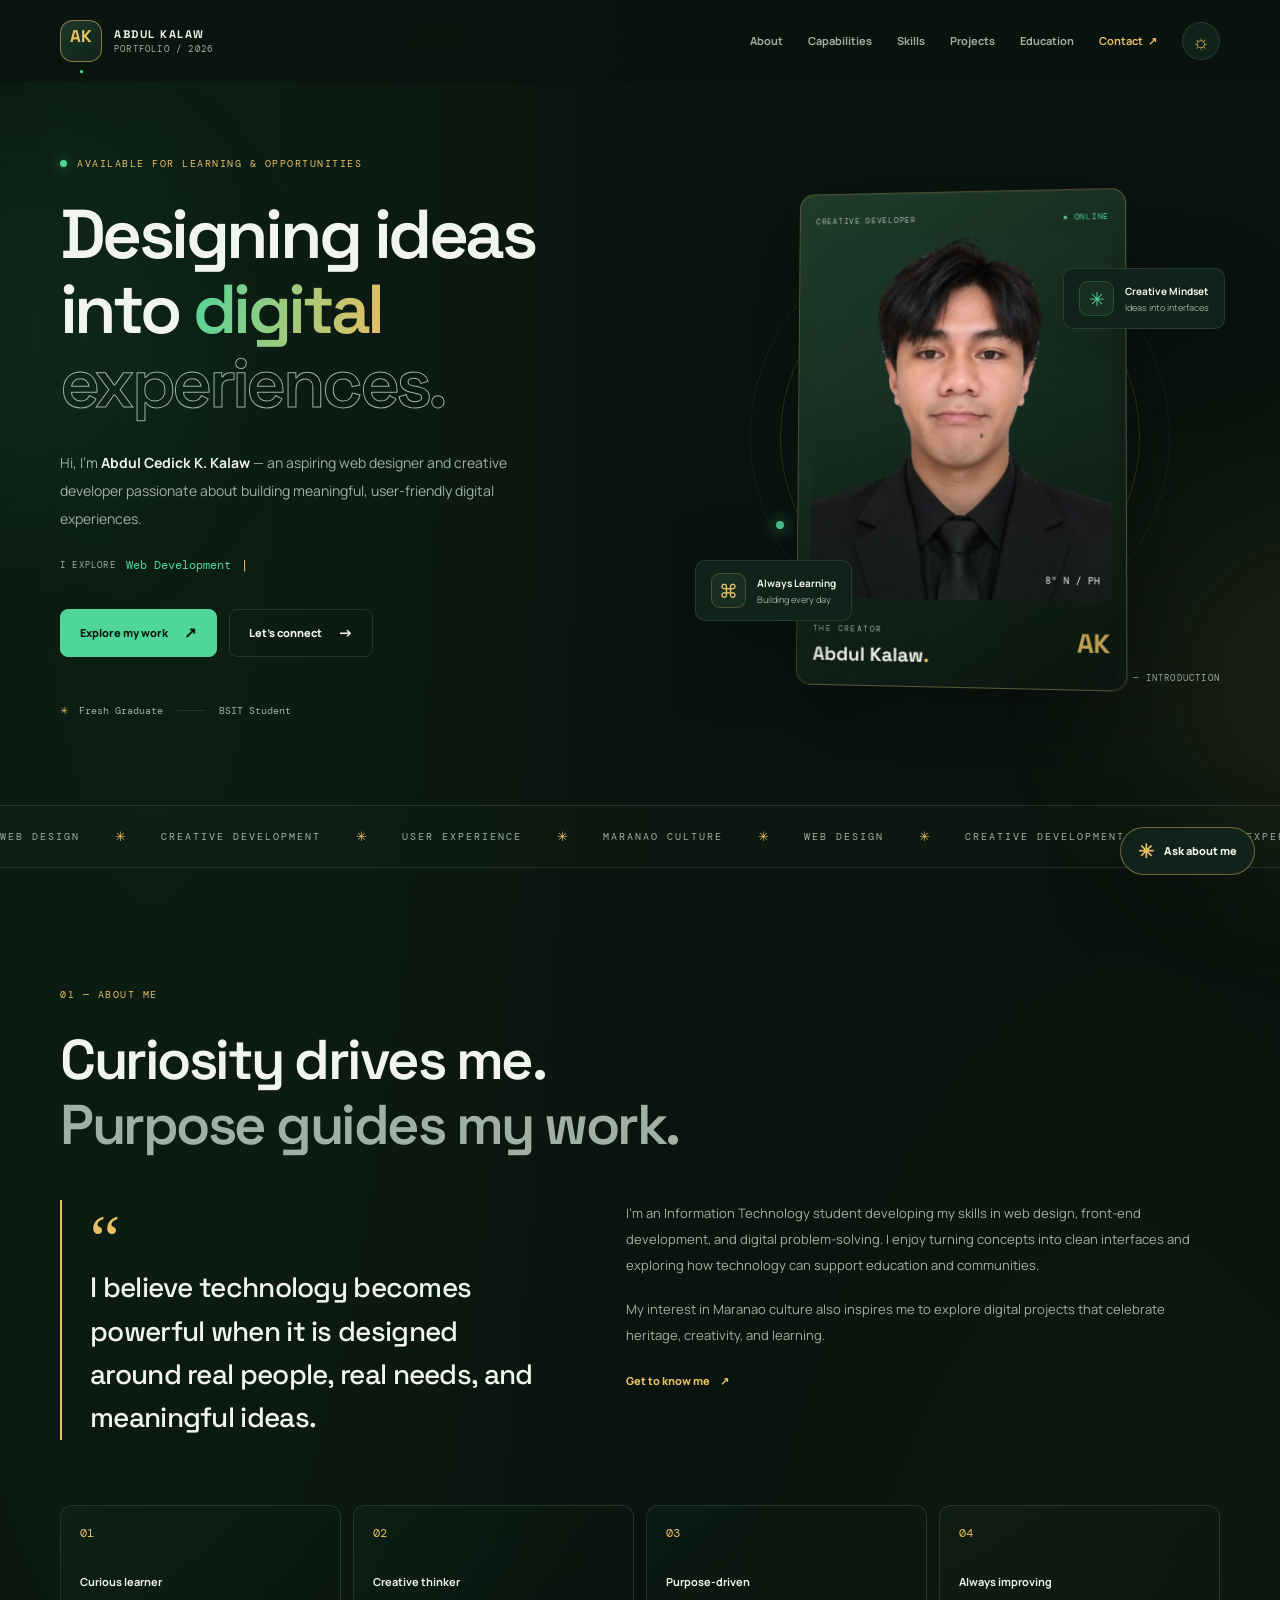
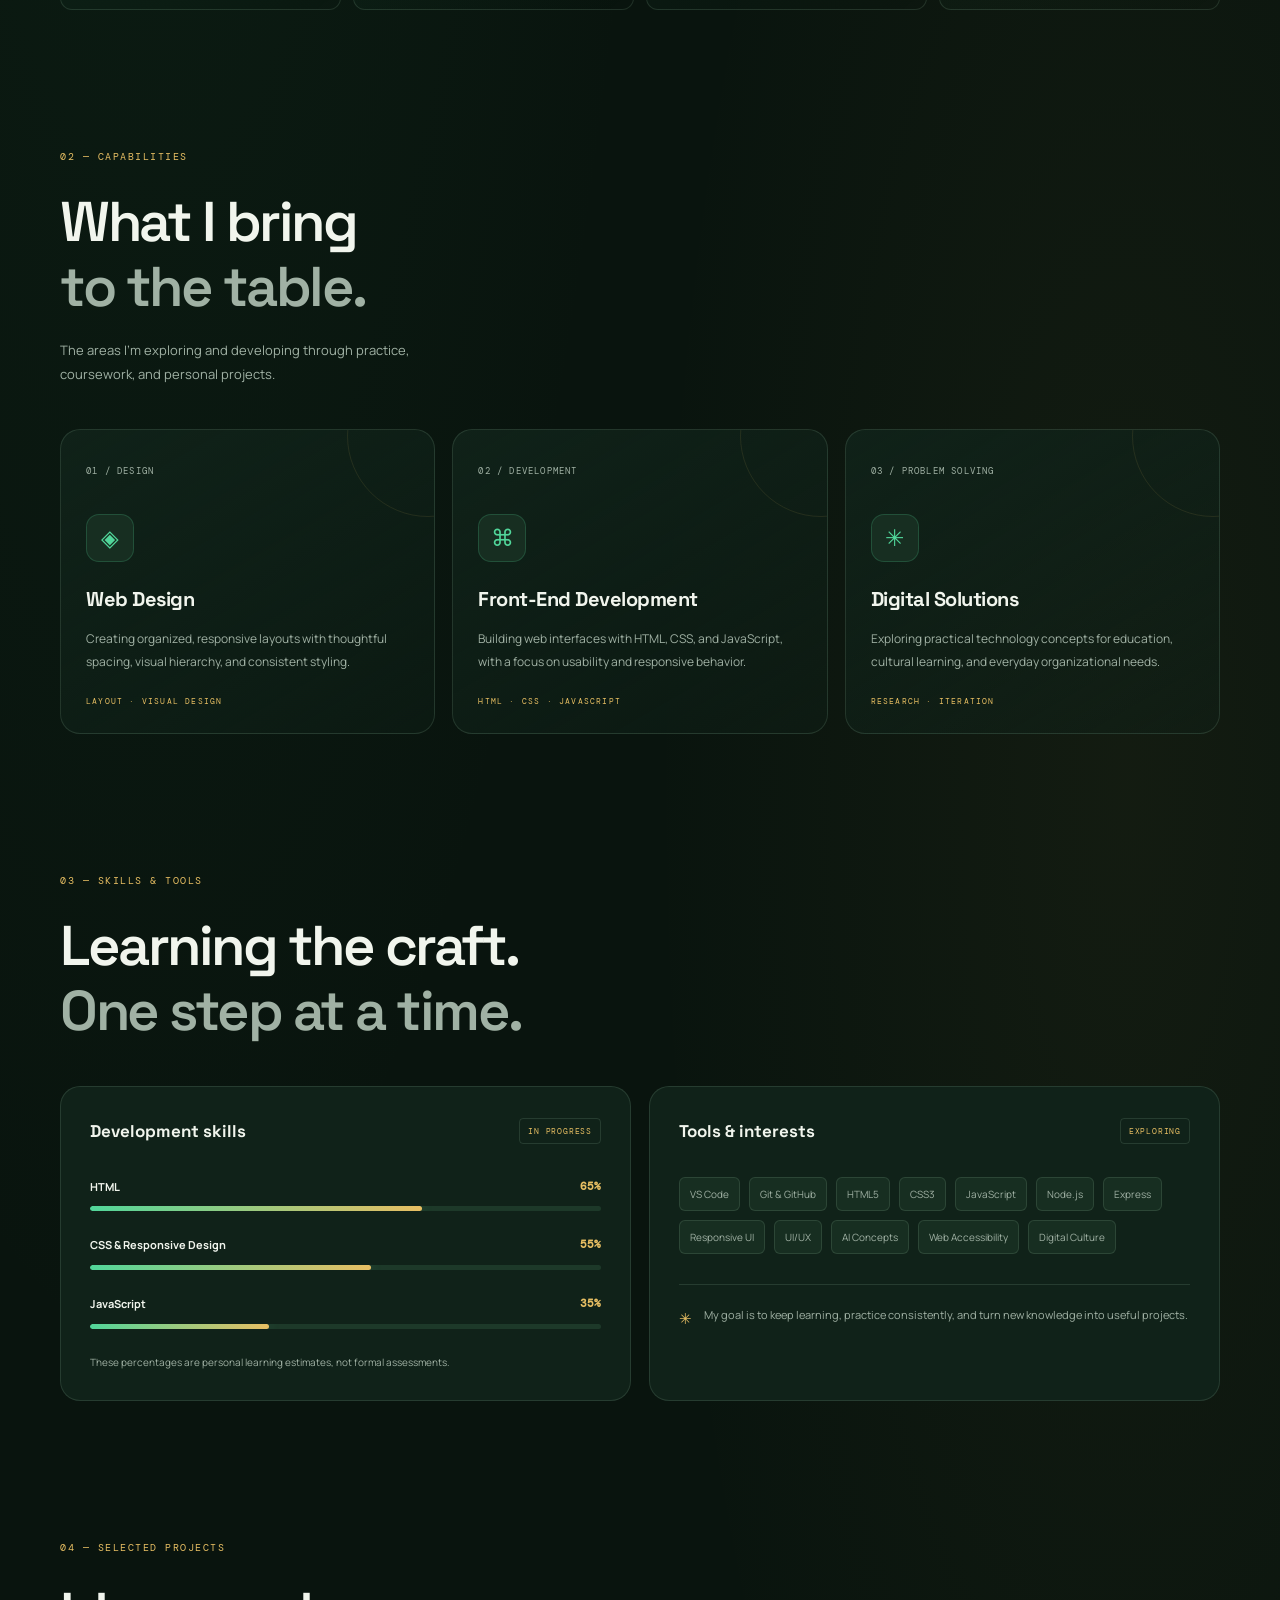
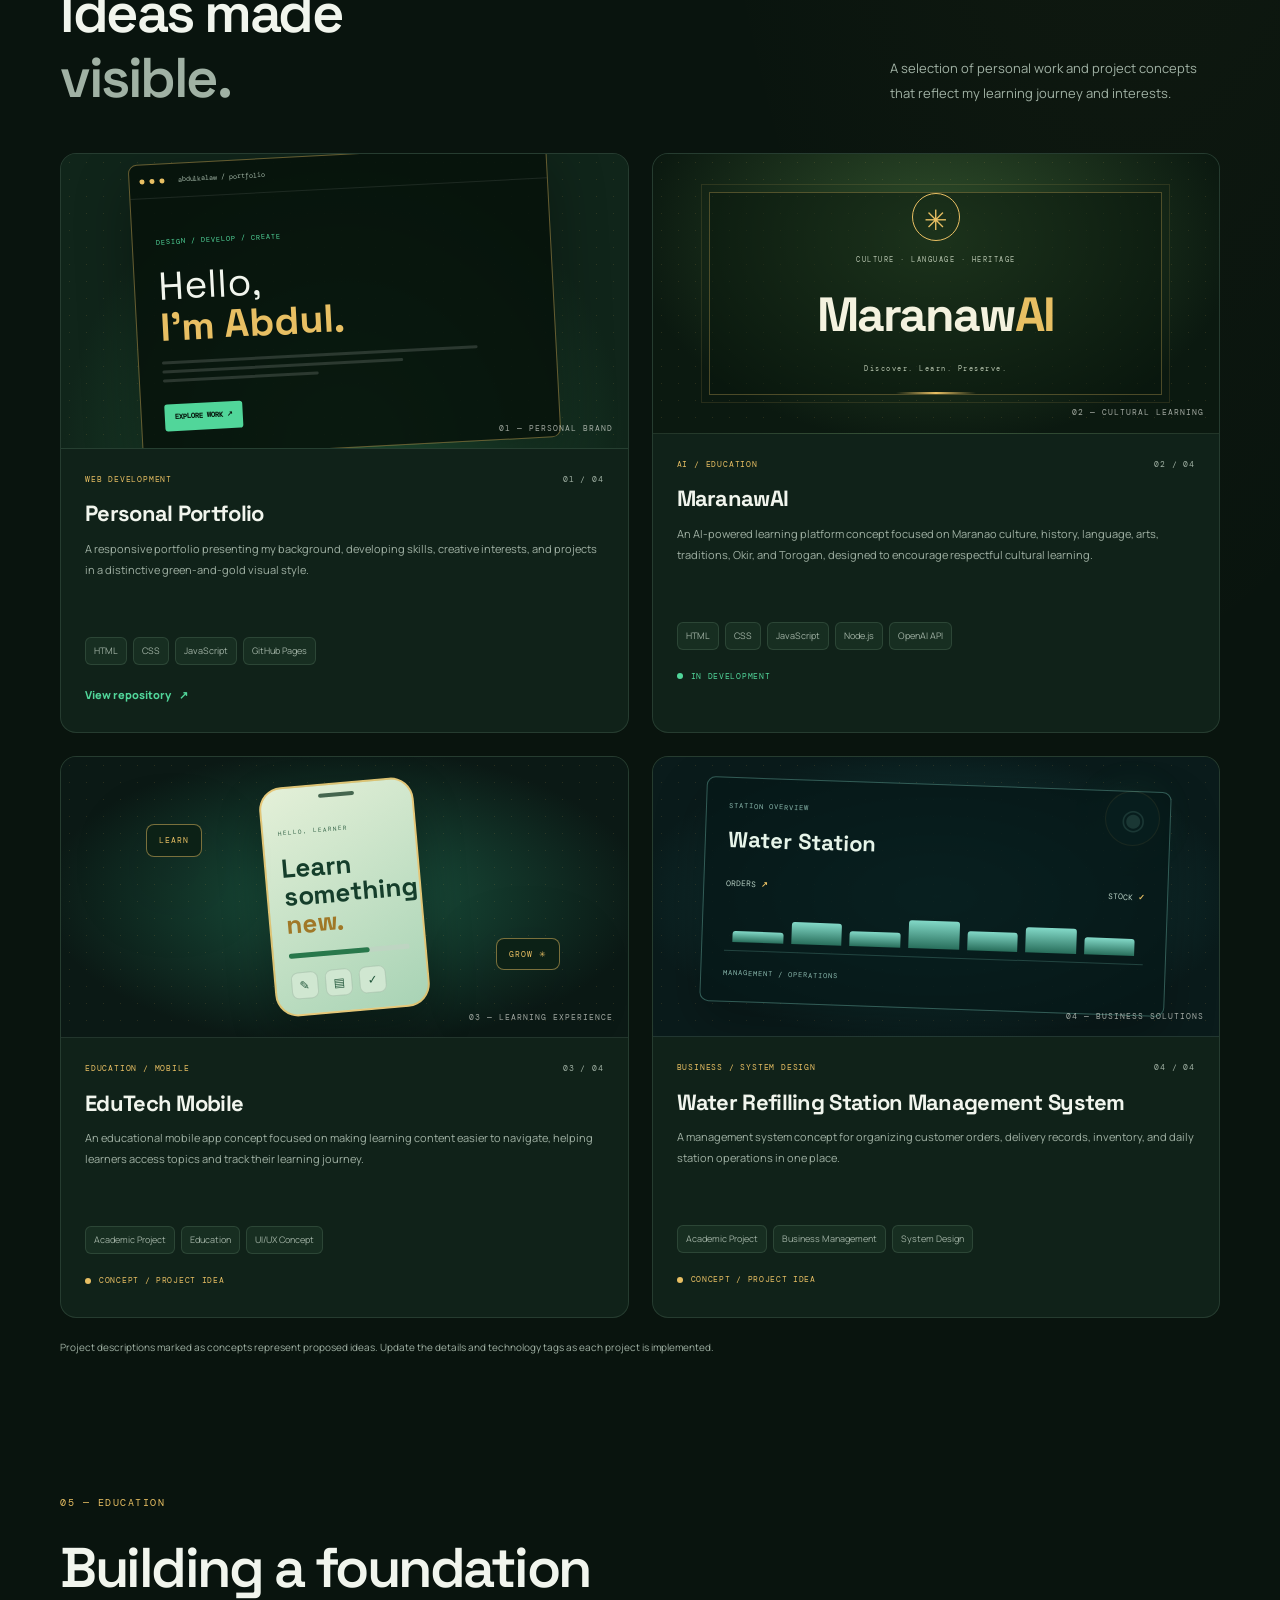
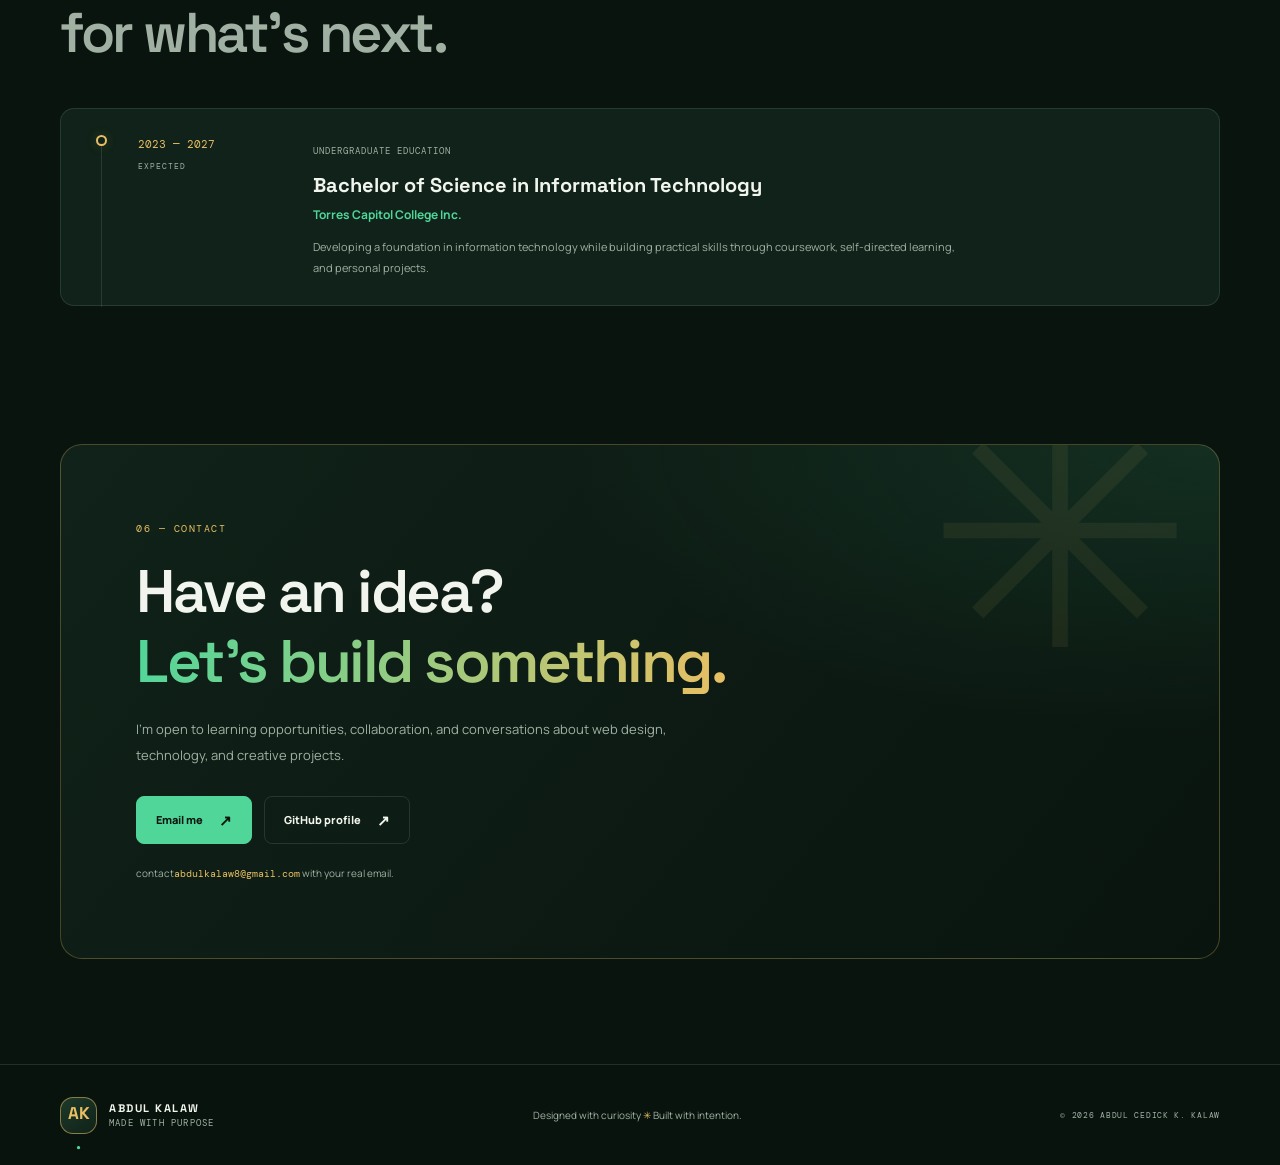
==== commit a21ecc3e: "Update portfolio design" ====
--- a/index.html
+++ b/index.html
@@ -66,7 +66,7 @@
         </div>
 
         <div class="hero-meta">
-          <span><span class="meta-symbol">✳</span> Based in the Philippines</span>
+          <span><span class="meta-symbol">✳</span> Fresh Graduate</span>
           <span class="meta-divider"></span>
           <span>BSIT Student</span>
         </div>
@@ -331,7 +331,7 @@
           <a class="button button-primary" href="mailto:your-email@example.com">Email me <span>↗</span></a>
           <a class="button button-secondary" href="https://github.com/abdulkalaw8-spec" target="_blank" rel="noopener noreferrer">GitHub profile <span>↗</span></a>
         </div>
-        <p class="email-reminder">Remember to replace <code>your-email@example.com</code> with your real email.</p>
+        <p class="email-reminder">contact<code>abdulkalaw8@gmail.com</code> with your real email.</p>
       </div>
     </section>
   </main>
